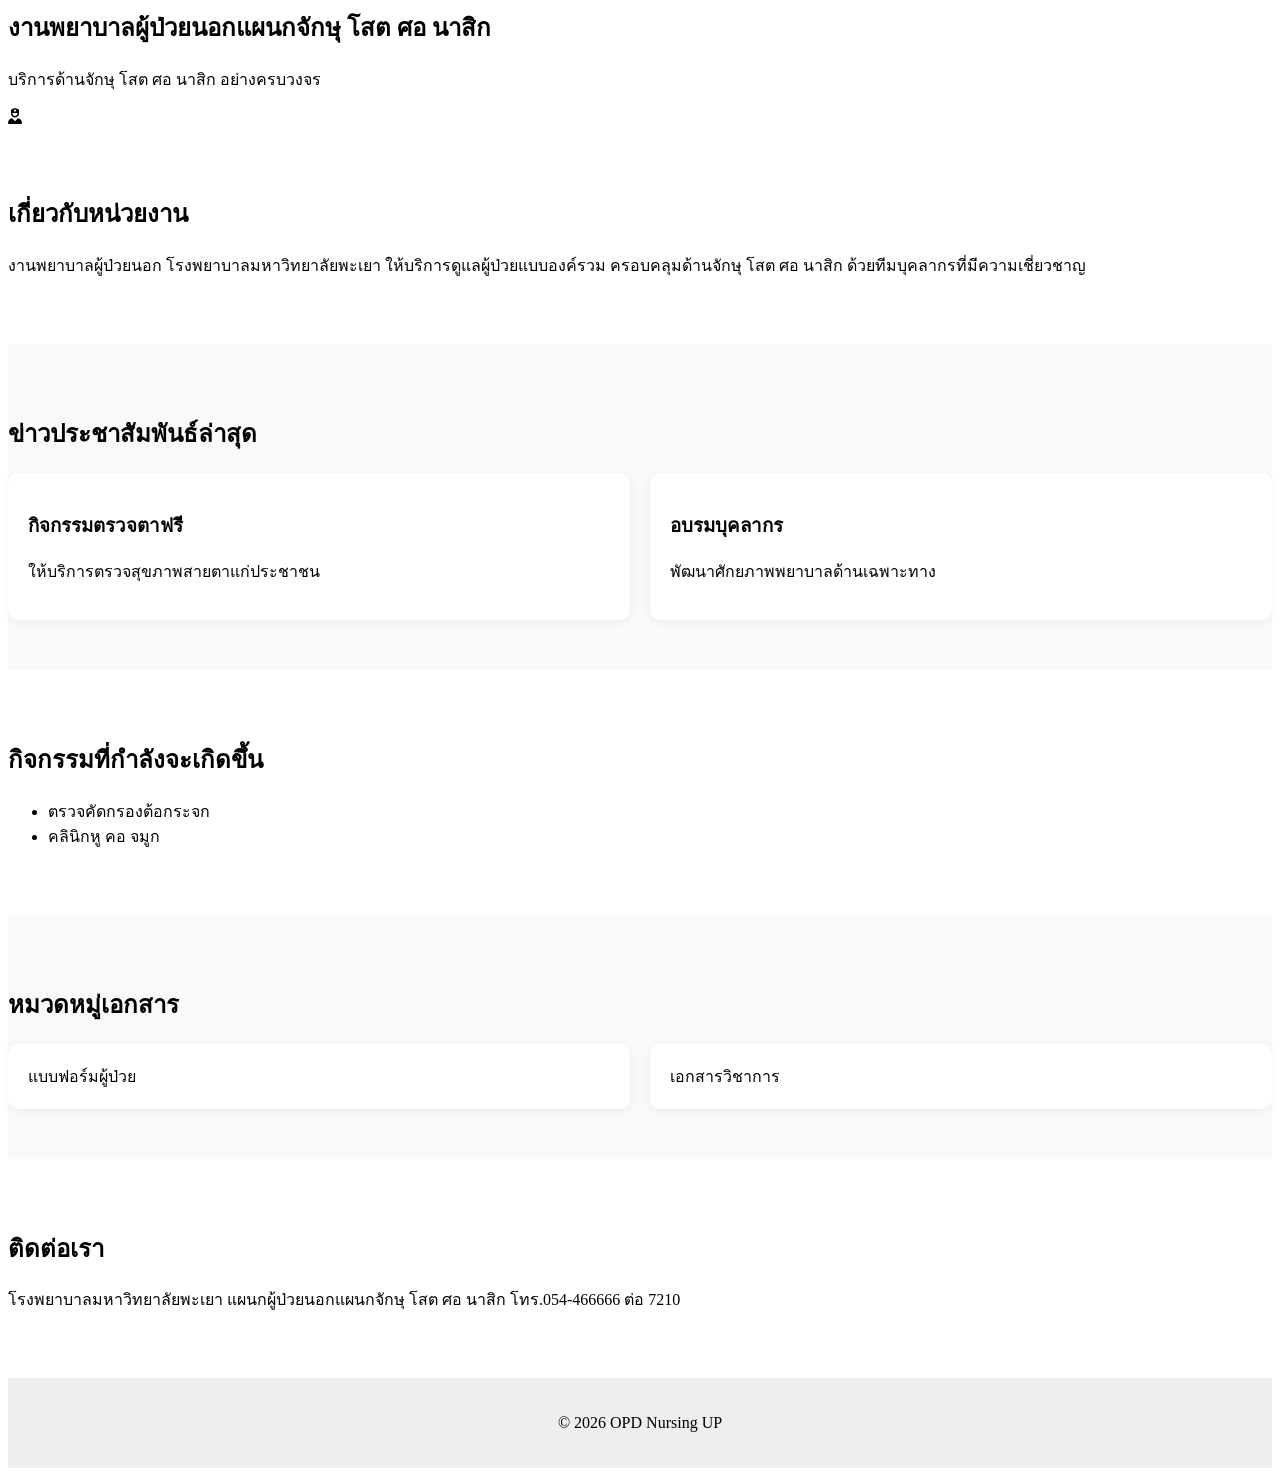
==== index.html @ 9e97722b "test" ====
<html lang="th">
<head>
  <meta charset="UTF-8" />
  <meta name="viewport" content="width=device-width, initial-scale=1.0" />
  <title>งานพยาบาลผู้ป่วยนอก | มหาวิทยาลัยพะเยา</title>

  <!-- SEO -->
  <meta name="description" content="เว็บไซต์งานพยาบาลผู้ป่วยนอก โรงพยาบาลมหาวิทยาลัยพะเยา" />

  <!-- Google Font Prompt -->
  <link href="https://fonts.googleapis.com/css2?family=Prompt:wght@300;400;600&display=swap" rel="stylesheet">

  <!-- Font Awesome -->
  <link rel="stylesheet" href="https://cdnjs.cloudflare.com/ajax/libs/font-awesome/6.5.0/css/all.min.css">

  <!-- CSS -->
  <link rel="stylesheet" href="assets/css/style.css" />
</head>
<body>
  <div class="container hero-grid">
    <div class="hero-text">
      <h2>งานพยาบาลผู้ป่วยนอกแผนกจักษุ โสต ศอ นาสิก</h2>
      <p>บริการด้านจักษุ โสต ศอ นาสิก อย่างครบวงจร</p>
    </div>
    <div class="hero-icon">
      <i class="fa fa-user-nurse"></i>
    </div>
  </div>
</section>

<!-- =========================
ABOUT ME
========================= -->
<section id="about" class="section">
  <div class="container">
    <h2>เกี่ยวกับหน่วยงาน</h2>
    <p>
      งานพยาบาลผู้ป่วยนอก โรงพยาบาลมหาวิทยาลัยพะเยา ให้บริการดูแลผู้ป่วยแบบองค์รวม
      ครอบคลุมด้านจักษุ โสต ศอ นาสิก ด้วยทีมบุคลากรที่มีความเชี่ยวชาญ
    </p>
  </div>
</section>

<!-- =========================
NEWS (BOX CONTENT)
========================= -->
<section id="news" class="section bg-light">
  <div class="container">
    <h2>ข่าวประชาสัมพันธ์ล่าสุด</h2>

    <div class="grid">
      <div class="card">
        <h3>กิจกรรมตรวจตาฟรี</h3>
        <p>ให้บริการตรวจสุขภาพสายตาแก่ประชาชน</p>
      </div>
      <div class="card">
        <h3>อบรมบุคลากร</h3>
        <p>พัฒนาศักยภาพพยาบาลด้านเฉพาะทาง</p>
      </div>
    </div>
  </div>
</section>

<!-- =========================
UPCOMING EVENTS
========================= -->
<section class="section">
  <div class="container">
    <h2>กิจกรรมที่กำลังจะเกิดขึ้น</h2>
    <ul>
      <li>ตรวจคัดกรองต้อกระจก</li>
      <li>คลินิกหู คอ จมูก</li>
    </ul>
  </div>
</section>

<!-- =========================
DOCUMENT CATEGORY
========================= -->
<section id="documents" class="section bg-light">
  <div class="container">
    <h2>หมวดหมู่เอกสาร</h2>
    <div class="grid">
      <div class="card">แบบฟอร์มผู้ป่วย</div>
      <div class="card">เอกสารวิชาการ</div>
    </div>
  </div>
</section>

<!-- =========================
CONTACT
========================= -->
<section id="contact" class="section">
  <div class="container">
    <h2>ติดต่อเรา</h2>
    <p>โรงพยาบาลมหาวิทยาลัยพะเยา แผนกผู้ป่วยนอกแผนกจักษุ โสต ศอ นาสิก โทร.054-466666 ต่อ 7210</p>
  </div>
</section>

<!-- =========================
FOOTER
========================= -->
<footer class="footer">
  <p>© 2026 OPD Nursing UP</p>
</footer>

<script src="assets/js/main.js"></script>
</body>
</html>
---- assets/css/style.css ----
.header {
  background: #fff;
  border-bottom: 1px solid #eee;
  position: sticky;
  top: 0;
}

.nav {
  display: flex;
  justify-content: space-between;
  align-items: center;
}

.menu {
  display: flex;
  gap: 20px;
  list-style: none;
}

.menu a {
  text-decoration: none;
  color: #c06;
}

.hero {
  background: linear-gradient(45deg, #ffc0cb, #e0b3ff);
  padding: 60px 0;
}

.section {
  padding: 50px 0;
}

.bg-light {
  background: #f9f9f9;
}

.grid {
  display: grid;
  grid-template-columns: repeat(auto-fit, minmax(200px, 1fr));
  gap: 20px;
}

.card {
  padding: 20px;
  border-radius: 10px;
  background: white;
  box-shadow: 0 2px 10px rgba(0,0,0,0.05);
}

.footer {
  text-align: center;
  padding: 20px;
  background: #eee;
}

@media (max-width: 768px) {
  .menu {
    display: none;
  }
}
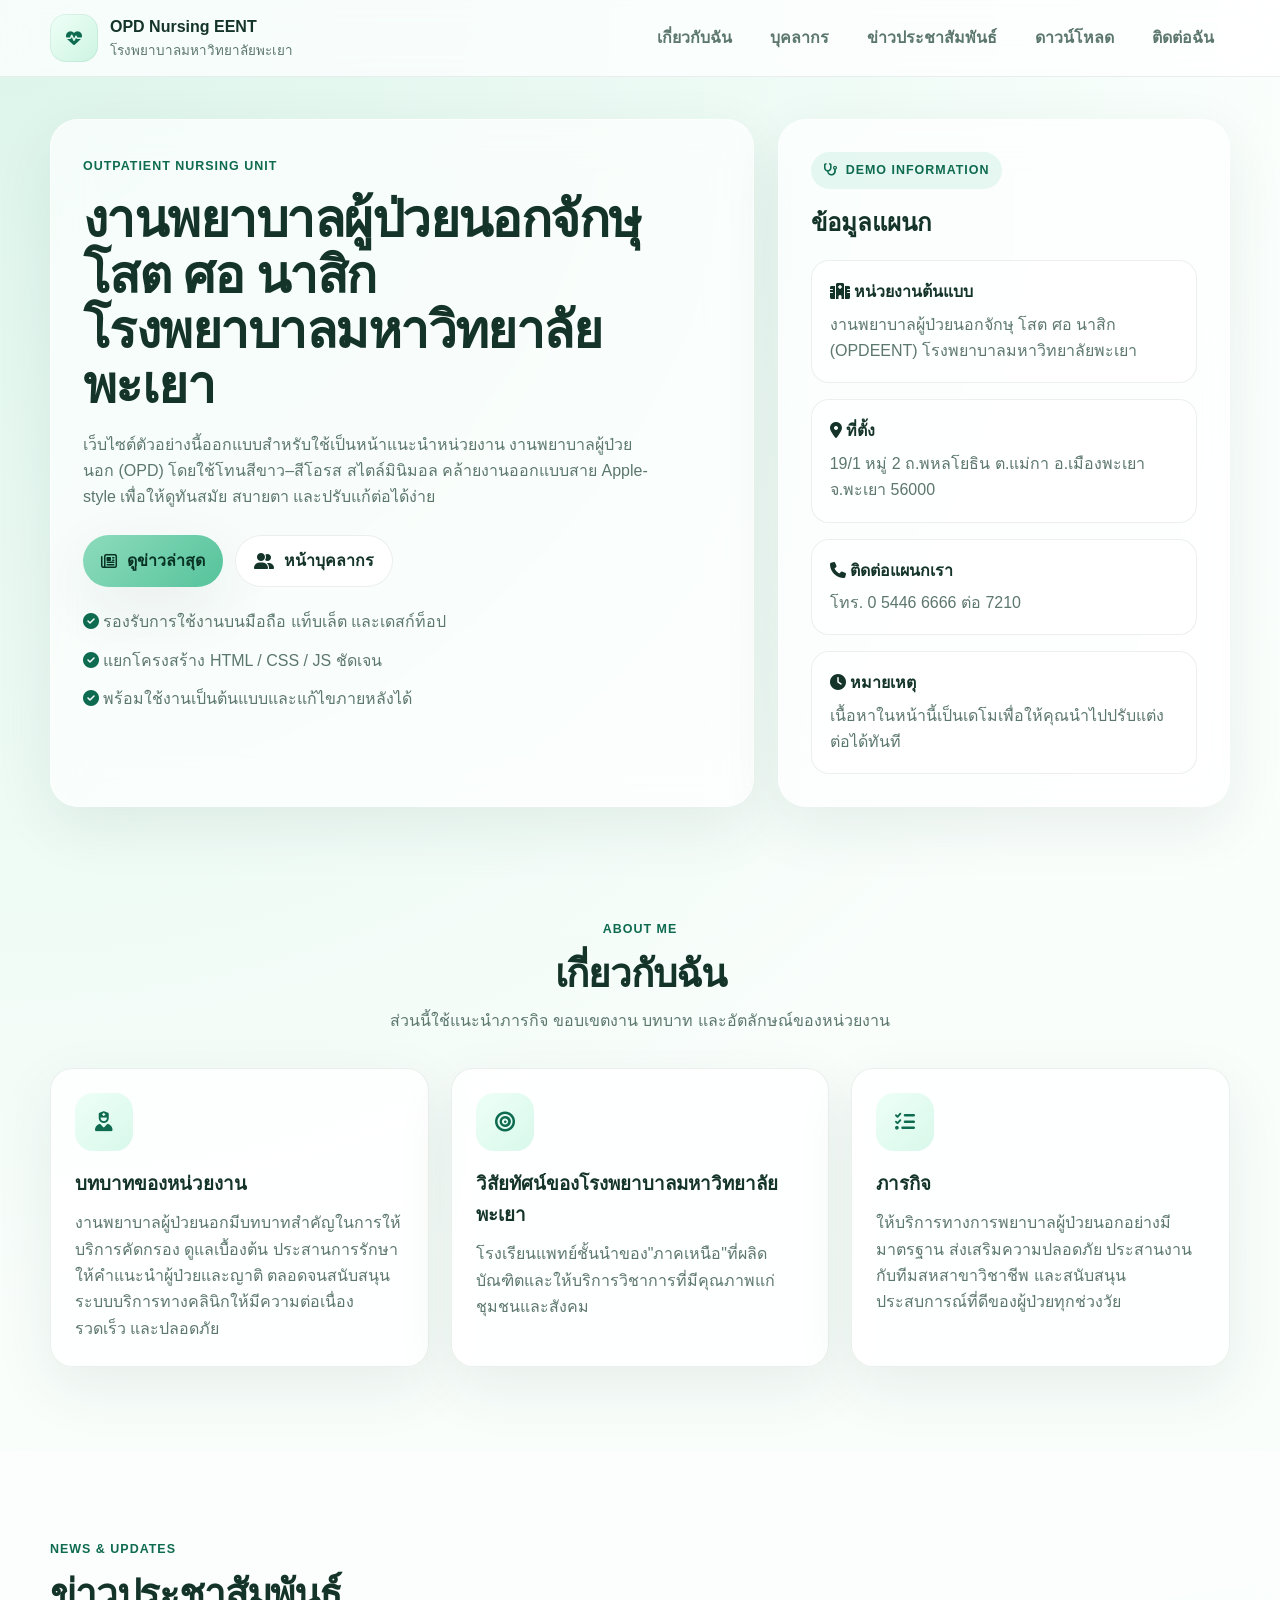
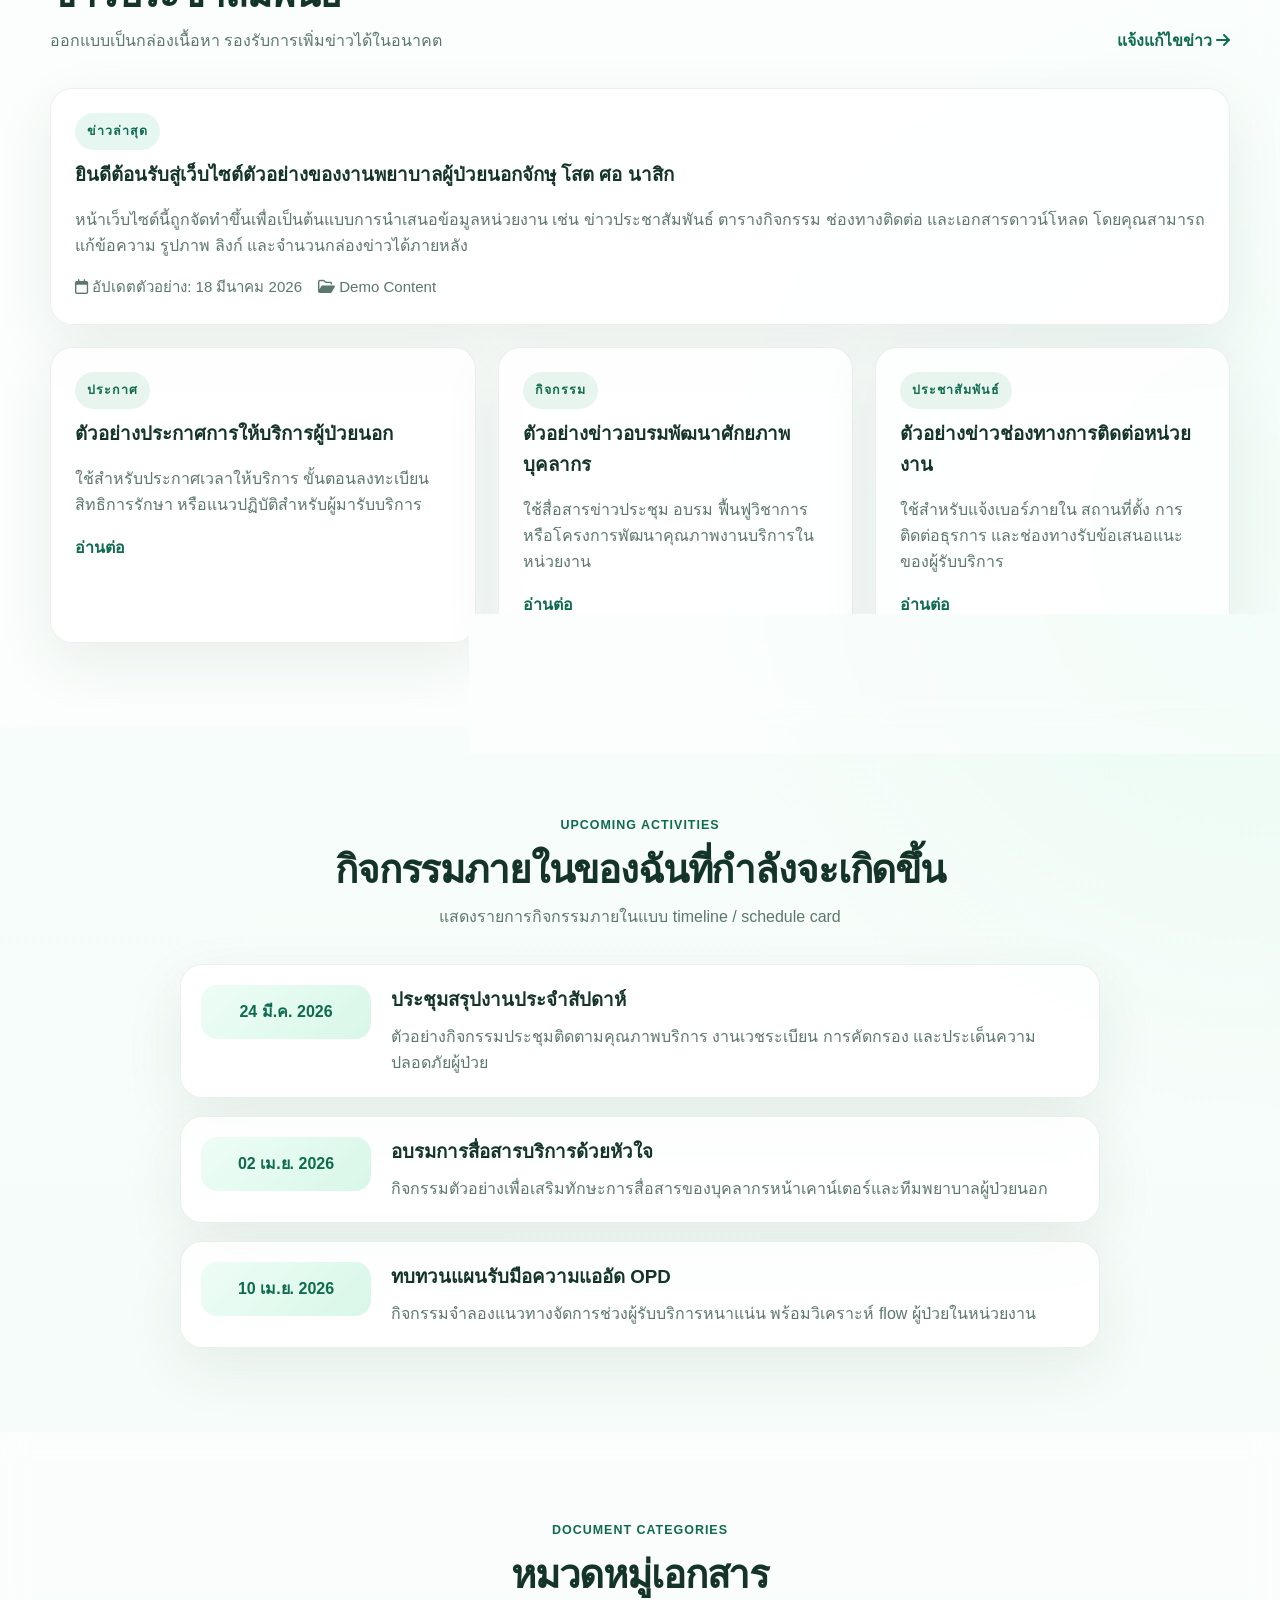
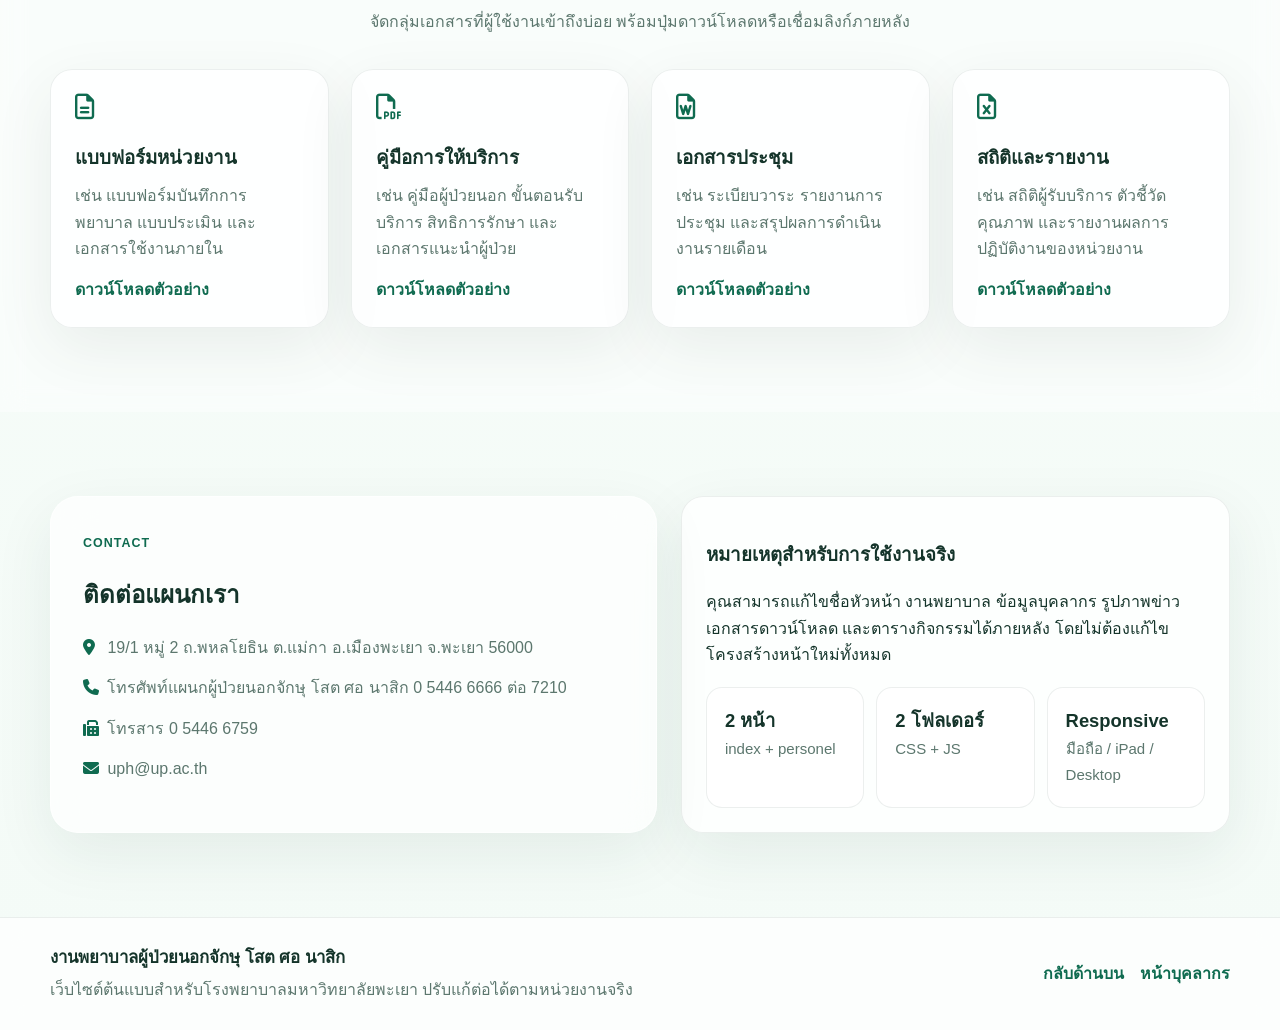
==== commit 65575d13: "iii" ====
--- a/index.html
+++ b/index.html
@@ -1,109 +1,339 @@
+<!DOCTYPE html>
 <html lang="th">
 <head>
   <meta charset="UTF-8" />
   <meta name="viewport" content="width=device-width, initial-scale=1.0" />
-  <title>งานพยาบาลผู้ป่วยนอก | มหาวิทยาลัยพะเยา</title>
-
-  <!-- SEO -->
-  <meta name="description" content="เว็บไซต์งานพยาบาลผู้ป่วยนอก โรงพยาบาลมหาวิทยาลัยพะเยา" />
-
-  <!-- Google Font Prompt -->
-  <link href="https://fonts.googleapis.com/css2?family=Prompt:wght@300;400;600&display=swap" rel="stylesheet">
-
-  <!-- Font Awesome -->
-  <link rel="stylesheet" href="https://cdnjs.cloudflare.com/ajax/libs/font-awesome/6.5.0/css/all.min.css">
-
-  <!-- CSS -->
+  <title>งานพยาบาลผู้ป่วยนอกแผนกผู้ป่วยนอกจักษุ โสต ศอ นาสิก | โรงพยาบาลมหาวิทยาลัยพะเยา</title>
+  <meta name="description" content="งานพยาบาลผู้ป่วยนอกจักษุ โสต ศอ นาสิก โรงพยาบาลมหาวิทยาลัยพะเยา ออกแบบสมัยใหม่ เรียบหรู รองรับมือถือและปรับแต่งต่อได้" />
+  <meta name="keywords" content="งานพยาบาลผู้ป่วยนอกจักษุ โสต ศอ นาสิก, OPD, โรงพยาบาลมหาวิทยาลัยพะเยา, University of Phayao Hospital" />
+  <meta name="theme-color" content="#e8fff6" />
+  <meta property="og:title" content="งานพยาบาลผู้ป่วยนอก | โรงพยาบาลมหาวิทยาลัยพะเยา" />
+  <meta property="og:description" content="หน้าเว็บไซต์ตัวอย่างสำหรับหน่วยงานพยาบาลผู้ป่วยนอก พร้อมข่าว กิจกรรม เอกสาร และหน้าบุคลากร" />
+  <meta property="og:type" content="website" />
+  <link rel="preconnect" href="https://cdnjs.cloudflare.com" />
+  <link rel="stylesheet" href="https://cdnjs.cloudflare.com/ajax/libs/font-awesome/6.5.2/css/all.min.css" integrity="sha512-SnH5WK+bZxgPHs44uWIX+LLJAJ9/2PkPKZ5QiAj6Ta86w+fsb2TkR4j8+q46cDfLr9P7k9RwhKkMHpvLbHG9SrA==" crossorigin="anonymous" referrerpolicy="no-referrer" />
   <link rel="stylesheet" href="assets/css/style.css" />
 </head>
 <body>
-  <div class="container hero-grid">
-    <div class="hero-text">
-      <h2>งานพยาบาลผู้ป่วยนอกแผนกจักษุ โสต ศอ นาสิก</h2>
-      <p>บริการด้านจักษุ โสต ศอ นาสิก อย่างครบวงจร</p>
+  <a class="skip-link" href="#main-content">ข้ามไปยังเนื้อหาหลัก</a>
+
+  <!-- =========================
+    MENU HEADER SECTION
+    เมนูหลักของเว็บไซต์
+  ========================== -->
+  <header class="site-header" id="top">
+    <div class="container header-inner">
+      <a href="index.html" class="brand" aria-label="หน้าแรก งานพยาบาลผู้ป่วยนอกจักษุ โสต ศอ นาสิก">
+        <span class="brand-mark"><i class="fa-solid fa-heart-pulse"></i></span>
+        <span class="brand-text">
+          <strong>OPD Nursing EENT</strong>
+          <small>โรงพยาบาลมหาวิทยาลัยพะเยา</small>
+        </span>
+      </a>
+
+      <button class="nav-toggle" id="navToggle" aria-label="เปิดหรือปิดเมนู" aria-expanded="false" aria-controls="siteNav">
+        <i class="fa-solid fa-bars"></i>
+      </button>
+
+      <nav class="site-nav" id="siteNav" aria-label="เมนูหลัก">
+        <ul>
+          <li><a href="#aboutme">เกี่ยวกับฉัน</a></li>
+          <li><a href="pahr/personel.html">บุคลากร</a></li>
+          <li><a href="#news">ข่าวประชาสัมพันธ์</a></li>
+          <li><a href="#downloads">ดาวน์โหลด</a></li>
+          <li><a href="#contact">ติดต่อฉัน</a></li>
+        </ul>
+      </nav>
     </div>
-    <div class="hero-icon">
-      <i class="fa fa-user-nurse"></i>
+  </header>
+
+  <main id="main-content">
+    <!-- =========================
+      HERO SIDEBAR SECTION
+      ส่วนแนะนำหน่วยงาน พร้อม CTA และข้อมูลเด่น
+    ========================== -->
+    <section class="hero-section">
+      <div class="container hero-grid">
+        <div class="hero-copy glass-card">
+          <span class="eyebrow">OUTPATIENT NURSING UNIT</span>
+          <h1>งานพยาบาลผู้ป่วยนอกจักษุ โสต ศอ นาสิก<br />โรงพยาบาลมหาวิทยาลัยพะเยา</h1>
+          <p>
+            เว็บไซต์ตัวอย่างนี้ออกแบบสำหรับใช้เป็นหน้าแนะนำหน่วยงาน งานพยาบาลผู้ป่วยนอก (OPD)
+            โดยใช้โทนสีขาว–สีโอรส สไตล์มินิมอล คล้ายงานออกแบบสาย Apple-style
+            เพื่อให้ดูทันสมัย สบายตา และปรับแก้ต่อได้ง่าย
+          </p>
+          <div class="hero-actions">
+            <a class="btn btn-primary" href="#news"><i class="fa-regular fa-newspaper"></i> ดูข่าวล่าสุด</a>
+            <a class="btn btn-secondary" href="pahr/personel.html"><i class="fa-solid fa-user-group"></i> หน้าบุคลากร</a>
+          </div>
+
+          <ul class="hero-highlights" aria-label="จุดเด่นของหน่วยงาน">
+            <li><i class="fa-solid fa-circle-check"></i> รองรับการใช้งานบนมือถือ แท็บเล็ต และเดสก์ท็อป</li>
+            <li><i class="fa-solid fa-circle-check"></i> แยกโครงสร้าง HTML / CSS / JS ชัดเจน</li>
+            <li><i class="fa-solid fa-circle-check"></i> พร้อมใช้งานเป็นต้นแบบและแก้ไขภายหลังได้</li>
+          </ul>
+        </div>
+
+        <aside class="hero-sidebar glass-card" aria-label="ข้อมูลเด่นของหน่วยงาน">
+          <div class="sidebar-top">
+            <span class="mini-badge"><i class="fa-solid fa-stethoscope"></i> Demo Information</span>
+            <h2>ข้อมูลแผนก</h2>
+          </div>
+          <div class="sidebar-list">
+            <article>
+              <h3><i class="fa-solid fa-hospital"></i> หน่วยงานต้นแบบ</h3>
+              <p>งานพยาบาลผู้ป่วยนอกจักษุ โสต ศอ นาสิก (OPDEENT) โรงพยาบาลมหาวิทยาลัยพะเยา</p>
+            </article>
+            <article>
+              <h3><i class="fa-solid fa-location-dot"></i> ที่ตั้ง</h3>
+              <p>19/1 หมู่ 2 ถ.พหลโยธิน ต.แม่กา อ.เมืองพะเยา จ.พะเยา 56000</p>
+            </article>
+            <article>
+              <h3><i class="fa-solid fa-phone"></i> ติดต่อแผนกเรา</h3>
+              <p>โทร. 0 5446 6666 ต่อ 7210 </p>
+            </article>
+            <article>
+              <h3><i class="fa-solid fa-clock"></i> หมายเหตุ</h3>
+              <p>เนื้อหาในหน้านี้เป็นเดโมเพื่อให้คุณนำไปปรับแต่งต่อได้ทันที</p>
+            </article>
+          </div>
+        </aside>
+      </div>
+    </section>
+
+    <!-- =========================
+      ABOUT ME SECTION
+      แนะนำหน่วยงาน / วิสัยทัศน์ / ภารกิจ
+    ========================== -->
+    <section class="section" id="aboutme">
+      <div class="container">
+        <div class="section-heading">
+          <span class="section-kicker">ABOUT ME</span>
+          <h2>เกี่ยวกับฉัน</h2>
+          <p>ส่วนนี้ใช้แนะนำภารกิจ ขอบเขตงาน บทบาท และอัตลักษณ์ของหน่วยงาน</p>
+        </div>
+
+        <div class="about-grid">
+          <article class="info-card">
+            <div class="card-icon"><i class="fa-solid fa-user-nurse"></i></div>
+            <h3>บทบาทของหน่วยงาน</h3>
+            <p>
+              งานพยาบาลผู้ป่วยนอกมีบทบาทสำคัญในการให้บริการคัดกรอง ดูแลเบื้องต้น ประสานการรักษา
+              ให้คำแนะนำผู้ป่วยและญาติ ตลอดจนสนับสนุนระบบบริการทางคลินิกให้มีความต่อเนื่อง รวดเร็ว และปลอดภัย
+            </p>
+          </article>
+
+          <article class="info-card">
+            <div class="card-icon"><i class="fa-solid fa-bullseye"></i></div>
+            <h3>วิสัยทัศน์ของโรงพยาบาลมหาวิทยาลัยพะเยา</h3>
+            <p>
+              โรงเรียนแพทย์ชั้นนำของ"ภาคเหนือ"ที่ผลิดบัณฑิตและให้บริการวิชาการที่มีคุณภาพแก่ชุมชนและสังคม
+            </p>
+          </article>
+
+          <article class="info-card">
+            <div class="card-icon"><i class="fa-solid fa-list-check"></i></div>
+            <h3>ภารกิจ</h3>
+            <p>
+              ให้บริการทางการพยาบาลผู้ป่วยนอกอย่างมีมาตรฐาน ส่งเสริมความปลอดภัย ประสานงานกับทีมสหสาขาวิชาชีพ
+              และสนับสนุนประสบการณ์ที่ดีของผู้ป่วยทุกช่วงวัย
+            </p>
+          </article>
+        </div>
+      </div>
+    </section>
+
+    <!-- =========================
+      NEWS SECTION
+      ข่าวประชาสัมพันธ์แบบกล่อง + ข่าวล่าสุด
+    ========================== -->
+    <section class="section section-alt" id="news">
+      <div class="container">
+        <div class="section-heading two-col-head">
+          <div>
+            <span class="section-kicker">NEWS & UPDATES</span>
+            <h2>ข่าวประชาสัมพันธ์</h2>
+            <p>ออกแบบเป็นกล่องเนื้อหา รองรับการเพิ่มข่าวได้ในอนาคต</p>
+          </div>
+          <a href="#contact" class="text-link">แจ้งแก้ไขข่าว <i class="fa-solid fa-arrow-right"></i></a>
+        </div>
+
+        <div class="news-grid">
+          <article class="news-card featured-news">
+            <div class="news-tag">ข่าวล่าสุด</div>
+            <h3>ยินดีต้อนรับสู่เว็บไซต์ตัวอย่างของงานพยาบาลผู้ป่วยนอกจักษุ โสต ศอ นาสิก</h3>
+            <p>
+              หน้าเว็บไซต์นี้ถูกจัดทำขึ้นเพื่อเป็นต้นแบบการนำเสนอข้อมูลหน่วยงาน เช่น ข่าวประชาสัมพันธ์
+              ตารางกิจกรรม ช่องทางติดต่อ และเอกสารดาวน์โหลด โดยคุณสามารถแก้ข้อความ รูปภาพ ลิงก์ และจำนวนกล่องข่าวได้ภายหลัง
+            </p>
+            <div class="news-meta">
+              <span><i class="fa-regular fa-calendar"></i> อัปเดตตัวอย่าง: 18 มีนาคม 2026</span>
+              <span><i class="fa-regular fa-folder-open"></i> Demo Content</span>
+            </div>
+          </article>
+
+          <article class="news-card">
+            <div class="news-tag soft">ประกาศ</div>
+            <h3>ตัวอย่างประกาศการให้บริการผู้ป่วยนอก</h3>
+            <p>ใช้สำหรับประกาศเวลาให้บริการ ขั้นตอนลงทะเบียน สิทธิการรักษา หรือแนวปฏิบัติสำหรับผู้มารับบริการ</p>
+            <a href="#" aria-label="อ่านต่อข่าวตัวอย่างประกาศการให้บริการผู้ป่วยนอก">อ่านต่อ</a>
+          </article>
+
+          <article class="news-card">
+            <div class="news-tag soft">กิจกรรม</div>
+            <h3>ตัวอย่างข่าวอบรมพัฒนาศักยภาพบุคลากร</h3>
+            <p>ใช้สื่อสารข่าวประชุม อบรม ฟื้นฟูวิชาการ หรือโครงการพัฒนาคุณภาพงานบริการในหน่วยงาน</p>
+            <a href="#" aria-label="อ่านต่อข่าวตัวอย่างอบรมพัฒนาศักยภาพบุคลากร">อ่านต่อ</a>
+          </article>
+
+          <article class="news-card">
+            <div class="news-tag soft">ประชาสัมพันธ์</div>
+            <h3>ตัวอย่างข่าวช่องทางการติดต่อหน่วยงาน</h3>
+            <p>ใช้สำหรับแจ้งเบอร์ภายใน สถานที่ตั้ง การติดต่อธุรการ และช่องทางรับข้อเสนอแนะของผู้รับบริการ</p>
+            <a href="#" aria-label="อ่านต่อข่าวตัวอย่างช่องทางการติดต่อ">อ่านต่อ</a>
+          </article>
+        </div>
+      </div>
+    </section>
+
+    <!-- =========================
+      UPCOMING ACTIVITIES SECTION
+      กิจกรรมภายในที่กำลังจะเกิดขึ้น
+    ========================== -->
+    <section class="section" id="activities">
+      <div class="container">
+        <div class="section-heading">
+          <span class="section-kicker">UPCOMING ACTIVITIES</span>
+          <h2>กิจกรรมภายในของฉันที่กำลังจะเกิดขึ้น</h2>
+          <p>แสดงรายการกิจกรรมภายในแบบ timeline / schedule card</p>
+        </div>
+
+        <div class="timeline">
+          <article class="timeline-item">
+            <div class="timeline-date">24 มี.ค. 2026</div>
+            <div class="timeline-body">
+              <h3>ประชุมสรุปงานประจำสัปดาห์</h3>
+              <p>ตัวอย่างกิจกรรมประชุมติดตามคุณภาพบริการ งานเวชระเบียน การคัดกรอง และประเด็นความปลอดภัยผู้ป่วย</p>
+            </div>
+          </article>
+          <article class="timeline-item">
+            <div class="timeline-date">02 เม.ย. 2026</div>
+            <div class="timeline-body">
+              <h3>อบรมการสื่อสารบริการด้วยหัวใจ</h3>
+              <p>กิจกรรมตัวอย่างเพื่อเสริมทักษะการสื่อสารของบุคลากรหน้าเคาน์เตอร์และทีมพยาบาลผู้ป่วยนอก</p>
+            </div>
+          </article>
+          <article class="timeline-item">
+            <div class="timeline-date">10 เม.ย. 2026</div>
+            <div class="timeline-body">
+              <h3>ทบทวนแผนรับมือความแออัด OPD</h3>
+              <p>กิจกรรมจำลองแนวทางจัดการช่วงผู้รับบริการหนาแน่น พร้อมวิเคราะห์ flow ผู้ป่วยในหน่วยงาน</p>
+            </div>
+          </article>
+        </div>
+      </div>
+    </section>
+
+    <!-- =========================
+      DOCUMENT CATEGORY SECTION
+      หมวดหมู่เอกสาร / ดาวน์โหลด
+    ========================== -->
+    <section class="section section-alt" id="downloads">
+      <div class="container">
+        <div class="section-heading">
+          <span class="section-kicker">DOCUMENT CATEGORIES</span>
+          <h2>หมวดหมู่เอกสาร</h2>
+          <p>จัดกลุ่มเอกสารที่ผู้ใช้งานเข้าถึงบ่อย พร้อมปุ่มดาวน์โหลดหรือเชื่อมลิงก์ภายหลัง</p>
+        </div>
+
+        <div class="doc-grid">
+          <article class="doc-card">
+            <i class="fa-regular fa-file-lines"></i>
+            <h3>แบบฟอร์มหน่วยงาน</h3>
+            <p>เช่น แบบฟอร์มบันทึกการพยาบาล แบบประเมิน และเอกสารใช้งานภายใน</p>
+            <a href="#">ดาวน์โหลดตัวอย่าง</a>
+          </article>
+          <article class="doc-card">
+            <i class="fa-regular fa-file-pdf"></i>
+            <h3>คู่มือการให้บริการ</h3>
+            <p>เช่น คู่มือผู้ป่วยนอก ขั้นตอนรับบริการ สิทธิการรักษา และเอกสารแนะนำผู้ป่วย</p>
+            <a href="#">ดาวน์โหลดตัวอย่าง</a>
+          </article>
+          <article class="doc-card">
+            <i class="fa-regular fa-file-word"></i>
+            <h3>เอกสารประชุม</h3>
+            <p>เช่น ระเบียบวาระ รายงานการประชุม และสรุปผลการดำเนินงานรายเดือน</p>
+            <a href="#">ดาวน์โหลดตัวอย่าง</a>
+          </article>
+          <article class="doc-card">
+            <i class="fa-regular fa-file-excel"></i>
+            <h3>สถิติและรายงาน</h3>
+            <p>เช่น สถิติผู้รับบริการ ตัวชี้วัดคุณภาพ และรายงานผลการปฏิบัติงานของหน่วยงาน</p>
+            <a href="#">ดาวน์โหลดตัวอย่าง</a>
+          </article>
+        </div>
+      </div>
+    </section>
+
+    <!-- =========================
+      CONTACT SECTION
+      ช่องทางติดต่อ / แผนที่ / ข้อมูลเพิ่มเติม
+    ========================== -->
+    <section class="section" id="contact">
+      <div class="container contact-grid">
+        <div class="contact-card glass-card">
+          <span class="section-kicker">CONTACT</span>
+          <h2>ติดต่อแผนกเรา</h2>
+          <ul class="contact-list">
+            <li><i class="fa-solid fa-location-dot"></i> 19/1 หมู่ 2 ถ.พหลโยธิน ต.แม่กา อ.เมืองพะเยา จ.พะเยา 56000</li>
+            <li><i class="fa-solid fa-phone"></i> โทรศัพท์แผนกผู้ป่วยนอกจักษุ โสต ศอ นาสิก 0 5446 6666 ต่อ 7210</li>
+            <li><i class="fa-solid fa-fax"></i> โทรสาร 0 5446 6759</li>
+            <li><i class="fa-solid fa-envelope"></i> uph@up.ac.th</li>
+          </ul>
+        </div>
+
+        <div class="contact-card soft-panel">
+          <h3>หมายเหตุสำหรับการใช้งานจริง</h3>
+          <p>
+            คุณสามารถแก้ไขชื่อหัวหน้า งานพยาบาล ข้อมูลบุคลากร รูปภาพข่าว เอกสารดาวน์โหลด
+            และตารางกิจกรรมได้ภายหลัง โดยไม่ต้องแก้ไขโครงสร้างหน้าใหม่ทั้งหมด
+          </p>
+          <div class="mini-stats">
+            <div>
+              <strong>2 หน้า</strong>
+              <span>index + personel</span>
+            </div>
+            <div>
+              <strong>2 โฟลเดอร์</strong>
+              <span>CSS + JS</span>
+            </div>
+            <div>
+              <strong>Responsive</strong>
+              <span>มือถือ / iPad / Desktop</span>
+            </div>
+          </div>
+        </div>
+      </div>
+    </section>
+  </main>
+
+  <!-- =========================
+    FOOTER SECTION
+    ส่วนท้ายเว็บไซต์
+  ========================== -->
+  <footer class="site-footer">
+    <div class="container footer-inner">
+      <div>
+        <h2>งานพยาบาลผู้ป่วยนอกจักษุ โสต ศอ นาสิก</h2>
+        <p>เว็บไซต์ต้นแบบสำหรับโรงพยาบาลมหาวิทยาลัยพะเยา ปรับแก้ต่อได้ตามหน่วยงานจริง</p>
+      </div>
+      <div class="footer-links">
+        <a href="#top">กลับด้านบน</a>
+        <a href="pahr/personel.html">หน้าบุคลากร</a>
+      </div>
     </div>
-  </div>
-</section>
-
-<!-- =========================
-ABOUT ME
-========================= -->
-<section id="about" class="section">
-  <div class="container">
-    <h2>เกี่ยวกับหน่วยงาน</h2>
-    <p>
-      งานพยาบาลผู้ป่วยนอก โรงพยาบาลมหาวิทยาลัยพะเยา ให้บริการดูแลผู้ป่วยแบบองค์รวม
-      ครอบคลุมด้านจักษุ โสต ศอ นาสิก ด้วยทีมบุคลากรที่มีความเชี่ยวชาญ
-    </p>
-  </div>
-</section>
-
-<!-- =========================
-NEWS (BOX CONTENT)
-========================= -->
-<section id="news" class="section bg-light">
-  <div class="container">
-    <h2>ข่าวประชาสัมพันธ์ล่าสุด</h2>
-
-    <div class="grid">
-      <div class="card">
-        <h3>กิจกรรมตรวจตาฟรี</h3>
-        <p>ให้บริการตรวจสุขภาพสายตาแก่ประชาชน</p>
-      </div>
-      <div class="card">
-        <h3>อบรมบุคลากร</h3>
-        <p>พัฒนาศักยภาพพยาบาลด้านเฉพาะทาง</p>
-      </div>
-    </div>
-  </div>
-</section>
-
-<!-- =========================
-UPCOMING EVENTS
-========================= -->
-<section class="section">
-  <div class="container">
-    <h2>กิจกรรมที่กำลังจะเกิดขึ้น</h2>
-    <ul>
-      <li>ตรวจคัดกรองต้อกระจก</li>
-      <li>คลินิกหู คอ จมูก</li>
-    </ul>
-  </div>
-</section>
-
-<!-- =========================
-DOCUMENT CATEGORY
-========================= -->
-<section id="documents" class="section bg-light">
-  <div class="container">
-    <h2>หมวดหมู่เอกสาร</h2>
-    <div class="grid">
-      <div class="card">แบบฟอร์มผู้ป่วย</div>
-      <div class="card">เอกสารวิชาการ</div>
-    </div>
-  </div>
-</section>
-
-<!-- =========================
-CONTACT
-========================= -->
-<section id="contact" class="section">
-  <div class="container">
-    <h2>ติดต่อเรา</h2>
-    <p>โรงพยาบาลมหาวิทยาลัยพะเยา แผนกผู้ป่วยนอกแผนกจักษุ โสต ศอ นาสิก โทร.054-466666 ต่อ 7210</p>
-  </div>
-</section>
-
-<!-- =========================
-FOOTER
-========================= -->
-<footer class="footer">
-  <p>© 2026 OPD Nursing UP</p>
-</footer>
-
-<script src="assets/js/main.js"></script>
+  </footer>
+
+  <script src="assets/js/main.js" defer></script>
 </body>
 </html>
--- a/assets/css/style.css
+++ b/assets/css/style.css
@@ -1,62 +1,287 @@
-
-.header {
-  background: #fff;
-  border-bottom: 1px solid #eee;
-  position: sticky;
-  top: 0;
-}
-
-.nav {
-  display: flex;
-  justify-content: space-between;
-  align-items: center;
-}
-
-.menu {
-  display: flex;
-  gap: 20px;
-  list-style: none;
-}
-
-.menu a {
-  text-decoration: none;
-  color: #c06;
-}
-
-.hero {
-  background: linear-gradient(45deg, #ffc0cb, #e0b3ff);
-  padding: 60px 0;
-}
-
-.section {
-  padding: 50px 0;
-}
-
-.bg-light {
-  background: #f9f9f9;
-}
-
-.grid {
-  display: grid;
-  grid-template-columns: repeat(auto-fit, minmax(200px, 1fr));
-  gap: 20px;
-}
-
-.card {
-  padding: 20px;
-  border-radius: 10px;
-  background: white;
-  box-shadow: 0 2px 10px rgba(0,0,0,0.05);
-}
-
-.footer {
-  text-align: center;
-  padding: 20px;
-  background: #eee;
-}
-
-@media (max-width: 768px) {
-  .menu {
-    display: none;
+/* ==================================================
+   GLOBAL STYLES
+   โทนสีขาว + เขียวมิ้นท์อ่อน + ดีไซน์เรียบหรู
+================================================== */
+:root {
+  --bg: #f7fbf9;
+  --surface: rgba(255, 255, 255, 0.8);
+  --surface-strong: #ffffff;
+  --surface-soft: #f1fbf6;
+  --text: #14342a;
+  --muted: #5c776e;
+  --line: rgba(20, 52, 42, 0.08);
+  --primary: #8ddbbd;
+  --primary-strong: #55c39b;
+  --primary-deep: #0f6b50;
+  --shadow: 0 20px 60px rgba(24, 60, 47, 0.08);
+  --radius-xl: 28px;
+  --radius-lg: 22px;
+  --radius-md: 16px;
+  --container: min(1180px, calc(100% - 32px));
+}
+
+* { box-sizing: border-box; }
+html { scroll-behavior: smooth; }
+body {
+  margin: 0;
+  font-family: -apple-system, BlinkMacSystemFont, "SF Pro Display", "SF Pro Text", "Sarabun", "Segoe UI", sans-serif;
+  color: var(--text);
+  background:
+    radial-gradient(circle at top left, rgba(141, 219, 189, 0.28), transparent 30%),
+    radial-gradient(circle at right center, rgba(197, 247, 226, 0.32), transparent 24%),
+    linear-gradient(180deg, #fbfffd 0%, #f4fbf7 100%);
+  line-height: 1.65;
+}
+
+img { max-width: 100%; display: block; }
+a { color: inherit; text-decoration: none; }
+.container { width: var(--container); margin-inline: auto; }
+.section { padding: 84px 0; }
+.section-alt { background: rgba(255, 255, 255, 0.45); backdrop-filter: blur(12px); }
+.skip-link {
+  position: absolute; left: 12px; top: -50px; background: #000; color: #fff;
+  padding: 10px 14px; border-radius: 10px; z-index: 9999;
+}
+.skip-link:focus { top: 12px; }
+
+/* ==================================================
+   HEADER
+================================================== */
+.site-header {
+  position: sticky; top: 0; z-index: 50;
+  backdrop-filter: blur(16px);
+  background: rgba(255, 255, 255, 0.72);
+  border-bottom: 1px solid var(--line);
+}
+.header-inner {
+  min-height: 76px; display: flex; align-items: center; justify-content: space-between; gap: 20px;
+}
+.brand { display: inline-flex; align-items: center; gap: 12px; }
+.brand-mark {
+  width: 48px; height: 48px; border-radius: 16px; display: grid; place-items: center;
+  color: var(--primary-deep); background: linear-gradient(135deg, #effff7, #cdf4e2);
+  box-shadow: inset 0 0 0 1px rgba(15, 107, 80, 0.08);
+}
+.brand-text strong { display: block; font-size: 1rem; }
+.brand-text small { display: block; color: var(--muted); font-size: 0.84rem; }
+.site-nav ul { display: flex; list-style: none; margin: 0; padding: 0; gap: 6px; }
+.site-nav a {
+  display: inline-flex; align-items: center; min-height: 44px; padding: 10px 16px;
+  border-radius: 999px; color: var(--muted); font-weight: 600;
+}
+.site-nav a:hover,
+.site-nav a:focus-visible { background: rgba(141, 219, 189, 0.18); color: var(--text); }
+.nav-toggle {
+  display: none; border: 0; background: var(--surface-strong); color: var(--text);
+  width: 46px; height: 46px; border-radius: 14px; box-shadow: var(--shadow); cursor: pointer;
+}
+
+/* ==================================================
+   HERO
+================================================== */
+.hero-section { padding: 42px 0 24px; }
+.hero-grid {
+  display: grid; grid-template-columns: 1.4fr 0.9fr; gap: 24px; align-items: stretch;
+}
+.glass-card {
+  background: rgba(255, 255, 255, 0.68); border: 1px solid rgba(255, 255, 255, 0.65);
+  backdrop-filter: blur(20px); box-shadow: var(--shadow); border-radius: var(--radius-xl);
+}
+.hero-copy, .hero-sidebar, .contact-card { padding: 32px; }
+.eyebrow, .section-kicker, .mini-badge, .news-tag {
+  display: inline-flex; align-items: center; gap: 8px; letter-spacing: 0.08em; text-transform: uppercase;
+  font-size: 0.78rem; font-weight: 800;
+}
+.eyebrow, .section-kicker { color: var(--primary-deep); }
+.hero-copy h1 {
+  font-size: clamp(2rem, 4vw, 4rem); line-height: 1.08; margin: 14px 0 18px;
+  letter-spacing: -0.03em;
+}
+.hero-copy p { max-width: 64ch; color: var(--muted); }
+.hero-actions { display: flex; flex-wrap: wrap; gap: 12px; margin: 24px 0 22px; }
+.btn {
+  min-height: 48px; padding: 12px 18px; border-radius: 999px; display: inline-flex; align-items: center; gap: 10px;
+  font-weight: 700; transition: transform .2s ease, box-shadow .2s ease;
+}
+.btn:hover { transform: translateY(-1px); }
+.btn-primary { background: linear-gradient(135deg, var(--primary), var(--primary-strong)); color: #083324; box-shadow: var(--shadow); }
+.btn-secondary { background: var(--surface-strong); border: 1px solid var(--line); }
+.hero-highlights {
+  list-style: none; padding: 0; margin: 0; display: grid; gap: 12px; color: var(--muted);
+}
+.hero-highlights i { color: var(--primary-deep); }
+.sidebar-top { margin-bottom: 18px; }
+.mini-badge {
+  color: var(--primary-deep); background: rgba(141, 219, 189, 0.2); padding: 8px 12px; border-radius: 999px;
+}
+.hero-sidebar h2 { margin: 14px 0 0; }
+.sidebar-list { display: grid; gap: 16px; }
+.sidebar-list article {
+  background: rgba(255,255,255,0.74); border: 1px solid var(--line); border-radius: 18px; padding: 18px;
+}
+.sidebar-list h3 { margin: 0 0 6px; font-size: 1rem; }
+.sidebar-list p { margin: 0; color: var(--muted); }
+
+/* ==================================================
+   HEADINGS / CARDS
+================================================== */
+.section-heading { text-align: center; max-width: 760px; margin: 0 auto 34px; }
+.section-heading h2, .section-heading h1 { margin: 10px 0 12px; font-size: clamp(1.8rem, 3vw, 2.8rem); line-height: 1.15; letter-spacing: -0.03em; }
+.section-heading p { margin: 0; color: var(--muted); }
+.align-left { text-align: left; max-width: 900px; }
+.two-col-head {
+  max-width: none; display: flex; align-items: end; justify-content: space-between; gap: 20px; text-align: left;
+}
+.text-link { color: var(--primary-deep); font-weight: 700; }
+.about-grid, .doc-grid, .news-grid, .team-grid {
+  display: grid; gap: 22px;
+}
+.about-grid { grid-template-columns: repeat(3, 1fr); }
+.info-card, .doc-card, .news-card, .team-card, .soft-panel {
+  background: rgba(255,255,255,0.82); border: 1px solid var(--line); box-shadow: var(--shadow); border-radius: var(--radius-lg);
+}
+.info-card, .doc-card, .news-card, .team-card, .soft-panel { padding: 24px; }
+.card-icon {
+  width: 58px; height: 58px; border-radius: 18px; display: grid; place-items: center;
+  background: linear-gradient(135deg, #eefff7, #d8f8ea); color: var(--primary-deep); font-size: 1.25rem;
+}
+.info-card h3, .doc-card h3, .team-card h3 { margin: 18px 0 10px; }
+.info-card p, .doc-card p, .team-card p { color: var(--muted); margin: 0; }
+
+/* ==================================================
+   NEWS
+================================================== */
+.news-grid { grid-template-columns: 1.2fr 1fr 1fr; }
+.featured-news { grid-column: span 3; }
+.news-card h3 { margin: 10px 0; }
+.news-card p { color: var(--muted); }
+.news-card a { color: var(--primary-deep); font-weight: 700; }
+.news-tag {
+  color: var(--primary-deep); background: rgba(141, 219, 189, 0.22); padding: 8px 12px; border-radius: 999px;
+}
+.news-tag.soft { background: rgba(230, 245, 238, 0.95); }
+.news-meta { display: flex; gap: 16px; flex-wrap: wrap; color: var(--muted); font-size: 0.94rem; }
+
+/* ==================================================
+   TIMELINE
+================================================== */
+.timeline {
+  display: grid; gap: 18px; max-width: 920px; margin: 0 auto;
+}
+.timeline-item {
+  display: grid; grid-template-columns: 170px 1fr; gap: 20px; align-items: start;
+  background: rgba(255,255,255,0.82); border: 1px solid var(--line); box-shadow: var(--shadow); border-radius: var(--radius-lg); padding: 20px;
+}
+.timeline-date {
+  background: linear-gradient(135deg, #eefdf6, #d8f7e8); color: var(--primary-deep);
+  border-radius: 16px; padding: 14px 16px; font-weight: 800; text-align: center;
+}
+.timeline-body h3 { margin: 0 0 8px; }
+.timeline-body p { margin: 0; color: var(--muted); }
+
+/* ==================================================
+   DOCUMENTS / CONTACT / FOOTER
+================================================== */
+.doc-grid { grid-template-columns: repeat(4, 1fr); }
+.doc-card i { font-size: 1.6rem; color: var(--primary-deep); }
+.doc-card a { display: inline-block; margin-top: 14px; color: var(--primary-deep); font-weight: 700; }
+.contact-grid { display: grid; grid-template-columns: 1.05fr 0.95fr; gap: 24px; }
+.contact-list { list-style: none; padding: 0; margin: 18px 0 0; display: grid; gap: 14px; color: var(--muted); }
+.contact-list i { color: var(--primary-deep); width: 20px; }
+.mini-stats { display: grid; grid-template-columns: repeat(3, 1fr); gap: 12px; margin-top: 18px; }
+.mini-stats div {
+  padding: 18px; background: rgba(255,255,255,0.74); border: 1px solid var(--line); border-radius: 16px;
+}
+.mini-stats strong { display: block; font-size: 1.15rem; }
+.mini-stats span { color: var(--muted); font-size: 0.94rem; }
+.site-footer {
+  padding: 26px 0; border-top: 1px solid var(--line); background: rgba(255,255,255,0.72); backdrop-filter: blur(14px);
+}
+.footer-inner {
+  display: flex; align-items: center; justify-content: space-between; gap: 18px; flex-wrap: wrap;
+}
+.footer-inner h2 { margin: 0 0 6px; font-size: 1.05rem; }
+.footer-inner p { margin: 0; color: var(--muted); }
+.footer-links { display: flex; gap: 16px; flex-wrap: wrap; }
+.footer-links a { color: var(--primary-deep); font-weight: 700; }
+
+/* ==================================================
+   PERSONNEL PAGE
+================================================== */
+.hero-mini { padding-bottom: 24px; }
+.inner-page-header { position: relative; }
+.open-static { display: block; }
+.team-grid { grid-template-columns: repeat(3, 1fr); }
+.team-card { text-align: center; }
+.team-photo {
+  width: 132px; height: 132px; object-fit: cover; border-radius: 50%; margin: 0 auto 18px;
+  border: 4px solid rgba(141, 219, 189, 0.35);
+}
+.placeholder-photo {
+  display: grid; place-items: center; background: linear-gradient(135deg, #effff7, #d4f5e5);
+  color: var(--primary-deep); font-size: 2.2rem;
+}
+.team-role { font-weight: 700; color: var(--primary-deep) !important; margin-bottom: 10px !important; }
+.team-desc { color: var(--muted); }
+.guide-card pre {
+  margin: 0; white-space: pre-wrap; overflow: auto; font-family: ui-monospace, SFMono-Regular, Menlo, monospace;
+}
+
+/* ==================================================
+   RESPONSIVE
+================================================== */
+@media (max-width: 1100px) {
+  .hero-grid,
+  .contact-grid,
+  .about-grid,
+  .doc-grid,
+  .team-grid,
+  .news-grid { grid-template-columns: repeat(2, 1fr); }
+  .featured-news { grid-column: span 2; }
+}
+
+@media (max-width: 860px) {
+  .nav-toggle { display: inline-grid; place-items: center; }
+  .site-nav {
+    position: absolute; top: 76px; left: 16px; right: 16px; display: none;
+    background: rgba(255,255,255,0.95); border: 1px solid var(--line); border-radius: 20px; box-shadow: var(--shadow);
+    padding: 12px;
   }
-}
+  .site-nav.open, .open-static { display: block; }
+  .site-nav ul { flex-direction: column; gap: 2px; }
+  .two-col-head { display: block; text-align: center; }
+  .timeline-item { grid-template-columns: 1fr; }
+  .mini-stats { grid-template-columns: 1fr; }
+}
+
+@media (max-width: 640px) {
+  .section { padding: 68px 0; }
+  .hero-copy, .hero-sidebar, .contact-card, .info-card, .doc-card, .news-card, .team-card, .soft-panel { padding: 20px; }
+  .hero-grid,
+  .contact-grid,
+  .about-grid,
+  .doc-grid,
+  .team-grid,
+  .news-grid { grid-template-columns: 1fr; }
+  .featured-news { grid-column: span 1; }
+  .header-inner { min-height: 70px; }
+  .brand-text small { font-size: 0.78rem; }
+  .hero-copy h1 { font-size: 2.2rem; }
+}
+
+/* ==================================================
+   ACCESSIBILITY ENHANCEMENTS
+================================================== */
+:focus-visible {
+  outline: 3px solid rgba(85, 195, 155, 0.55);
+  outline-offset: 3px;
+}
+
+@media (prefers-reduced-motion: reduce) {
+  *, *::before, *::after {
+    animation-duration: 0.01ms !important;
+    animation-iteration-count: 1 !important;
+    transition-duration: 0.01ms !important;
+    scroll-behavior: auto !important;
+  }
+}
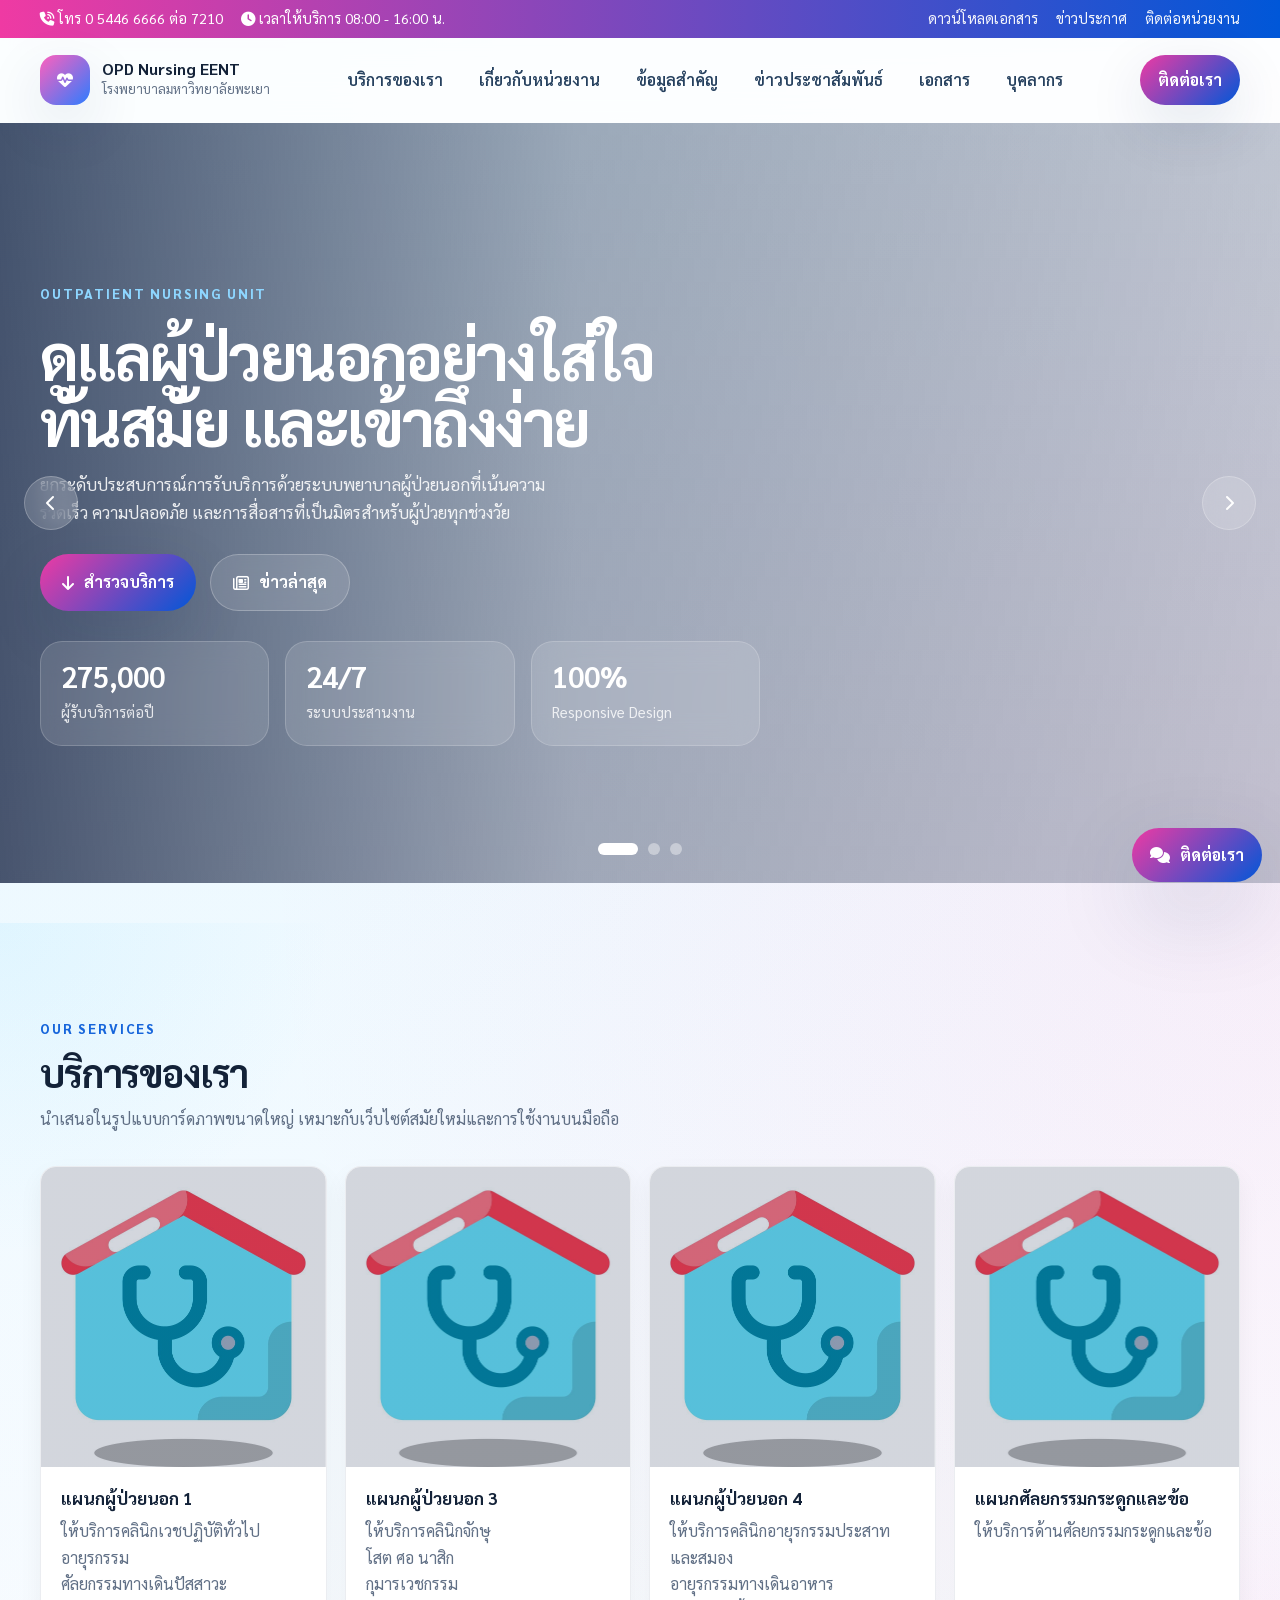
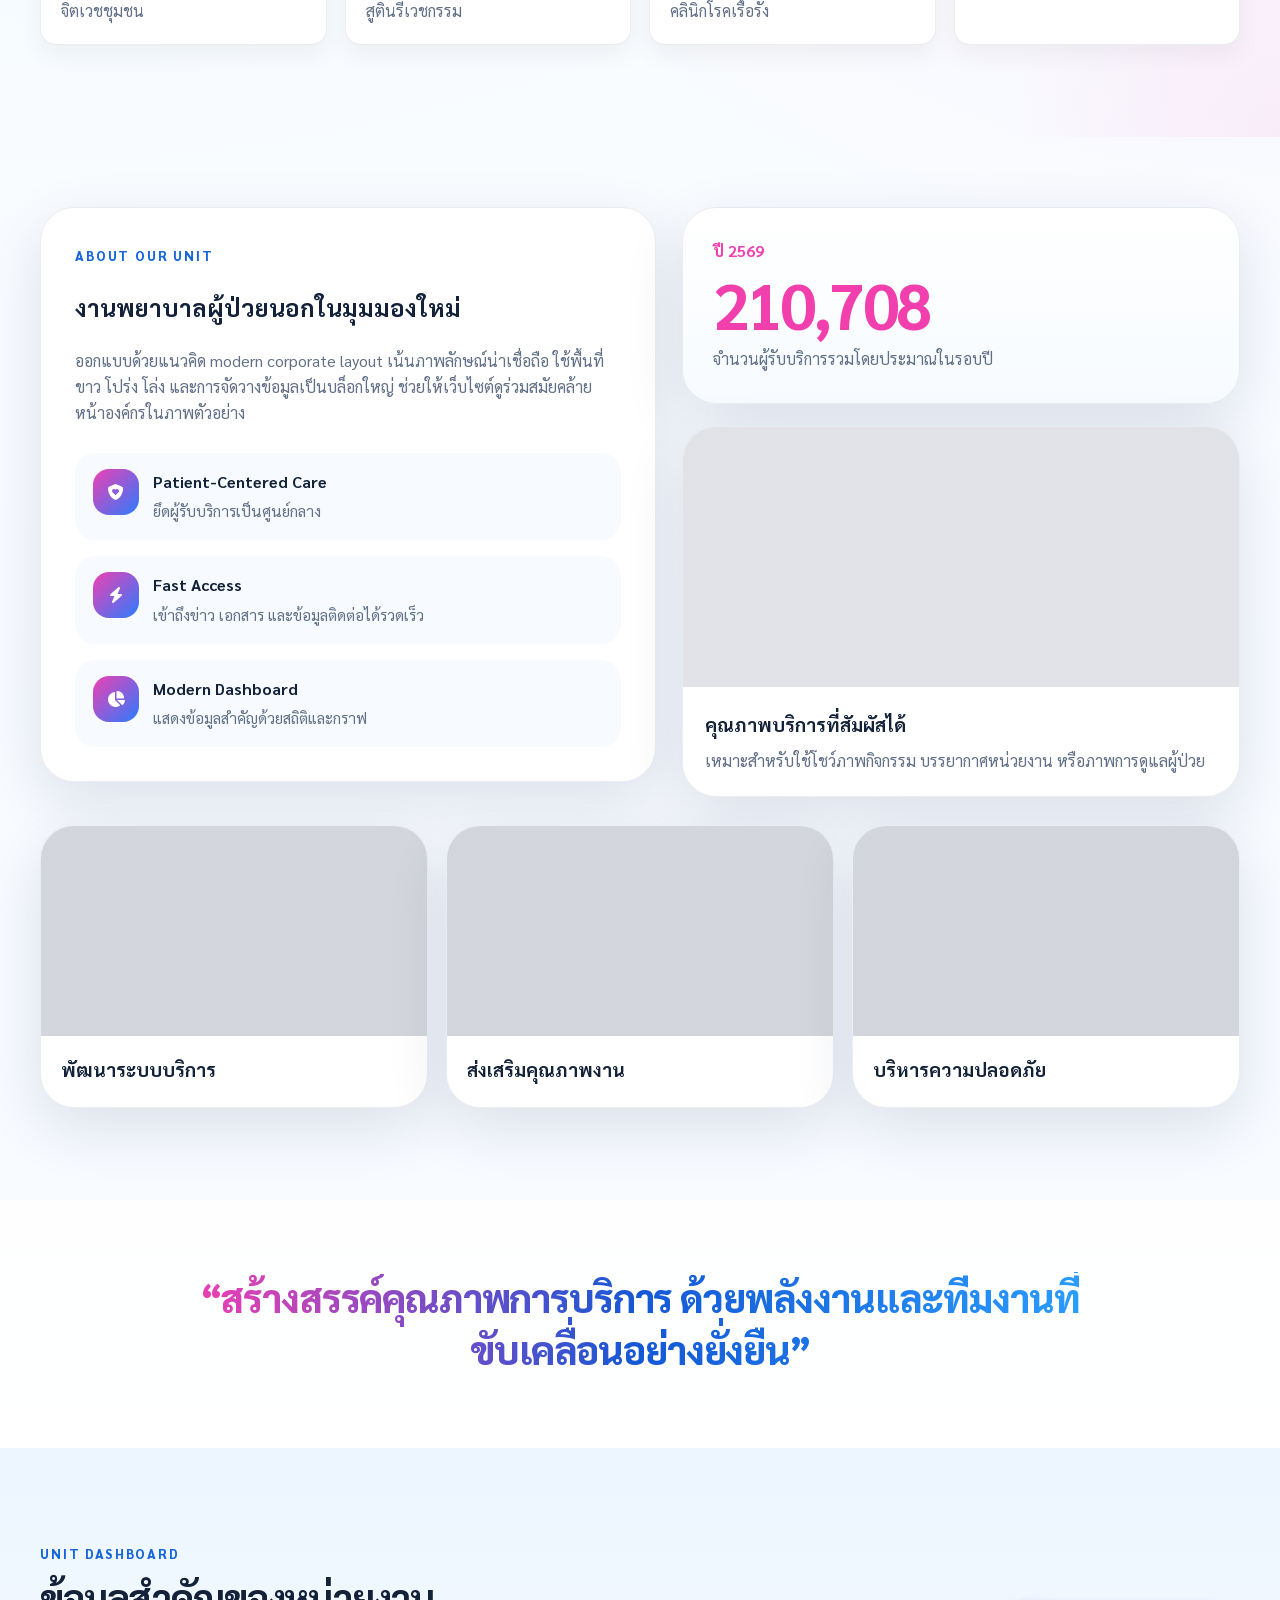
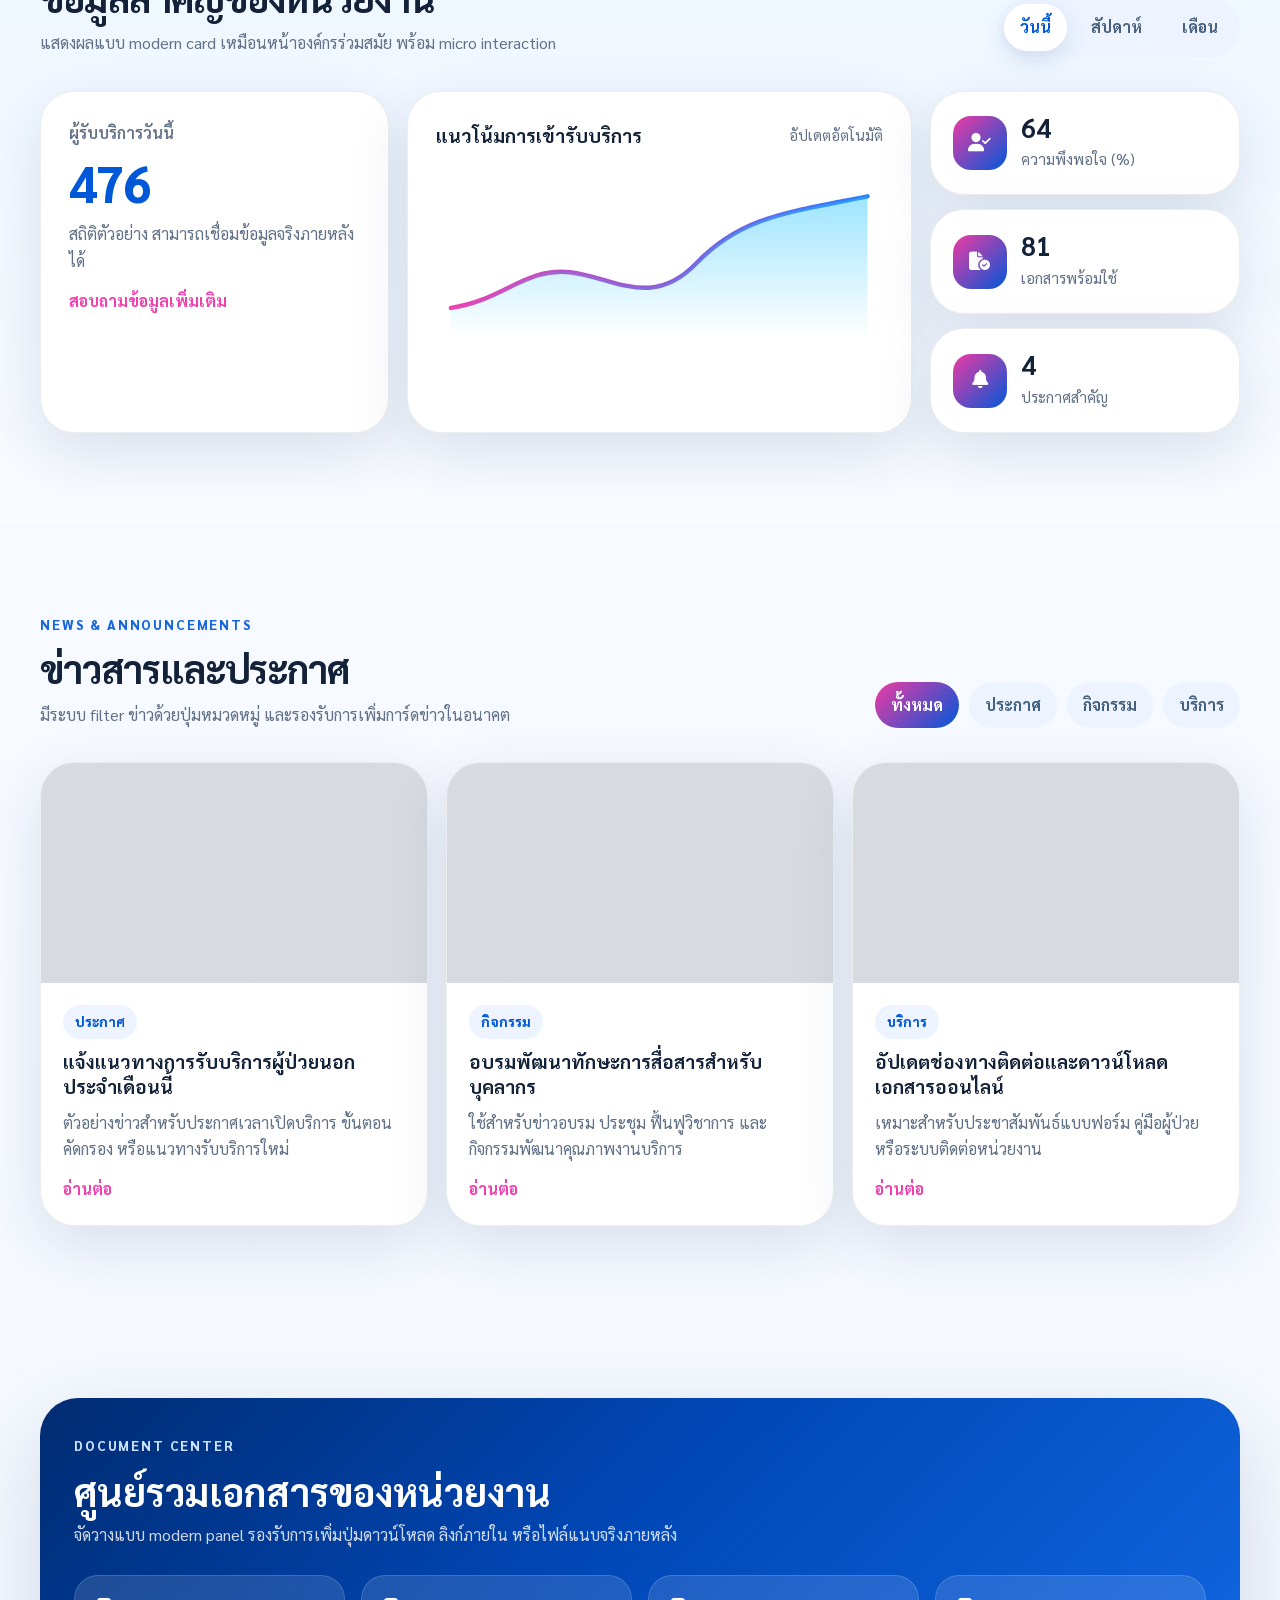
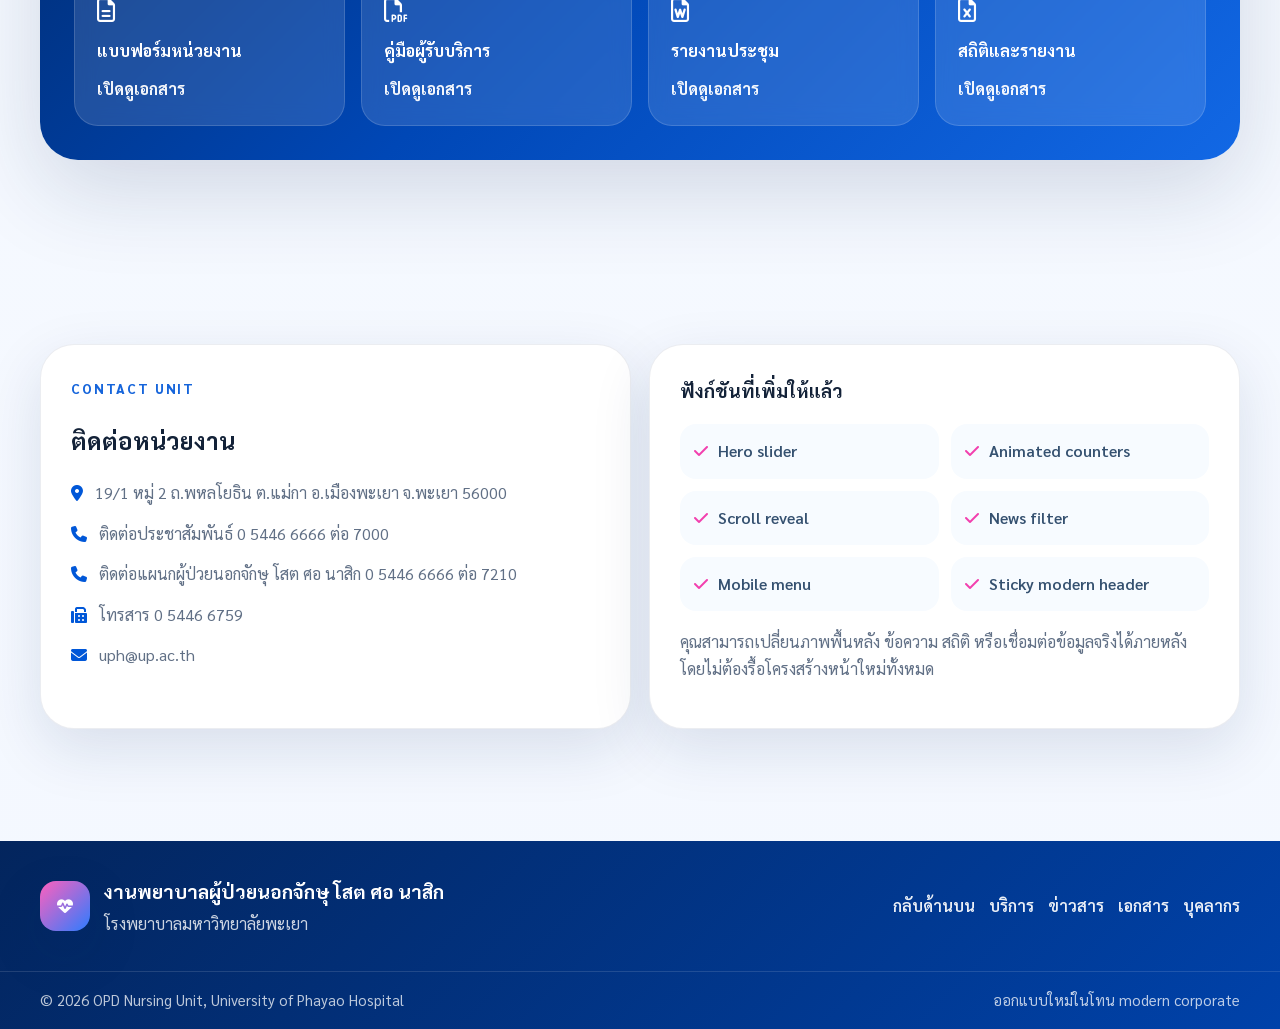
==== commit 42490cb5: "iii" ====
--- a/index.html
+++ b/index.html
@@ -3,27 +3,41 @@
 <head>
   <meta charset="UTF-8" />
   <meta name="viewport" content="width=device-width, initial-scale=1.0" />
-  <title>งานพยาบาลผู้ป่วยนอกแผนกผู้ป่วยนอกจักษุ โสต ศอ นาสิก | โรงพยาบาลมหาวิทยาลัยพะเยา</title>
-  <meta name="description" content="งานพยาบาลผู้ป่วยนอกจักษุ โสต ศอ นาสิก โรงพยาบาลมหาวิทยาลัยพะเยา ออกแบบสมัยใหม่ เรียบหรู รองรับมือถือและปรับแต่งต่อได้" />
-  <meta name="keywords" content="งานพยาบาลผู้ป่วยนอกจักษุ โสต ศอ นาสิก, OPD, โรงพยาบาลมหาวิทยาลัยพะเยา, University of Phayao Hospital" />
-  <meta name="theme-color" content="#e8fff6" />
+  <title>งานพยาบาลผู้ป่วยนอก| โรงพยาบาลมหาวิทยาลัยพะเยา</title>
+  <meta name="description" content="เว็บไซต์งานพยาบาลผู้ป่วยนอก โรงพยาบาลมหาวิทยาลัยพะเยา ดีไซน์ทันสมัย รองรับมือถือ พร้อมส่วนข่าวสาร บริการ เอกสาร และข้อมูลติดต่อ" />
+  <meta name="keywords" content="งานพยาบาลผู้ป่วยนอก, OPD, โรงพยาบาลมหาวิทยาลัยพะเยา, nursing opd" />
+  <meta name="theme-color" content="#0e5bd8" />
   <meta property="og:title" content="งานพยาบาลผู้ป่วยนอก | โรงพยาบาลมหาวิทยาลัยพะเยา" />
-  <meta property="og:description" content="หน้าเว็บไซต์ตัวอย่างสำหรับหน่วยงานพยาบาลผู้ป่วยนอก พร้อมข่าว กิจกรรม เอกสาร และหน้าบุคลากร" />
+  <meta property="og:description" content="หน้าเว็บไซต์สมัยใหม่สำหรับหน่วยงานพยาบาลผู้ป่วยนอก พร้อมข่าวประชาสัมพันธ์ บริการ เอกสาร และช่องทางติดต่อ" />
   <meta property="og:type" content="website" />
+
+  <link rel="preconnect" href="https://fonts.googleapis.com" />
+  <link rel="preconnect" href="https://fonts.gstatic.com" crossorigin />
+  <link href="https://fonts.googleapis.com/css2?family=Sarabun:wght@300;400;500;600;700;800&display=swap" rel="stylesheet" />
   <link rel="preconnect" href="https://cdnjs.cloudflare.com" />
-  <link rel="stylesheet" href="https://cdnjs.cloudflare.com/ajax/libs/font-awesome/6.5.2/css/all.min.css" integrity="sha512-SnH5WK+bZxgPHs44uWIX+LLJAJ9/2PkPKZ5QiAj6Ta86w+fsb2TkR4j8+q46cDfLr9P7k9RwhKkMHpvLbHG9SrA==" crossorigin="anonymous" referrerpolicy="no-referrer" />
+  <link rel="stylesheet" href="https://cdnjs.cloudflare.com/ajax/libs/font-awesome/6.5.2/css/all.min.css" crossorigin="anonymous" referrerpolicy="no-referrer" />
   <link rel="stylesheet" href="assets/css/style.css" />
 </head>
 <body>
   <a class="skip-link" href="#main-content">ข้ามไปยังเนื้อหาหลัก</a>
 
-  <!-- =========================
-    MENU HEADER SECTION
-    เมนูหลักของเว็บไซต์
-  ========================== -->
+  <div class="topbar">
+    <div class="container topbar-inner">
+      <div class="topbar-left">
+        <span><i class="fa-solid fa-phone-volume"></i> โทร 0 5446 6666 ต่อ 7210</span>
+        <span><i class="fa-solid fa-clock"></i> เวลาให้บริการ 08:00 - 16:00 น.</span>
+      </div>
+      <div class="topbar-right">
+        <a href="#downloads">ดาวน์โหลดเอกสาร</a>
+        <a href="#news">ข่าวประกาศ</a>
+        <a href="#contact">ติดต่อหน่วยงาน</a>
+      </div>
+    </div>
+  </div>
+
   <header class="site-header" id="top">
     <div class="container header-inner">
-      <a href="index.html" class="brand" aria-label="หน้าแรก งานพยาบาลผู้ป่วยนอกจักษุ โสต ศอ นาสิก">
+      <a href="index.html" class="brand" aria-label="หน้าแรก งานพยาบาลผู้ป่วยนอก">
         <span class="brand-mark"><i class="fa-solid fa-heart-pulse"></i></span>
         <span class="brand-text">
           <strong>OPD Nursing EENT</strong>
@@ -37,303 +51,478 @@
 
       <nav class="site-nav" id="siteNav" aria-label="เมนูหลัก">
         <ul>
-          <li><a href="#aboutme">เกี่ยวกับฉัน</a></li>
+          <li><a href="#services">บริการของเรา</a></li>
+          <li><a href="#about">เกี่ยวกับหน่วยงาน</a></li>
+          <li><a href="#dashboard">ข้อมูลสำคัญ</a></li>
+          <li><a href="#news">ข่าวประชาสัมพันธ์</a></li>
+          <li><a href="#downloads">เอกสาร</a></li>
           <li><a href="pahr/personel.html">บุคลากร</a></li>
-          <li><a href="#news">ข่าวประชาสัมพันธ์</a></li>
-          <li><a href="#downloads">ดาวน์โหลด</a></li>
-          <li><a href="#contact">ติดต่อฉัน</a></li>
         </ul>
       </nav>
+
+      <a href="#contact" class="header-cta">ติดต่อเรา</a>
     </div>
   </header>
 
   <main id="main-content">
-    <!-- =========================
-      HERO SIDEBAR SECTION
-      ส่วนแนะนำหน่วยงาน พร้อม CTA และข้อมูลเด่น
-    ========================== -->
+    <!-- HERO -->
     <section class="hero-section">
-      <div class="container hero-grid">
-        <div class="hero-copy glass-card">
-          <span class="eyebrow">OUTPATIENT NURSING UNIT</span>
-          <h1>งานพยาบาลผู้ป่วยนอกจักษุ โสต ศอ นาสิก<br />โรงพยาบาลมหาวิทยาลัยพะเยา</h1>
-          <p>
-            เว็บไซต์ตัวอย่างนี้ออกแบบสำหรับใช้เป็นหน้าแนะนำหน่วยงาน งานพยาบาลผู้ป่วยนอก (OPD)
-            โดยใช้โทนสีขาว–สีโอรส สไตล์มินิมอล คล้ายงานออกแบบสาย Apple-style
-            เพื่อให้ดูทันสมัย สบายตา และปรับแก้ต่อได้ง่าย
-          </p>
-          <div class="hero-actions">
-            <a class="btn btn-primary" href="#news"><i class="fa-regular fa-newspaper"></i> ดูข่าวล่าสุด</a>
-            <a class="btn btn-secondary" href="pahr/personel.html"><i class="fa-solid fa-user-group"></i> หน้าบุคลากร</a>
-          </div>
-
-          <ul class="hero-highlights" aria-label="จุดเด่นของหน่วยงาน">
-            <li><i class="fa-solid fa-circle-check"></i> รองรับการใช้งานบนมือถือ แท็บเล็ต และเดสก์ท็อป</li>
-            <li><i class="fa-solid fa-circle-check"></i> แยกโครงสร้าง HTML / CSS / JS ชัดเจน</li>
-            <li><i class="fa-solid fa-circle-check"></i> พร้อมใช้งานเป็นต้นแบบและแก้ไขภายหลังได้</li>
-          </ul>
-        </div>
-
-        <aside class="hero-sidebar glass-card" aria-label="ข้อมูลเด่นของหน่วยงาน">
-          <div class="sidebar-top">
-            <span class="mini-badge"><i class="fa-solid fa-stethoscope"></i> Demo Information</span>
-            <h2>ข้อมูลแผนก</h2>
-          </div>
-          <div class="sidebar-list">
-            <article>
-              <h3><i class="fa-solid fa-hospital"></i> หน่วยงานต้นแบบ</h3>
-              <p>งานพยาบาลผู้ป่วยนอกจักษุ โสต ศอ นาสิก (OPDEENT) โรงพยาบาลมหาวิทยาลัยพะเยา</p>
-            </article>
-            <article>
-              <h3><i class="fa-solid fa-location-dot"></i> ที่ตั้ง</h3>
-              <p>19/1 หมู่ 2 ถ.พหลโยธิน ต.แม่กา อ.เมืองพะเยา จ.พะเยา 56000</p>
-            </article>
-            <article>
-              <h3><i class="fa-solid fa-phone"></i> ติดต่อแผนกเรา</h3>
-              <p>โทร. 0 5446 6666 ต่อ 7210 </p>
-            </article>
-            <article>
-              <h3><i class="fa-solid fa-clock"></i> หมายเหตุ</h3>
-              <p>เนื้อหาในหน้านี้เป็นเดโมเพื่อให้คุณนำไปปรับแต่งต่อได้ทันที</p>
-            </article>
-          </div>
-        </aside>
-      </div>
-    </section>
-
-    <!-- =========================
-      ABOUT ME SECTION
-      แนะนำหน่วยงาน / วิสัยทัศน์ / ภารกิจ
-    ========================== -->
-    <section class="section" id="aboutme">
+      <div class="hero-slider" id="heroSlider">
+        <article class="hero-slide is-active">
+          <div class="hero-bg hero-bg-1"></div>
+          <div class="container hero-content">
+            <div class="hero-copy reveal">
+              <span class="eyebrow">OUTPATIENT NURSING UNIT</span>
+              <h1>ดูแลผู้ป่วยนอกอย่างใส่ใจ<br />ทันสมัย และเข้าถึงง่าย</h1>
+              <p>
+                ยกระดับประสบการณ์การรับบริการด้วยระบบพยาบาลผู้ป่วยนอกที่เน้นความรวดเร็ว
+                ความปลอดภัย และการสื่อสารที่เป็นมิตรสำหรับผู้ป่วยทุกช่วงวัย
+              </p>
+              <div class="hero-actions">
+                <a class="btn btn-primary" href="#services"><i class="fa-solid fa-arrow-down"></i> สำรวจบริการ</a>
+                <a class="btn btn-secondary" href="#news"><i class="fa-regular fa-newspaper"></i> ข่าวล่าสุด</a>
+              </div>
+
+              <div class="hero-stats">
+                <div>
+                  <strong data-counter="275000">0</strong>
+                  <span>ผู้รับบริการต่อปี</span>
+                </div>
+                <div>
+                  <strong>24/7</strong>
+                  <span>ระบบประสานงาน</span>
+                </div>
+                <div>
+                  <strong>100%</strong>
+                  <span>Responsive Design</span>
+                </div>
+              </div>
+            </div>
+          </div>
+        </article>
+
+        <article class="hero-slide">
+          <div class="hero-bg hero-bg-2"></div>
+          <div class="container hero-content">
+            <div class="hero-copy reveal">
+              <span class="eyebrow">PATIENT EXPERIENCE</span>
+              <h1>บริการที่ชัดเจน<br />ลดขั้นตอน และสบายตา</h1>
+              <p>
+                โครงสร้างหน้าเว็บไซต์ถูกออกแบบให้จัดวางข้อมูลสำคัญชัดเจน
+                ช่วยให้ผู้รับบริการเข้าถึงข่าวสาร เอกสาร และข้อมูลติดต่อได้รวดเร็ว
+              </p>
+              <div class="hero-actions">
+                <a class="btn btn-primary" href="#dashboard"><i class="fa-solid fa-chart-line"></i> ดูข้อมูลสำคัญ</a>
+                <a class="btn btn-secondary" href="#downloads"><i class="fa-regular fa-file-lines"></i> เอกสารดาวน์โหลด</a>
+              </div>
+            </div>
+          </div>
+        </article>
+
+        <article class="hero-slide">
+          <div class="hero-bg hero-bg-3"></div>
+          <div class="container hero-content">
+            <div class="hero-copy reveal">
+              <span class="eyebrow">QUALITY CARE</span>
+              <h1>หน่วยงานต้นแบบ<br />เพื่อการบริการที่มีคุณภาพ</h1>
+              <p>
+                รองรับการประชาสัมพันธ์ข่าวสาร ตารางกิจกรรม เอกสารใช้งานภายใน
+                และการเชื่อมต่อข้อมูลสำคัญของหน่วยงานในรูปแบบทันสมัย
+              </p>
+              <div class="hero-actions">
+                <a class="btn btn-primary" href="pahr/personel.html"><i class="fa-solid fa-user-group"></i> ทีมบุคลากร</a>
+                <a class="btn btn-secondary" href="#contact"><i class="fa-solid fa-envelope"></i> ติดต่อหน่วยงาน</a>
+              </div>
+            </div>
+          </div>
+        </article>
+
+        <button class="hero-control prev" id="prevSlide" aria-label="สไลด์ก่อนหน้า">
+          <i class="fa-solid fa-chevron-left"></i>
+        </button>
+        <button class="hero-control next" id="nextSlide" aria-label="สไลด์ถัดไป">
+          <i class="fa-solid fa-chevron-right"></i>
+        </button>
+
+        <div class="hero-dots" id="heroDots" aria-label="ตัวเลือกสไลด์">
+          <button class="dot is-active" aria-label="สไลด์ 1"></button>
+          <button class="dot" aria-label="สไลด์ 2"></button>
+          <button class="dot" aria-label="สไลด์ 3"></button>
+        </div>
+      </div>
+    </section>
+
+    <!-- SERVICES -->
+    <section class="section services-section" id="services">
       <div class="container">
-        <div class="section-heading">
-          <span class="section-kicker">ABOUT ME</span>
-          <h2>เกี่ยวกับฉัน</h2>
-          <p>ส่วนนี้ใช้แนะนำภารกิจ ขอบเขตงาน บทบาท และอัตลักษณ์ของหน่วยงาน</p>
-        </div>
-
-        <div class="about-grid">
-          <article class="info-card">
-            <div class="card-icon"><i class="fa-solid fa-user-nurse"></i></div>
-            <h3>บทบาทของหน่วยงาน</h3>
+        <div class="section-heading align-left reveal">
+          <span class="section-kicker">OUR SERVICES</span>
+          <h2>บริการของเรา</h2>
+          <p>นำเสนอในรูปแบบการ์ดภาพขนาดใหญ่ เหมาะกับเว็บไซต์สมัยใหม่และการใช้งานบนมือถือ</p>
+        </div>
+
+        <div class="service-grid">
+        <a href="pahr/opd1.html" class="service-link">
+  <article class="service-card reveal">
+    <div class="service-thumb service-1"></div>
+    <div class="service-info">
+      <h3>แผนกผู้ป่วยนอก 1</h3>
+      <p>ให้บริการคลินิกเวชปฏิบัติทั่วไป</p>
+      <p>อายุรกรรม </p>
+      <p>ศัลยกรรมทางเดินปัสสาวะ</p>
+      <p>จิตเวชชุมชน</p>
+    </div>
+  </article>
+</a>
+ <article class="service-card reveal">
+            <div class="service-thumb service-3"></div>
+            <div class="service-info">
+              <h3>แผนกผู้ป่วยนอก 3</h3>
+              <p>ให้บริการคลินิกจักษุ</p>
+              <p>โสต ศอ นาสิก</p>
+              <p>กุมารเวชกรรม</p>
+              <p>สูตินรีเวชกรรม</p>
+            </div>
+          </article>
+
+          <article class="service-card reveal">
+            <div class="service-thumb service-2"></div>
+            <div class="service-info">
+              <h3>แผนกผู้ป่วยนอก 4</h3>
+              <p>ให้บริการคลินิกอายุรกรรมประสาทและสมอง </p>
+              <p>อายุรกรรมทางเดินอาหาร </p>
+              <p> คลินิกโรคเรื้อรัง</p>
+            </div>
+          </article>
+
+         
+
+          <article class="service-card reveal">
+            <div class="service-thumb service-4"></div>
+            <div class="service-info">
+              <h3>แผนกศัลยกรรมกระดูกและข้อ</h3>
+              <p>ให้บริการด้านศัลยกรรมกระดูกและข้อ</p>
+            </div>
+          </article>
+        </div>
+      </div>
+    </section>
+
+    <!-- ABOUT / HIGHLIGHT -->
+    <section class="section highlight-section" id="about">
+      <div class="container">
+        <div class="highlight-wrap">
+          <div class="highlight-left reveal">
+            <span class="section-kicker">ABOUT OUR UNIT</span>
+            <h2>งานพยาบาลผู้ป่วยนอกในมุมมองใหม่</h2>
             <p>
-              งานพยาบาลผู้ป่วยนอกมีบทบาทสำคัญในการให้บริการคัดกรอง ดูแลเบื้องต้น ประสานการรักษา
-              ให้คำแนะนำผู้ป่วยและญาติ ตลอดจนสนับสนุนระบบบริการทางคลินิกให้มีความต่อเนื่อง รวดเร็ว และปลอดภัย
+              ออกแบบด้วยแนวคิด modern corporate layout เน้นภาพลักษณ์น่าเชื่อถือ
+              ใช้พื้นที่ขาว โปร่ง โล่ง และการจัดวางข้อมูลเป็นบล็อกใหญ่
+              ช่วยให้เว็บไซต์ดูร่วมสมัยคล้ายหน้าองค์กรในภาพตัวอย่าง
             </p>
-          </article>
-
-          <article class="info-card">
-            <div class="card-icon"><i class="fa-solid fa-bullseye"></i></div>
-            <h3>วิสัยทัศน์ของโรงพยาบาลมหาวิทยาลัยพะเยา</h3>
-            <p>
-              โรงเรียนแพทย์ชั้นนำของ"ภาคเหนือ"ที่ผลิดบัณฑิตและให้บริการวิชาการที่มีคุณภาพแก่ชุมชนและสังคม
-            </p>
-          </article>
-
-          <article class="info-card">
-            <div class="card-icon"><i class="fa-solid fa-list-check"></i></div>
-            <h3>ภารกิจ</h3>
-            <p>
-              ให้บริการทางการพยาบาลผู้ป่วยนอกอย่างมีมาตรฐาน ส่งเสริมความปลอดภัย ประสานงานกับทีมสหสาขาวิชาชีพ
-              และสนับสนุนประสบการณ์ที่ดีของผู้ป่วยทุกช่วงวัย
-            </p>
-          </article>
-        </div>
-      </div>
-    </section>
-
-    <!-- =========================
-      NEWS SECTION
-      ข่าวประชาสัมพันธ์แบบกล่อง + ข่าวล่าสุด
-    ========================== -->
-    <section class="section section-alt" id="news">
+
+            <div class="highlight-feature-list">
+              <article>
+                <i class="fa-solid fa-shield-heart"></i>
+                <div>
+                  <h3>Patient-Centered Care</h3>
+                  <p>ยึดผู้รับบริการเป็นศูนย์กลาง</p>
+                </div>
+              </article>
+              <article>
+                <i class="fa-solid fa-bolt"></i>
+                <div>
+                  <h3>Fast Access</h3>
+                  <p>เข้าถึงข่าว เอกสาร และข้อมูลติดต่อได้รวดเร็ว</p>
+                </div>
+              </article>
+              <article>
+                <i class="fa-solid fa-chart-pie"></i>
+                <div>
+                  <h3>Modern Dashboard</h3>
+                  <p>แสดงข้อมูลสำคัญด้วยสถิติและกราฟ</p>
+                </div>
+              </article>
+            </div>
+          </div>
+
+          <div class="highlight-right">
+            <div class="stat-card reveal">
+              <div class="stat-year">ปี 2569</div>
+              <strong class="big-number" data-counter="275000">0</strong>
+              <p>จำนวนผู้รับบริการรวมโดยประมาณในรอบปี</p>
+            </div>
+
+            <div class="photo-card reveal">
+              <div class="photo-photo"></div>
+              <div class="photo-content">
+                <h3>คุณภาพบริการที่สัมผัสได้</h3>
+                <p>เหมาะสำหรับใช้โชว์ภาพกิจกรรม บรรยากาศหน่วยงาน หรือภาพการดูแลผู้ป่วย</p>
+              </div>
+            </div>
+          </div>
+        </div>
+
+        <div class="pillars-grid">
+          <article class="pillar-card reveal">
+            <div class="pillar-thumb pillar-1"></div>
+            <h3>พัฒนาระบบบริการ</h3>
+          </article>
+          <article class="pillar-card reveal">
+            <div class="pillar-thumb pillar-2"></div>
+            <h3>ส่งเสริมคุณภาพงาน</h3>
+          </article>
+          <article class="pillar-card reveal">
+            <div class="pillar-thumb pillar-3"></div>
+            <h3>บริหารความปลอดภัย</h3>
+          </article>
+        </div>
+      </div>
+    </section>
+
+    <!-- QUOTE -->
+    <section class="quote-band">
+      <div class="container reveal">
+        <p>
+          “สร้างสรรค์คุณภาพการบริการ ด้วยพลังงานและทีมงานที่ขับเคลื่อนอย่างยั่งยืน”
+        </p>
+      </div>
+    </section>
+
+    <!-- DASHBOARD -->
+    <section class="section dashboard-section" id="dashboard">
       <div class="container">
-        <div class="section-heading two-col-head">
+        <div class="section-heading two-col-head reveal">
           <div>
-            <span class="section-kicker">NEWS & UPDATES</span>
-            <h2>ข่าวประชาสัมพันธ์</h2>
-            <p>ออกแบบเป็นกล่องเนื้อหา รองรับการเพิ่มข่าวได้ในอนาคต</p>
-          </div>
-          <a href="#contact" class="text-link">แจ้งแก้ไขข่าว <i class="fa-solid fa-arrow-right"></i></a>
-        </div>
-
-        <div class="news-grid">
-          <article class="news-card featured-news">
-            <div class="news-tag">ข่าวล่าสุด</div>
-            <h3>ยินดีต้อนรับสู่เว็บไซต์ตัวอย่างของงานพยาบาลผู้ป่วยนอกจักษุ โสต ศอ นาสิก</h3>
-            <p>
-              หน้าเว็บไซต์นี้ถูกจัดทำขึ้นเพื่อเป็นต้นแบบการนำเสนอข้อมูลหน่วยงาน เช่น ข่าวประชาสัมพันธ์
-              ตารางกิจกรรม ช่องทางติดต่อ และเอกสารดาวน์โหลด โดยคุณสามารถแก้ข้อความ รูปภาพ ลิงก์ และจำนวนกล่องข่าวได้ภายหลัง
-            </p>
-            <div class="news-meta">
-              <span><i class="fa-regular fa-calendar"></i> อัปเดตตัวอย่าง: 18 มีนาคม 2026</span>
-              <span><i class="fa-regular fa-folder-open"></i> Demo Content</span>
-            </div>
-          </article>
-
-          <article class="news-card">
-            <div class="news-tag soft">ประกาศ</div>
-            <h3>ตัวอย่างประกาศการให้บริการผู้ป่วยนอก</h3>
-            <p>ใช้สำหรับประกาศเวลาให้บริการ ขั้นตอนลงทะเบียน สิทธิการรักษา หรือแนวปฏิบัติสำหรับผู้มารับบริการ</p>
-            <a href="#" aria-label="อ่านต่อข่าวตัวอย่างประกาศการให้บริการผู้ป่วยนอก">อ่านต่อ</a>
-          </article>
-
-          <article class="news-card">
-            <div class="news-tag soft">กิจกรรม</div>
-            <h3>ตัวอย่างข่าวอบรมพัฒนาศักยภาพบุคลากร</h3>
-            <p>ใช้สื่อสารข่าวประชุม อบรม ฟื้นฟูวิชาการ หรือโครงการพัฒนาคุณภาพงานบริการในหน่วยงาน</p>
-            <a href="#" aria-label="อ่านต่อข่าวตัวอย่างอบรมพัฒนาศักยภาพบุคลากร">อ่านต่อ</a>
-          </article>
-
-          <article class="news-card">
-            <div class="news-tag soft">ประชาสัมพันธ์</div>
-            <h3>ตัวอย่างข่าวช่องทางการติดต่อหน่วยงาน</h3>
-            <p>ใช้สำหรับแจ้งเบอร์ภายใน สถานที่ตั้ง การติดต่อธุรการ และช่องทางรับข้อเสนอแนะของผู้รับบริการ</p>
-            <a href="#" aria-label="อ่านต่อข่าวตัวอย่างช่องทางการติดต่อ">อ่านต่อ</a>
-          </article>
-        </div>
-      </div>
-    </section>
-
-    <!-- =========================
-      UPCOMING ACTIVITIES SECTION
-      กิจกรรมภายในที่กำลังจะเกิดขึ้น
-    ========================== -->
-    <section class="section" id="activities">
+            <span class="section-kicker">UNIT DASHBOARD</span>
+            <h2>ข้อมูลสำคัญของหน่วยงาน</h2>
+            <p>แสดงผลแบบ modern card เหมือนหน้าองค์กรร่วมสมัย พร้อม micro interaction</p>
+          </div>
+          <div class="segment-control" id="metricTabs">
+            <button class="segment-btn is-active" data-target="today">วันนี้</button>
+            <button class="segment-btn" data-target="week">สัปดาห์</button>
+            <button class="segment-btn" data-target="month">เดือน</button>
+          </div>
+        </div>
+
+        <div class="dashboard-grid">
+          <article class="kpi-card reveal">
+            <span class="kpi-label">ผู้รับบริการวันนี้</span>
+            <strong class="kpi-value metric-panel is-active" data-panel="today">476</strong>
+            <strong class="kpi-value metric-panel" data-panel="week">2,984</strong>
+            <strong class="kpi-value metric-panel" data-panel="month">12,540</strong>
+            <p>สถิติตัวอย่าง สามารถเชื่อมข้อมูลจริงภายหลังได้</p>
+            <a href="#contact" class="mini-link">สอบถามข้อมูลเพิ่มเติม</a>
+          </article>
+
+          <article class="chart-card reveal">
+            <div class="chart-head">
+              <h3>แนวโน้มการเข้ารับบริการ</h3>
+              <span>อัปเดตอัตโนมัติ</span>
+            </div>
+
+            <div class="chart-svg">
+              <svg viewBox="0 0 600 220" fill="none" aria-hidden="true">
+                <defs>
+                  <linearGradient id="lineFill" x1="0" y1="0" x2="0" y2="1">
+                    <stop offset="0%" stop-color="#27c4ff" stop-opacity=".45"/>
+                    <stop offset="100%" stop-color="#27c4ff" stop-opacity="0"/>
+                  </linearGradient>
+                  <linearGradient id="lineStroke" x1="0" y1="0" x2="1" y2="0">
+                    <stop offset="0%" stop-color="#f03fb2"/>
+                    <stop offset="100%" stop-color="#2b7cff"/>
+                  </linearGradient>
+                </defs>
+
+                <path d="M20 180 C90 170, 120 125, 180 132 S290 182, 350 120 S470 52, 580 30"
+                      stroke="url(#lineStroke)" stroke-width="6" fill="none" stroke-linecap="round"/>
+                <path d="M20 180 C90 170, 120 125, 180 132 S290 182, 350 120 S470 52, 580 30 L580 220 L20 220 Z"
+                      fill="url(#lineFill)"/>
+              </svg>
+            </div>
+          </article>
+
+          <div class="mini-card-stack">
+            <article class="mini-info-card reveal">
+              <i class="fa-solid fa-user-check"></i>
+              <div>
+                <strong data-counter="98">0</strong>
+                <span>ความพึงพอใจ (%)</span>
+              </div>
+            </article>
+            <article class="mini-info-card reveal">
+              <i class="fa-solid fa-file-circle-check"></i>
+              <div>
+                <strong data-counter="124">0</strong>
+                <span>เอกสารพร้อมใช้</span>
+              </div>
+            </article>
+            <article class="mini-info-card reveal">
+              <i class="fa-solid fa-bell"></i>
+              <div>
+                <strong data-counter="7">0</strong>
+                <span>ประกาศสำคัญ</span>
+              </div>
+            </article>
+          </div>
+        </div>
+      </div>
+    </section>
+
+    <!-- NEWS -->
+    <section class="section news-section" id="news">
       <div class="container">
-        <div class="section-heading">
-          <span class="section-kicker">UPCOMING ACTIVITIES</span>
-          <h2>กิจกรรมภายในของฉันที่กำลังจะเกิดขึ้น</h2>
-          <p>แสดงรายการกิจกรรมภายในแบบ timeline / schedule card</p>
-        </div>
-
-        <div class="timeline">
-          <article class="timeline-item">
-            <div class="timeline-date">24 มี.ค. 2026</div>
-            <div class="timeline-body">
-              <h3>ประชุมสรุปงานประจำสัปดาห์</h3>
-              <p>ตัวอย่างกิจกรรมประชุมติดตามคุณภาพบริการ งานเวชระเบียน การคัดกรอง และประเด็นความปลอดภัยผู้ป่วย</p>
-            </div>
-          </article>
-          <article class="timeline-item">
-            <div class="timeline-date">02 เม.ย. 2026</div>
-            <div class="timeline-body">
-              <h3>อบรมการสื่อสารบริการด้วยหัวใจ</h3>
-              <p>กิจกรรมตัวอย่างเพื่อเสริมทักษะการสื่อสารของบุคลากรหน้าเคาน์เตอร์และทีมพยาบาลผู้ป่วยนอก</p>
-            </div>
-          </article>
-          <article class="timeline-item">
-            <div class="timeline-date">10 เม.ย. 2026</div>
-            <div class="timeline-body">
-              <h3>ทบทวนแผนรับมือความแออัด OPD</h3>
-              <p>กิจกรรมจำลองแนวทางจัดการช่วงผู้รับบริการหนาแน่น พร้อมวิเคราะห์ flow ผู้ป่วยในหน่วยงาน</p>
-            </div>
-          </article>
-        </div>
-      </div>
-    </section>
-
-    <!-- =========================
-      DOCUMENT CATEGORY SECTION
-      หมวดหมู่เอกสาร / ดาวน์โหลด
-    ========================== -->
-    <section class="section section-alt" id="downloads">
+        <div class="section-heading two-col-head reveal">
+          <div>
+            <span class="section-kicker">NEWS & ANNOUNCEMENTS</span>
+            <h2>ข่าวสารและประกาศ</h2>
+            <p>มีระบบ filter ข่าวด้วยปุ่มหมวดหมู่ และรองรับการเพิ่มการ์ดข่าวในอนาคต</p>
+          </div>
+          <div class="news-filters" id="newsFilters">
+            <button class="filter-btn is-active" data-filter="all">ทั้งหมด</button>
+            <button class="filter-btn" data-filter="announce">ประกาศ</button>
+            <button class="filter-btn" data-filter="activity">กิจกรรม</button>
+            <button class="filter-btn" data-filter="service">บริการ</button>
+          </div>
+        </div>
+
+        <div class="news-grid modern-news">
+          <article class="news-card reveal" data-category="announce">
+            <div class="news-thumb news-1"></div>
+            <div class="news-body">
+              <span class="news-tag">ประกาศ</span>
+              <h3>แจ้งแนวทางการรับบริการผู้ป่วยนอกประจำเดือนนี้</h3>
+              <p>ตัวอย่างข่าวสำหรับประกาศเวลาเปิดบริการ ขั้นตอนคัดกรอง หรือแนวทางรับบริการใหม่</p>
+              <a href="#">อ่านต่อ</a>
+            </div>
+          </article>
+
+          <article class="news-card reveal" data-category="activity">
+            <div class="news-thumb news-2"></div>
+            <div class="news-body">
+              <span class="news-tag">กิจกรรม</span>
+              <h3>อบรมพัฒนาทักษะการสื่อสารสำหรับบุคลากร</h3>
+              <p>ใช้สำหรับข่าวอบรม ประชุม ฟื้นฟูวิชาการ และกิจกรรมพัฒนาคุณภาพงานบริการ</p>
+              <a href="#">อ่านต่อ</a>
+            </div>
+          </article>
+
+          <article class="news-card reveal" data-category="service">
+            <div class="news-thumb news-3"></div>
+            <div class="news-body">
+              <span class="news-tag">บริการ</span>
+              <h3>อัปเดตช่องทางติดต่อและดาวน์โหลดเอกสารออนไลน์</h3>
+              <p>เหมาะสำหรับประชาสัมพันธ์แบบฟอร์ม คู่มือผู้ป่วย หรือระบบติดต่อหน่วยงาน</p>
+              <a href="#">อ่านต่อ</a>
+            </div>
+          </article>
+        </div>
+      </div>
+    </section>
+
+    <!-- DOWNLOADS -->
+    <section class="section docs-section" id="downloads">
       <div class="container">
-        <div class="section-heading">
-          <span class="section-kicker">DOCUMENT CATEGORIES</span>
-          <h2>หมวดหมู่เอกสาร</h2>
-          <p>จัดกลุ่มเอกสารที่ผู้ใช้งานเข้าถึงบ่อย พร้อมปุ่มดาวน์โหลดหรือเชื่อมลิงก์ภายหลัง</p>
-        </div>
-
-        <div class="doc-grid">
-          <article class="doc-card">
-            <i class="fa-regular fa-file-lines"></i>
-            <h3>แบบฟอร์มหน่วยงาน</h3>
-            <p>เช่น แบบฟอร์มบันทึกการพยาบาล แบบประเมิน และเอกสารใช้งานภายใน</p>
-            <a href="#">ดาวน์โหลดตัวอย่าง</a>
-          </article>
-          <article class="doc-card">
-            <i class="fa-regular fa-file-pdf"></i>
-            <h3>คู่มือการให้บริการ</h3>
-            <p>เช่น คู่มือผู้ป่วยนอก ขั้นตอนรับบริการ สิทธิการรักษา และเอกสารแนะนำผู้ป่วย</p>
-            <a href="#">ดาวน์โหลดตัวอย่าง</a>
-          </article>
-          <article class="doc-card">
-            <i class="fa-regular fa-file-word"></i>
-            <h3>เอกสารประชุม</h3>
-            <p>เช่น ระเบียบวาระ รายงานการประชุม และสรุปผลการดำเนินงานรายเดือน</p>
-            <a href="#">ดาวน์โหลดตัวอย่าง</a>
-          </article>
-          <article class="doc-card">
-            <i class="fa-regular fa-file-excel"></i>
-            <h3>สถิติและรายงาน</h3>
-            <p>เช่น สถิติผู้รับบริการ ตัวชี้วัดคุณภาพ และรายงานผลการปฏิบัติงานของหน่วยงาน</p>
-            <a href="#">ดาวน์โหลดตัวอย่าง</a>
-          </article>
-        </div>
-      </div>
-    </section>
-
-    <!-- =========================
-      CONTACT SECTION
-      ช่องทางติดต่อ / แผนที่ / ข้อมูลเพิ่มเติม
-    ========================== -->
-    <section class="section" id="contact">
+        <div class="docs-banner reveal">
+          <div class="docs-copy">
+            <span class="section-kicker white">DOCUMENT CENTER</span>
+            <h2>ศูนย์รวมเอกสารของหน่วยงาน</h2>
+            <p>จัดวางแบบ modern panel รองรับการเพิ่มปุ่มดาวน์โหลด ลิงก์ภายใน หรือไฟล์แนบจริงภายหลัง</p>
+          </div>
+
+          <div class="docs-grid">
+            <article class="doc-card">
+              <i class="fa-regular fa-file-lines"></i>
+              <h3>แบบฟอร์มหน่วยงาน</h3>
+              <a href="#">เปิดดูเอกสาร</a>
+            </article>
+            <article class="doc-card">
+              <i class="fa-regular fa-file-pdf"></i>
+              <h3>คู่มือผู้รับบริการ</h3>
+              <a href="#">เปิดดูเอกสาร</a>
+            </article>
+            <article class="doc-card">
+              <i class="fa-regular fa-file-word"></i>
+              <h3>รายงานประชุม</h3>
+              <a href="#">เปิดดูเอกสาร</a>
+            </article>
+            <article class="doc-card">
+              <i class="fa-regular fa-file-excel"></i>
+              <h3>สถิติและรายงาน</h3>
+              <a href="#">เปิดดูเอกสาร</a>
+            </article>
+          </div>
+        </div>
+      </div>
+    </section>
+
+    <!-- CONTACT -->
+    <section class="section contact-section" id="contact">
       <div class="container contact-grid">
-        <div class="contact-card glass-card">
-          <span class="section-kicker">CONTACT</span>
-          <h2>ติดต่อแผนกเรา</h2>
+        <div class="contact-card reveal">
+          <span class="section-kicker">CONTACT UNIT</span>
+          <h2>ติดต่อหน่วยงาน</h2>
           <ul class="contact-list">
             <li><i class="fa-solid fa-location-dot"></i> 19/1 หมู่ 2 ถ.พหลโยธิน ต.แม่กา อ.เมืองพะเยา จ.พะเยา 56000</li>
-            <li><i class="fa-solid fa-phone"></i> โทรศัพท์แผนกผู้ป่วยนอกจักษุ โสต ศอ นาสิก 0 5446 6666 ต่อ 7210</li>
+            <li><i class="fa-solid fa-phone"></i> ติดต่อประชาสัมพันธ์ 0 5446 6666 ต่อ 7000</li>
+            <li><i class="fa-solid fa-phone"></i> ติดต่อแผนกผู้ป่วยนอกจักษุ โสต ศอ นาสิก 0 5446 6666 ต่อ 7210</li>
             <li><i class="fa-solid fa-fax"></i> โทรสาร 0 5446 6759</li>
             <li><i class="fa-solid fa-envelope"></i> uph@up.ac.th</li>
           </ul>
         </div>
 
-        <div class="contact-card soft-panel">
-          <h3>หมายเหตุสำหรับการใช้งานจริง</h3>
+        <div class="contact-panel reveal">
+          <h3>ฟังก์ชันที่เพิ่มให้แล้ว</h3>
+          <div class="feature-checks">
+            <span><i class="fa-solid fa-check"></i> Hero slider</span>
+            <span><i class="fa-solid fa-check"></i> Animated counters</span>
+            <span><i class="fa-solid fa-check"></i> Scroll reveal</span>
+            <span><i class="fa-solid fa-check"></i> News filter</span>
+            <span><i class="fa-solid fa-check"></i> Mobile menu</span>
+            <span><i class="fa-solid fa-check"></i> Sticky modern header</span>
+          </div>
+
           <p>
-            คุณสามารถแก้ไขชื่อหัวหน้า งานพยาบาล ข้อมูลบุคลากร รูปภาพข่าว เอกสารดาวน์โหลด
-            และตารางกิจกรรมได้ภายหลัง โดยไม่ต้องแก้ไขโครงสร้างหน้าใหม่ทั้งหมด
+            คุณสามารถเปลี่ยนภาพพื้นหลัง ข้อความ สถิติ หรือเชื่อมต่อข้อมูลจริงได้ภายหลัง
+            โดยไม่ต้องรื้อโครงสร้างหน้าใหม่ทั้งหมด
           </p>
-          <div class="mini-stats">
-            <div>
-              <strong>2 หน้า</strong>
-              <span>index + personel</span>
-            </div>
-            <div>
-              <strong>2 โฟลเดอร์</strong>
-              <span>CSS + JS</span>
-            </div>
-            <div>
-              <strong>Responsive</strong>
-              <span>มือถือ / iPad / Desktop</span>
-            </div>
-          </div>
         </div>
       </div>
     </section>
   </main>
 
-  <!-- =========================
-    FOOTER SECTION
-    ส่วนท้ายเว็บไซต์
-  ========================== -->
   <footer class="site-footer">
-    <div class="container footer-inner">
-      <div>
-        <h2>งานพยาบาลผู้ป่วยนอกจักษุ โสต ศอ นาสิก</h2>
-        <p>เว็บไซต์ต้นแบบสำหรับโรงพยาบาลมหาวิทยาลัยพะเยา ปรับแก้ต่อได้ตามหน่วยงานจริง</p>
-      </div>
+    <div class="container footer-top">
+      <div class="footer-brand">
+        <span class="brand-mark"><i class="fa-solid fa-heart-pulse"></i></span>
+        <div>
+          <h2>งานพยาบาลผู้ป่วยนอกจักษุ โสต ศอ นาสิก</h2>
+          <p>โรงพยาบาลมหาวิทยาลัยพะเยา</p>
+        </div>
+      </div>
+
       <div class="footer-links">
         <a href="#top">กลับด้านบน</a>
-        <a href="pahr/personel.html">หน้าบุคลากร</a>
+        <a href="#services">บริการ</a>
+        <a href="#news">ข่าวสาร</a>
+        <a href="#downloads">เอกสาร</a>
+        <a href="pahr/personel.html">บุคลากร</a>
+      </div>
+    </div>
+
+    <div class="footer-bottom">
+      <div class="container footer-bottom-inner">
+        <p>© 2026 OPD Nursing Unit, University of Phayao Hospital</p>
+        <p>ออกแบบใหม่ในโทน modern corporate</p>
       </div>
     </div>
   </footer>
 
+  <a class="floating-contact" href="#contact" aria-label="ติดต่อหน่วยงาน">
+    <i class="fa-solid fa-comments"></i>
+    <span>ติดต่อเรา</span>
+  </a>
+
   <script src="assets/js/main.js" defer></script>
 </body>
-</html>
+</html>
--- a/assets/css/style.css
+++ b/assets/css/style.css
@@ -1,287 +1,1152 @@
-/* ==================================================
-   GLOBAL STYLES
-   โทนสีขาว + เขียวมิ้นท์อ่อน + ดีไซน์เรียบหรู
-================================================== */
-:root {
-  --bg: #f7fbf9;
-  --surface: rgba(255, 255, 255, 0.8);
-  --surface-strong: #ffffff;
-  --surface-soft: #f1fbf6;
-  --text: #14342a;
-  --muted: #5c776e;
-  --line: rgba(20, 52, 42, 0.08);
-  --primary: #8ddbbd;
-  --primary-strong: #55c39b;
-  --primary-deep: #0f6b50;
-  --shadow: 0 20px 60px rgba(24, 60, 47, 0.08);
-  --radius-xl: 28px;
-  --radius-lg: 22px;
-  --radius-md: 16px;
-  --container: min(1180px, calc(100% - 32px));
-}
-
-* { box-sizing: border-box; }
-html { scroll-behavior: smooth; }
-body {
-  margin: 0;
-  font-family: -apple-system, BlinkMacSystemFont, "SF Pro Display", "SF Pro Text", "Sarabun", "Segoe UI", sans-serif;
+:root{
+  --primary:#0057d8;
+  --primary-deep:#003b96;
+  --secondary:#f23fae;
+  --accent:#34c7ff;
+  --bg:#f4f8ff;
+  --surface:#ffffff;
+  --surface-soft:#f7fbff;
+  --text:#132238;
+  --muted:#617086;
+  --line:rgba(10,36,78,.08);
+  --shadow:0 20px 60px rgba(18,44,88,.12);
+  --shadow-lg:0 30px 90px rgba(18,44,88,.16);
+  --radius-xl:34px;
+  --radius-lg:24px;
+  --radius-md:18px;
+  --container:min(1200px, calc(100% - 32px));
+  --header-h:84px;
+}
+
+*{box-sizing:border-box}
+html{scroll-behavior:smooth}
+body{
+  margin:0;
+  font-family:"Sarabun", system-ui, sans-serif;
+  color:var(--text);
+  background:
+    radial-gradient(circle at top left, rgba(52,199,255,.12), transparent 30%),
+    radial-gradient(circle at right 15%, rgba(242,63,174,.08), transparent 20%),
+    linear-gradient(180deg, #fbfdff 0%, #f4f8ff 100%);
+  line-height:1.65;
+}
+
+img{max-width:100%;display:block}
+a{text-decoration:none;color:inherit}
+button{font:inherit}
+.container{width:var(--container);margin-inline:auto}
+.section{padding:92px 0}
+.skip-link{
+  position:absolute;left:14px;top:-60px;padding:10px 14px;
+  background:#111;color:#fff;border-radius:12px;z-index:9999
+}
+.skip-link:focus{top:14px}
+
+/* TOP BAR */
+.topbar{
+  background:linear-gradient(90deg, #ef3aa3 0%, #0057d8 100%);
+  color:#fff;
+  font-size:.9rem;
+}
+.topbar-inner{
+  min-height:38px;
+  display:flex;
+  align-items:center;
+  justify-content:space-between;
+  gap:20px;
+}
+.topbar-left,
+.topbar-right{
+  display:flex;
+  align-items:center;
+  gap:18px;
+  flex-wrap:wrap;
+}
+.topbar a{opacity:.95}
+.topbar a:hover{opacity:1}
+
+/* HEADER */
+.site-header{
+  position:sticky;
+  top:0;
+  z-index:60;
+  transition:.25s ease;
+  background:rgba(255,255,255,.84);
+  backdrop-filter:blur(18px);
+  border-bottom:1px solid transparent;
+}
+.site-header.scrolled{
+  border-bottom:1px solid var(--line);
+  box-shadow:0 10px 40px rgba(12,34,76,.06);
+}
+.header-inner{
+  min-height:var(--header-h);
+  display:flex;
+  align-items:center;
+  justify-content:space-between;
+  gap:20px;
+}
+.brand{
+  display:inline-flex;
+  align-items:center;
+  gap:12px;
+  min-width:0;
+}
+.brand-mark{
+  width:50px;height:50px;border-radius:16px;
+  display:grid;place-items:center;
+  background:linear-gradient(135deg, #ff60bd, #2d7cff);
+  color:#fff;
+  box-shadow:var(--shadow);
+  flex:0 0 auto;
+}
+.brand-text strong{
+  display:block;
+  font-size:1rem;
+  line-height:1.1;
+}
+.brand-text small{
+  display:block;
+  color:var(--muted);
+  font-size:.82rem;
+}
+.site-nav ul{
+  list-style:none;
+  display:flex;
+  align-items:center;
+  gap:8px;
+  margin:0;
+  padding:0;
+}
+.site-nav a{
+  padding:10px 14px;
+  border-radius:999px;
+  font-weight:600;
+  color:#26415f;
+  transition:.2s ease;
+}
+.site-nav a:hover,
+.site-nav a:focus-visible{
+  background:#eef5ff;
+  color:var(--primary);
+}
+.header-cta{
+  display:inline-flex;
+  align-items:center;
+  justify-content:center;
+  min-height:48px;
+  padding:12px 18px;
+  border-radius:999px;
+  background:linear-gradient(135deg, #ef3aa3, #0057d8);
+  color:#fff;
+  font-weight:700;
+  box-shadow:var(--shadow);
+}
+.nav-toggle{
+  display:none;
+  width:48px;height:48px;border:0;border-radius:16px;
+  background:#fff;color:var(--text);box-shadow:var(--shadow);
+  cursor:pointer;
+}
+
+/* HERO */
+.hero-section{padding:0 0 40px}
+.hero-slider{
+  position:relative;
+  min-height:760px;
+  overflow:hidden;
+}
+.hero-slide{
+  position:absolute;
+  inset:0;
+  opacity:0;
+  visibility:hidden;
+  transition:opacity .8s ease, visibility .8s ease;
+}
+.hero-slide.is-active{
+  opacity:1;
+  visibility:visible;
+}
+.hero-bg{
+  position:absolute;
+  inset:0;
+  background-size:cover;
+  background-position:center;
+  transform:scale(1.05);
+}
+.hero-slide.is-active .hero-bg{
+  animation:heroZoom 7s ease forwards;
+}
+.hero-bg::before{
+  content:"";
+  position:absolute; inset:0;
+  background:
+    linear-gradient(90deg, rgba(6,20,54,.72) 0%, rgba(6,20,54,.35) 45%, rgba(6,20,54,.22) 100%),
+    linear-gradient(180deg, rgba(255,255,255,.00) 0%, rgba(255,255,255,.12) 100%);
+}
+.hero-bg-1{
+  background-image:url("https://images.unsplash.com/photo-1516574187841-cb9cc2ca948b?auto=format&fit=crop&w=1600&q=80");
+}
+.hero-bg-2{
+  background-image:url("https://images.unsplash.com/photo-1584515933487-779824d29309?auto=format&fit=crop&w=1600&q=80");
+}
+.hero-bg-3{
+  background-image:url("https://images.unsplash.com/photo-1576091160550-2173dba999ef?auto=format&fit=crop&w=1600&q=80");
+}
+.hero-content{
+  position:relative;
+  z-index:2;
+  min-height:760px;
+  display:flex;
+  align-items:center;
+}
+.hero-copy{
+  width:min(720px, 100%);
+  color:#fff;
+  padding:110px 0 90px;
+}
+.eyebrow,
+.section-kicker{
+  display:inline-flex;
+  align-items:center;
+  gap:10px;
+  font-size:.82rem;
+  font-weight:800;
+  letter-spacing:.14em;
+  text-transform:uppercase;
+}
+.eyebrow{color:#8ed6ff}
+.section-kicker{color:#1665db}
+.section-kicker.white{color:#cce2ff}
+.hero-copy h1{
+  font-size:clamp(2.4rem, 5vw, 4.9rem);
+  line-height:1.02;
+  letter-spacing:-.04em;
+  margin:16px 0 18px;
+}
+.hero-copy p{
+  max-width:60ch;
+  color:rgba(255,255,255,.88);
+  font-size:1.05rem;
+}
+.hero-actions{
+  display:flex;
+  flex-wrap:wrap;
+  gap:14px;
+  margin:28px 0 30px;
+}
+.btn{
+  min-height:54px;
+  padding:14px 22px;
+  border-radius:999px;
+  display:inline-flex;
+  align-items:center;
+  gap:10px;
+  font-weight:700;
+  transition:transform .2s ease, box-shadow .2s ease, background .2s ease;
+}
+.btn:hover{transform:translateY(-2px)}
+.btn-primary{
+  background:linear-gradient(135deg, #ef3aa3, #0057d8);
+  color:#fff;
+  box-shadow:var(--shadow);
+}
+.btn-secondary{
+  background:rgba(255,255,255,.12);
+  color:#fff;
+  border:1px solid rgba(255,255,255,.24);
+  backdrop-filter:blur(10px);
+}
+.hero-stats{
+  display:grid;
+  grid-template-columns:repeat(3, minmax(0,1fr));
+  gap:16px;
+  max-width:780px;
+}
+.hero-stats div{
+  padding:20px;
+  background:rgba(255,255,255,.12);
+  border:1px solid rgba(255,255,255,.18);
+  border-radius:22px;
+  backdrop-filter:blur(14px);
+}
+.hero-stats strong{
+  display:block;
+  font-size:1.8rem;
+  line-height:1;
+  margin-bottom:8px;
+}
+.hero-stats span{
+  color:rgba(255,255,255,.82);
+  font-size:.94rem;
+}
+.hero-control{
+  position:absolute;
+  top:50%;
+  transform:translateY(-50%);
+  width:54px;height:54px;
+  border-radius:50%;
+  border:1px solid rgba(255,255,255,.24);
+  background:rgba(255,255,255,.14);
+  color:#fff;
+  backdrop-filter:blur(12px);
+  display:grid;place-items:center;
+  cursor:pointer;
+  z-index:5;
+}
+.hero-control.prev{left:24px}
+.hero-control.next{right:24px}
+.hero-dots{
+  position:absolute;
+  left:50%;
+  bottom:28px;
+  transform:translateX(-50%);
+  display:flex;
+  align-items:center;
+  gap:10px;
+  z-index:5;
+}
+.dot{
+  width:12px;height:12px;border-radius:999px;
+  border:0;background:rgba(255,255,255,.4);
+  cursor:pointer;transition:.2s ease;
+}
+.dot.is-active{
+  width:40px;
+  background:#fff;
+}
+
+/* SECTION HEAD */
+.section-heading{
+  max-width:820px;
+  margin:0 auto 34px;
+  text-align:center;
+}
+.section-heading.align-left{
+  text-align:left;
+  margin-inline:0 auto;
+}
+.section-heading h2{
+  margin:10px 0 12px;
+  font-size:clamp(1.9rem, 3vw, 3rem);
+  line-height:1.1;
+  letter-spacing:-.03em;
+}
+.section-heading p{margin:0;color:var(--muted)}
+.two-col-head{
+  max-width:none;
+  display:flex;
+  align-items:flex-end;
+  justify-content:space-between;
+  gap:22px;
+  text-align:left;
+}
+
+/* SERVICES */
+.services-section{
+  position:relative;
+  background:
+    radial-gradient(circle at left top, rgba(52,199,255,.08), transparent 22%),
+    radial-gradient(circle at right bottom, rgba(242,63,174,.07), transparent 18%);
+}
+.service-grid{
+  display:grid;
+  grid-template-columns:repeat(4, 1fr);
+  gap:18px;
+}
+.service-card{
+  overflow:hidden;
+  border-radius:28px;
+  background:#fff;
+  box-shadow:var(--shadow);
+  border:1px solid var(--line);
+  transition:transform .28s ease, box-shadow .28s ease;
+}
+.service-card:hover{
+  transform:translateY(-6px);
+  box-shadow:var(--shadow-lg);
+}
+.service-thumb{
+  height:300px;
+  background-size:cover;
+  background-position:center;
+}
+.service-info{padding:20px}
+.service-info h3{
+  margin:0 0 8px;
+  font-size:1.08rem;
+  line-height:1.35;
+}
+.service-info p{margin:0;color:var(--muted)}
+.service-1{background-image:linear-gradient(rgba(10,28,66,.18), rgba(10,28,66,.18)), url("../image/12.jpg")}
+.service-2{background-image:linear-gradient(rgba(10,28,66,.18), rgba(10,28,66,.18)), url("../image/12.jpg")}
+.service-3{background-image:linear-gradient(rgba(10,28,66,.18), rgba(10,28,66,.18)), url("../image/12.jpg")}
+.service-4{background-image:linear-gradient(rgba(10,28,66,.18), rgba(10,28,66,.18)), url("../image/12.jpg")}
+
+/* HIGHLIGHT */
+.highlight-section{padding-top:70px}
+.highlight-wrap{
+  display:grid;
+  grid-template-columns:1.05fr .95fr;
+  gap:26px;
+  align-items:start;
+}
+.highlight-left,
+.stat-card,
+.photo-card,
+.pillar-card,
+.contact-card,
+.contact-panel,
+.kpi-card,
+.chart-card,
+.mini-info-card,
+.news-card{
+  background:#fff;
+  border:1px solid var(--line);
+  box-shadow:var(--shadow);
+  border-radius:var(--radius-xl);
+}
+.highlight-left{padding:34px}
+.highlight-left p{color:var(--muted)}
+.highlight-feature-list{
+  display:grid;
+  gap:16px;
+  margin-top:26px;
+}
+.highlight-feature-list article{
+  display:flex;
+  align-items:flex-start;
+  gap:14px;
+  padding:16px 18px;
+  border-radius:20px;
+  background:#f7fbff;
+}
+.highlight-feature-list i{
+  width:46px;height:46px;border-radius:16px;
+  display:grid;place-items:center;
+  background:linear-gradient(135deg, #f03fb2, #2b7cff);
+  color:#fff;
+  flex:0 0 auto;
+}
+.highlight-feature-list h3{
+  margin:0 0 4px;
+  font-size:1rem;
+}
+.highlight-feature-list p{
+  margin:0;
+  font-size:.95rem;
+}
+
+.highlight-right{
+  display:grid;
+  gap:22px;
+}
+.stat-card{
+  padding:30px;
+  background:
+    linear-gradient(180deg, #ffffff 0%, #f7fbff 100%);
+}
+.stat-year{
+  color:var(--secondary);
+  font-weight:700;
+}
+.big-number{
+  display:block;
+  font-size:clamp(2.8rem, 5vw, 5rem);
+  line-height:1;
+  letter-spacing:-.04em;
+  color:var(--secondary);
+  margin:8px 0 10px;
+}
+.stat-card p{margin:0;color:var(--muted)}
+
+.photo-card{overflow:hidden}
+.photo-photo{
+  height:260px;
+  background:
+    linear-gradient(rgba(7,21,58,.12), rgba(7,21,58,.12)),
+    url("https://images.unsplash.com/photo-1516589091380-5d8e87df6999?auto=format&fit=crop&w=1200&q=80") center/cover;
+}
+.photo-content{padding:22px}
+.photo-content h3{margin:0 0 8px}
+.photo-content p{margin:0;color:var(--muted)}
+
+.pillars-grid{
+  display:grid;
+  grid-template-columns:repeat(3, 1fr);
+  gap:18px;
+  margin-top:28px;
+}
+.pillar-card{
+  overflow:hidden;
+  padding:0;
+}
+.pillar-thumb{
+  height:210px;
+  background-size:cover;
+  background-position:center;
+}
+.pillar-card h3{
+  margin:0;
+  padding:18px 20px 22px;
+}
+.pillar-1{background-image:linear-gradient(rgba(11,25,62,.18), rgba(11,25,62,.18)), url("https://images.unsplash.com/photo-1464226184884-fa280b87c399?auto=format&fit=crop&w=900&q=80")}
+.pillar-2{background-image:linear-gradient(rgba(11,25,62,.18), rgba(11,25,62,.18)), url("https://images.unsplash.com/photo-1519494026892-80bbd2d6fd0d?auto=format&fit=crop&w=900&q=80")}
+.pillar-3{background-image:linear-gradient(rgba(11,25,62,.18), rgba(11,25,62,.18)), url("https://images.unsplash.com/photo-1581595219315-a187dd40c322?auto=format&fit=crop&w=900&q=80")}
+
+/* QUOTE */
+.quote-band{
+  position:relative;
+  padding:72px 0;
+  text-align:center;
+  background:
+    linear-gradient(180deg, rgba(255,255,255,.86), rgba(255,255,255,.94)),
+    url("https://images.unsplash.com/photo-1505751172876-fa1923c5c528?auto=format&fit=crop&w=1600&q=80") center/cover fixed;
+}
+.quote-band p{
+  margin:0 auto;
+  max-width:900px;
+  font-size:clamp(1.6rem, 3vw, 2.5rem);
+  line-height:1.35;
+  letter-spacing:-.03em;
+  font-weight:800;
+  background:linear-gradient(90deg, #f03fb2 0%, #1458d5 50%, #2a9eff 100%);
+  -webkit-background-clip:text;
+  -webkit-text-fill-color:transparent;
+}
+
+/* DASHBOARD */
+.dashboard-section{
+  background:
+    linear-gradient(180deg, #edf6ff 0%, #f8fbff 100%);
+}
+.segment-control{
+  display:flex;
+  align-items:center;
+  gap:8px;
+  padding:6px;
+  background:#edf4ff;
+  border-radius:999px;
+}
+.segment-btn{
+  border:0;
+  background:transparent;
+  color:#47617e;
+  padding:10px 16px;
+  border-radius:999px;
+  cursor:pointer;
+  font-weight:700;
+}
+.segment-btn.is-active{
+  background:#fff;
+  color:var(--primary);
+  box-shadow:0 10px 24px rgba(15,57,133,.12);
+}
+.dashboard-grid{
+  display:grid;
+  grid-template-columns:.9fr 1.3fr .8fr;
+  gap:18px;
+}
+.kpi-card,
+.chart-card{
+  padding:28px;
+}
+.kpi-label{
+  display:block;
+  color:var(--muted);
+  font-weight:600;
+}
+.kpi-value{
+  display:none;
+  font-size:clamp(2.5rem, 4vw, 4rem);
+  line-height:1;
+  margin:10px 0 14px;
+  letter-spacing:-.04em;
+  color:var(--primary);
+}
+.kpi-value.is-active{display:block}
+.kpi-card p{color:var(--muted);margin:0 0 14px}
+.mini-link{font-weight:700;color:var(--secondary)}
+.chart-head{
+  display:flex;
+  align-items:center;
+  justify-content:space-between;
+  gap:14px;
+  margin-bottom:12px;
+}
+.chart-head h3{margin:0}
+.chart-head span{color:var(--muted);font-size:.92rem}
+.chart-svg{
+  padding-top:12px;
+}
+.chart-svg svg{width:100%;height:auto;display:block}
+.mini-card-stack{
+  display:grid;
+  gap:14px;
+}
+.mini-info-card{
+  padding:22px;
+  display:flex;
+  align-items:center;
+  gap:14px;
+}
+.mini-info-card i{
+  width:54px;height:54px;border-radius:18px;
+  display:grid;place-items:center;
+  background:linear-gradient(135deg, #ef3aa3, #0057d8);
+  color:#fff;
+  font-size:1.15rem;
+}
+.mini-info-card strong{
+  display:block;
+  font-size:1.65rem;
+  line-height:1;
+  margin-bottom:6px;
+}
+.mini-info-card span{
+  color:var(--muted);
+  font-size:.95rem;
+}
+
+/* NEWS */
+.news-section{padding-top:86px}
+.news-filters{
+  display:flex;
+  flex-wrap:wrap;
+  gap:10px;
+}
+.filter-btn{
+  border:0;
+  background:#edf4ff;
+  color:#43607f;
+  padding:10px 16px;
+  border-radius:999px;
+  cursor:pointer;
+  font-weight:700;
+}
+.filter-btn.is-active{
+  background:linear-gradient(135deg, #ef3aa3, #0057d8);
+  color:#fff;
+}
+.modern-news{
+  display:grid;
+  grid-template-columns:repeat(3, 1fr);
+  gap:18px;
+}
+.news-card{
+  overflow:hidden;
+  transition:transform .25s ease, opacity .25s ease;
+}
+.news-card.hidden{
+  opacity:0;
+  transform:scale(.98);
+  pointer-events:none;
+  display:none;
+}
+.news-thumb{
+  height:220px;
+  background-size:cover;
+  background-position:center;
+}
+.news-body{padding:22px}
+.news-body h3{
+  margin:10px 0 10px;
+  line-height:1.35;
+}
+.news-body p{margin:0 0 14px;color:var(--muted)}
+.news-tag{
+  display:inline-flex;
+  align-items:center;
+  justify-content:center;
+  min-height:32px;
+  padding:6px 12px;
+  border-radius:999px;
+  background:#edf4ff;
+  color:var(--primary);
+  font-size:.84rem;
+  font-weight:800;
+}
+.news-body a{font-weight:700;color:var(--secondary)}
+.news-1{background-image:linear-gradient(rgba(11,25,62,.16), rgba(11,25,62,.16)), url("https://images.unsplash.com/photo-1582719478250-c89cae4dc85b?auto=format&fit=crop&w=900&q=80")}
+.news-2{background-image:linear-gradient(rgba(11,25,62,.16), rgba(11,25,62,.16)), url("https://images.unsplash.com/photo-1576765608866-5b51046452be?auto=format&fit=crop&w=900&q=80")}
+.news-3{background-image:linear-gradient(rgba(11,25,62,.16), rgba(11,25,62,.16)), url("https://images.unsplash.com/photo-1576091160399-112ba8d25d1d?auto=format&fit=crop&w=900&q=80")}
+
+/* DOCS */
+.docs-section{padding-top:80px}
+.docs-banner{
+  border-radius:38px;
+  padding:34px;
+  background:
+    linear-gradient(135deg, #002c72 0%, #0047b6 45%, #1268e5 100%);
+  color:#fff;
+  box-shadow:var(--shadow-lg);
+}
+.docs-copy h2{
+  margin:12px 0 10px;
+  font-size:clamp(1.8rem, 3vw, 3rem);
+  line-height:1.1;
+}
+.docs-copy p{
+  margin:0 0 26px;
+  color:rgba(255,255,255,.82);
+  max-width:760px;
+}
+.docs-grid{
+  display:grid;
+  grid-template-columns:repeat(4, 1fr);
+  gap:16px;
+}
+.doc-card{
+  padding:22px;
+  border-radius:24px;
+  background:rgba(255,255,255,.12);
+  border:1px solid rgba(255,255,255,.15);
+  backdrop-filter:blur(10px);
+}
+.doc-card i{font-size:1.5rem}
+.doc-card h3{
+  margin:14px 0 14px;
+  font-size:1.02rem;
+  line-height:1.35;
+}
+.doc-card a{
+  color:#fff;
+  font-weight:700;
+  opacity:.95;
+}
+
+/* CONTACT */
+.contact-grid{
+  display:grid;
+  grid-template-columns:1fr 1fr;
+  gap:18px;
+}
+.contact-card,
+.contact-panel{
+  padding:30px;
+}
+.contact-list{
+  list-style:none;
+  padding:0;
+  margin:18px 0 0;
+  display:grid;
+  gap:14px;
+}
+.contact-list li{
+  display:flex;
+  gap:12px;
+  color:var(--muted);
+}
+.contact-list i{
+  color:var(--primary);
+  margin-top:5px;
+}
+.contact-panel h3{margin-top:0}
+.contact-panel p{color:var(--muted)}
+.feature-checks{
+  display:grid;
+  grid-template-columns:repeat(2, 1fr);
+  gap:12px;
+  margin:18px 0 18px;
+}
+.feature-checks span{
+  display:flex;
+  align-items:center;
+  gap:10px;
+  padding:14px;
+  border-radius:16px;
+  background:#f7fbff;
+  color:#355170;
+  font-weight:600;
+}
+.feature-checks i{color:var(--secondary)}
+
+/* FOOTER */
+.site-footer{
+  color:#fff;
+  background:linear-gradient(135deg, #03255d 0%, #0042aa 100%);
+  margin-top:20px;
+}
+.footer-top{
+  padding:34px 0;
+  display:flex;
+  align-items:center;
+  justify-content:space-between;
+  gap:24px;
+  flex-wrap:wrap;
+}
+.footer-brand{
+  display:flex;
+  align-items:center;
+  gap:14px;
+}
+.footer-brand h2{
+  margin:0;
+  font-size:1.2rem;
+}
+.footer-brand p{
+  margin:4px 0 0;
+  color:rgba(255,255,255,.8);
+}
+.footer-links{
+  display:flex;
+  flex-wrap:wrap;
+  gap:14px;
+}
+.footer-links a{
+  color:#fff;
+  opacity:.92;
+  font-weight:600;
+}
+.footer-bottom{
+  border-top:1px solid rgba(255,255,255,.12);
+}
+.footer-bottom-inner{
+  padding:16px 0;
+  display:flex;
+  align-items:center;
+  justify-content:space-between;
+  gap:14px;
+  flex-wrap:wrap;
+}
+.footer-bottom p{
+  margin:0;
+  color:rgba(255,255,255,.74);
+  font-size:.92rem;
+}
+
+/* FLOATING CONTACT */
+.floating-contact{
+  position:fixed;
+  right:18px;
+  bottom:18px;
+  z-index:70;
+  display:inline-flex;
+  align-items:center;
+  gap:10px;
+  min-height:54px;
+  padding:12px 18px;
+  border-radius:999px;
+  background:linear-gradient(135deg, #ef3aa3, #0057d8);
+  color:#fff;
+  box-shadow:var(--shadow-lg);
+  font-weight:700;
+}
+
+/* REVEAL */
+.reveal{
+  opacity:0;
+  transform:translateY(34px);
+  transition:opacity .7s ease, transform .7s ease;
+}
+.reveal.is-visible{
+  opacity:1;
+  transform:none;
+}
+
+/* ACCESSIBILITY */
+:focus-visible{
+  outline:3px solid rgba(52, 132, 255, .4);
+  outline-offset:3px;
+}
+
+/* ANIMATIONS */
+@keyframes heroZoom{
+  from{transform:scale(1.05)}
+  to{transform:scale(1)}
+}
+
+/* RESPONSIVE */
+@media (max-width: 1180px){
+  .service-grid,
+  .docs-grid,
+  .modern-news{
+    grid-template-columns:repeat(2, 1fr);
+  }
+  .highlight-wrap,
+  .dashboard-grid,
+  .contact-grid{
+    grid-template-columns:1fr;
+  }
+  .pillars-grid{
+    grid-template-columns:repeat(3, 1fr);
+  }
+}
+
+@media (max-width: 900px){
+  .topbar{display:none}
+  .nav-toggle{display:grid;place-items:center}
+  .header-cta{display:none}
+  .site-nav{
+    position:absolute;
+    top:calc(var(--header-h) - 4px);
+    left:16px;
+    right:16px;
+    display:none;
+    padding:12px;
+    border-radius:24px;
+    background:rgba(255,255,255,.96);
+    border:1px solid var(--line);
+    box-shadow:var(--shadow);
+  }
+  .site-nav.open{display:block}
+  .site-nav ul{
+    flex-direction:column;
+    align-items:stretch;
+  }
+  .two-col-head{
+    display:block;
+    text-align:left;
+  }
+  .hero-slider,
+  .hero-content{
+    min-height:640px;
+  }
+  .hero-stats{
+    grid-template-columns:1fr;
+    max-width:380px;
+  }
+  .service-grid,
+  .modern-news,
+  .docs-grid,
+  .pillars-grid{
+    grid-template-columns:1fr;
+  }
+  .feature-checks{
+    grid-template-columns:1fr;
+  }
+}
+
+@media (max-width: 640px){
+  .section{padding:72px 0}
+  .header-inner{min-height:74px}
+  .brand-text small{display:none}
+  .hero-copy{padding:90px 0 80px}
+  .hero-copy h1{font-size:2.35rem}
+  .hero-control{display:none}
+  .highlight-left,
+  .stat-card,
+  .photo-content,
+  .kpi-card,
+  .chart-card,
+  .contact-card,
+  .contact-panel{
+    padding:22px;
+  }
+  .docs-banner{
+    padding:22px;
+    border-radius:28px;
+  }
+  .news-thumb,
+  .pillar-thumb,
+  .service-thumb,
+  .photo-photo{
+    height:220px;
+  }
+  .floating-contact span{display:none}
+  .floating-contact{
+    width:56px;height:56px;padding:0;justify-content:center;
+  }
+}
+
+@media (prefers-reduced-motion: reduce){
+  *, *::before, *::after{
+    animation-duration:.01ms !important;
+    animation-iteration-count:1 !important;
+    transition-duration:.01ms !important;
+    scroll-behavior:auto !important;
+  }
+}
+/* =========================
+   PERSONNEL PAGE - NEW STYLE
+========================= */
+.personnel-hero {
+  padding-bottom: 40px;
+}
+
+.leader-wrapper {
+  display: flex;
+  justify-content: center;
+}
+
+.person-card {
+  background: rgba(255, 255, 255, 0.92);
+  border: 1px solid var(--line);
+  border-radius: 28px;
+  box-shadow: var(--shadow);
+  overflow: hidden;
+  transition: transform .25s ease, box-shadow .25s ease;
+}
+
+.person-card:hover {
+  transform: translateY(-6px);
+  box-shadow: var(--shadow-lg);
+}
+
+.leader-card {
+  width: min(760px, 100%);
+  text-align: center;
+  padding: 36px 28px;
+  background:
+    linear-gradient(180deg, #ffffff 0%, #f7fbff 100%);
+}
+
+.person-image-wrap {
+  display: flex;
+  justify-content: center;
+}
+
+.person-photo {
+  object-fit: cover;
+  display: block;
+  border-radius: 50%;
+  border: 5px solid rgba(255, 255, 255, 0.95);
+  box-shadow: 0 16px 36px rgba(15, 57, 133, 0.16);
+}
+
+.leader-photo {
+  width: 190px;
+  height: 190px;
+  margin-bottom: 22px;
+}
+
+.nurse-photo {
+  width: 120px;
+  height: 120px;
+  margin-bottom: 18px;
+}
+
+.placeholder-photo {
+  background: linear-gradient(135deg, #eef5ff, #dfeeff);
+  color: var(--primary);
+  display: grid;
+  place-items: center;
+}
+
+.placeholder-photo i {
+  font-size: 2.4rem;
+}
+
+.person-content h3 {
+  margin: 0 0 8px;
+  font-size: 1.35rem;
+  line-height: 1.3;
+}
+
+.person-role {
+  margin: 0 0 16px;
+  color: var(--secondary);
+  font-weight: 700;
+}
+
+.person-badge {
+  display: inline-flex;
+  align-items: center;
+  justify-content: center;
+  min-height: 34px;
+  padding: 6px 14px;
+  margin-bottom: 14px;
+  border-radius: 999px;
+  background: linear-gradient(135deg, #ef3aa3, #0057d8);
+  color: #fff;
+  font-size: .84rem;
+  font-weight: 800;
+}
+
+.person-contact {
+  display: grid;
+  gap: 10px;
+  justify-content: center;
+}
+
+.person-contact a {
+  display: inline-flex;
+  align-items: center;
+  justify-content: center;
+  gap: 10px;
+  min-height: 46px;
+  padding: 10px 16px;
+  border-radius: 14px;
+  background: #f7fbff;
   color: var(--text);
-  background:
-    radial-gradient(circle at top left, rgba(141, 219, 189, 0.28), transparent 30%),
-    radial-gradient(circle at right center, rgba(197, 247, 226, 0.32), transparent 24%),
-    linear-gradient(180deg, #fbfffd 0%, #f4fbf7 100%);
-  line-height: 1.65;
-}
-
-img { max-width: 100%; display: block; }
-a { color: inherit; text-decoration: none; }
-.container { width: var(--container); margin-inline: auto; }
-.section { padding: 84px 0; }
-.section-alt { background: rgba(255, 255, 255, 0.45); backdrop-filter: blur(12px); }
-.skip-link {
-  position: absolute; left: 12px; top: -50px; background: #000; color: #fff;
-  padding: 10px 14px; border-radius: 10px; z-index: 9999;
-}
-.skip-link:focus { top: 12px; }
-
-/* ==================================================
-   HEADER
-================================================== */
-.site-header {
-  position: sticky; top: 0; z-index: 50;
-  backdrop-filter: blur(16px);
-  background: rgba(255, 255, 255, 0.72);
-  border-bottom: 1px solid var(--line);
-}
-.header-inner {
-  min-height: 76px; display: flex; align-items: center; justify-content: space-between; gap: 20px;
-}
-.brand { display: inline-flex; align-items: center; gap: 12px; }
-.brand-mark {
-  width: 48px; height: 48px; border-radius: 16px; display: grid; place-items: center;
-  color: var(--primary-deep); background: linear-gradient(135deg, #effff7, #cdf4e2);
-  box-shadow: inset 0 0 0 1px rgba(15, 107, 80, 0.08);
-}
-.brand-text strong { display: block; font-size: 1rem; }
-.brand-text small { display: block; color: var(--muted); font-size: 0.84rem; }
-.site-nav ul { display: flex; list-style: none; margin: 0; padding: 0; gap: 6px; }
-.site-nav a {
-  display: inline-flex; align-items: center; min-height: 44px; padding: 10px 16px;
-  border-radius: 999px; color: var(--muted); font-weight: 600;
-}
-.site-nav a:hover,
-.site-nav a:focus-visible { background: rgba(141, 219, 189, 0.18); color: var(--text); }
-.nav-toggle {
-  display: none; border: 0; background: var(--surface-strong); color: var(--text);
-  width: 46px; height: 46px; border-radius: 14px; box-shadow: var(--shadow); cursor: pointer;
-}
-
-/* ==================================================
-   HERO
-================================================== */
-.hero-section { padding: 42px 0 24px; }
-.hero-grid {
-  display: grid; grid-template-columns: 1.4fr 0.9fr; gap: 24px; align-items: stretch;
-}
-.glass-card {
-  background: rgba(255, 255, 255, 0.68); border: 1px solid rgba(255, 255, 255, 0.65);
-  backdrop-filter: blur(20px); box-shadow: var(--shadow); border-radius: var(--radius-xl);
-}
-.hero-copy, .hero-sidebar, .contact-card { padding: 32px; }
-.eyebrow, .section-kicker, .mini-badge, .news-tag {
-  display: inline-flex; align-items: center; gap: 8px; letter-spacing: 0.08em; text-transform: uppercase;
-  font-size: 0.78rem; font-weight: 800;
-}
-.eyebrow, .section-kicker { color: var(--primary-deep); }
-.hero-copy h1 {
-  font-size: clamp(2rem, 4vw, 4rem); line-height: 1.08; margin: 14px 0 18px;
-  letter-spacing: -0.03em;
-}
-.hero-copy p { max-width: 64ch; color: var(--muted); }
-.hero-actions { display: flex; flex-wrap: wrap; gap: 12px; margin: 24px 0 22px; }
-.btn {
-  min-height: 48px; padding: 12px 18px; border-radius: 999px; display: inline-flex; align-items: center; gap: 10px;
-  font-weight: 700; transition: transform .2s ease, box-shadow .2s ease;
-}
-.btn:hover { transform: translateY(-1px); }
-.btn-primary { background: linear-gradient(135deg, var(--primary), var(--primary-strong)); color: #083324; box-shadow: var(--shadow); }
-.btn-secondary { background: var(--surface-strong); border: 1px solid var(--line); }
-.hero-highlights {
-  list-style: none; padding: 0; margin: 0; display: grid; gap: 12px; color: var(--muted);
-}
-.hero-highlights i { color: var(--primary-deep); }
-.sidebar-top { margin-bottom: 18px; }
-.mini-badge {
-  color: var(--primary-deep); background: rgba(141, 219, 189, 0.2); padding: 8px 12px; border-radius: 999px;
-}
-.hero-sidebar h2 { margin: 14px 0 0; }
-.sidebar-list { display: grid; gap: 16px; }
-.sidebar-list article {
-  background: rgba(255,255,255,0.74); border: 1px solid var(--line); border-radius: 18px; padding: 18px;
-}
-.sidebar-list h3 { margin: 0 0 6px; font-size: 1rem; }
-.sidebar-list p { margin: 0; color: var(--muted); }
-
-/* ==================================================
-   HEADINGS / CARDS
-================================================== */
-.section-heading { text-align: center; max-width: 760px; margin: 0 auto 34px; }
-.section-heading h2, .section-heading h1 { margin: 10px 0 12px; font-size: clamp(1.8rem, 3vw, 2.8rem); line-height: 1.15; letter-spacing: -0.03em; }
-.section-heading p { margin: 0; color: var(--muted); }
-.align-left { text-align: left; max-width: 900px; }
-.two-col-head {
-  max-width: none; display: flex; align-items: end; justify-content: space-between; gap: 20px; text-align: left;
-}
-.text-link { color: var(--primary-deep); font-weight: 700; }
-.about-grid, .doc-grid, .news-grid, .team-grid {
-  display: grid; gap: 22px;
-}
-.about-grid { grid-template-columns: repeat(3, 1fr); }
-.info-card, .doc-card, .news-card, .team-card, .soft-panel {
-  background: rgba(255,255,255,0.82); border: 1px solid var(--line); box-shadow: var(--shadow); border-radius: var(--radius-lg);
-}
-.info-card, .doc-card, .news-card, .team-card, .soft-panel { padding: 24px; }
-.card-icon {
-  width: 58px; height: 58px; border-radius: 18px; display: grid; place-items: center;
-  background: linear-gradient(135deg, #eefff7, #d8f8ea); color: var(--primary-deep); font-size: 1.25rem;
-}
-.info-card h3, .doc-card h3, .team-card h3 { margin: 18px 0 10px; }
-.info-card p, .doc-card p, .team-card p { color: var(--muted); margin: 0; }
-
-/* ==================================================
-   NEWS
-================================================== */
-.news-grid { grid-template-columns: 1.2fr 1fr 1fr; }
-.featured-news { grid-column: span 3; }
-.news-card h3 { margin: 10px 0; }
-.news-card p { color: var(--muted); }
-.news-card a { color: var(--primary-deep); font-weight: 700; }
-.news-tag {
-  color: var(--primary-deep); background: rgba(141, 219, 189, 0.22); padding: 8px 12px; border-radius: 999px;
-}
-.news-tag.soft { background: rgba(230, 245, 238, 0.95); }
-.news-meta { display: flex; gap: 16px; flex-wrap: wrap; color: var(--muted); font-size: 0.94rem; }
-
-/* ==================================================
-   TIMELINE
-================================================== */
-.timeline {
-  display: grid; gap: 18px; max-width: 920px; margin: 0 auto;
-}
-.timeline-item {
-  display: grid; grid-template-columns: 170px 1fr; gap: 20px; align-items: start;
-  background: rgba(255,255,255,0.82); border: 1px solid var(--line); box-shadow: var(--shadow); border-radius: var(--radius-lg); padding: 20px;
-}
-.timeline-date {
-  background: linear-gradient(135deg, #eefdf6, #d8f7e8); color: var(--primary-deep);
-  border-radius: 16px; padding: 14px 16px; font-weight: 800; text-align: center;
-}
-.timeline-body h3 { margin: 0 0 8px; }
-.timeline-body p { margin: 0; color: var(--muted); }
-
-/* ==================================================
-   DOCUMENTS / CONTACT / FOOTER
-================================================== */
-.doc-grid { grid-template-columns: repeat(4, 1fr); }
-.doc-card i { font-size: 1.6rem; color: var(--primary-deep); }
-.doc-card a { display: inline-block; margin-top: 14px; color: var(--primary-deep); font-weight: 700; }
-.contact-grid { display: grid; grid-template-columns: 1.05fr 0.95fr; gap: 24px; }
-.contact-list { list-style: none; padding: 0; margin: 18px 0 0; display: grid; gap: 14px; color: var(--muted); }
-.contact-list i { color: var(--primary-deep); width: 20px; }
-.mini-stats { display: grid; grid-template-columns: repeat(3, 1fr); gap: 12px; margin-top: 18px; }
-.mini-stats div {
-  padding: 18px; background: rgba(255,255,255,0.74); border: 1px solid var(--line); border-radius: 16px;
-}
-.mini-stats strong { display: block; font-size: 1.15rem; }
-.mini-stats span { color: var(--muted); font-size: 0.94rem; }
-.site-footer {
-  padding: 26px 0; border-top: 1px solid var(--line); background: rgba(255,255,255,0.72); backdrop-filter: blur(14px);
-}
-.footer-inner {
-  display: flex; align-items: center; justify-content: space-between; gap: 18px; flex-wrap: wrap;
-}
-.footer-inner h2 { margin: 0 0 6px; font-size: 1.05rem; }
-.footer-inner p { margin: 0; color: var(--muted); }
-.footer-links { display: flex; gap: 16px; flex-wrap: wrap; }
-.footer-links a { color: var(--primary-deep); font-weight: 700; }
-
-/* ==================================================
-   PERSONNEL PAGE
-================================================== */
-.hero-mini { padding-bottom: 24px; }
-.inner-page-header { position: relative; }
-.open-static { display: block; }
-.team-grid { grid-template-columns: repeat(3, 1fr); }
-.team-card { text-align: center; }
-.team-photo {
-  width: 132px; height: 132px; object-fit: cover; border-radius: 50%; margin: 0 auto 18px;
-  border: 4px solid rgba(141, 219, 189, 0.35);
-}
-.placeholder-photo {
-  display: grid; place-items: center; background: linear-gradient(135deg, #effff7, #d4f5e5);
-  color: var(--primary-deep); font-size: 2.2rem;
-}
-.team-role { font-weight: 700; color: var(--primary-deep) !important; margin-bottom: 10px !important; }
-.team-desc { color: var(--muted); }
-.guide-card pre {
-  margin: 0; white-space: pre-wrap; overflow: auto; font-family: ui-monospace, SFMono-Regular, Menlo, monospace;
-}
-
-/* ==================================================
-   RESPONSIVE
-================================================== */
-@media (max-width: 1100px) {
-  .hero-grid,
-  .contact-grid,
-  .about-grid,
-  .doc-grid,
-  .team-grid,
-  .news-grid { grid-template-columns: repeat(2, 1fr); }
-  .featured-news { grid-column: span 2; }
-}
-
-@media (max-width: 860px) {
-  .nav-toggle { display: inline-grid; place-items: center; }
-  .site-nav {
-    position: absolute; top: 76px; left: 16px; right: 16px; display: none;
-    background: rgba(255,255,255,0.95); border: 1px solid var(--line); border-radius: 20px; box-shadow: var(--shadow);
-    padding: 12px;
-  }
-  .site-nav.open, .open-static { display: block; }
-  .site-nav ul { flex-direction: column; gap: 2px; }
-  .two-col-head { display: block; text-align: center; }
-  .timeline-item { grid-template-columns: 1fr; }
-  .mini-stats { grid-template-columns: 1fr; }
+  font-weight: 600;
+  transition: .2s ease;
+}
+
+.person-contact a:hover {
+  background: #edf4ff;
+  color: var(--primary);
+}
+
+.nurse-grid {
+  display: grid;
+  grid-template-columns: repeat(3, 1fr);
+  gap: 22px;
+}
+
+.nurse-card {
+  text-align: center;
+  padding: 28px 22px;
+}
+
+.nurse-card .person-content h3 {
+  font-size: 1.08rem;
+}
+
+.nurse-card .person-contact a {
+  font-size: .95rem;
+  padding: 10px 14px;
+}
+
+/* Responsive */
+@media (max-width: 992px) {
+  .nurse-grid {
+    grid-template-columns: repeat(2, 1fr);
+  }
 }
 
 @media (max-width: 640px) {
-  .section { padding: 68px 0; }
-  .hero-copy, .hero-sidebar, .contact-card, .info-card, .doc-card, .news-card, .team-card, .soft-panel { padding: 20px; }
-  .hero-grid,
-  .contact-grid,
-  .about-grid,
-  .doc-grid,
-  .team-grid,
-  .news-grid { grid-template-columns: 1fr; }
-  .featured-news { grid-column: span 1; }
-  .header-inner { min-height: 70px; }
-  .brand-text small { font-size: 0.78rem; }
-  .hero-copy h1 { font-size: 2.2rem; }
-}
-
-/* ==================================================
-   ACCESSIBILITY ENHANCEMENTS
-================================================== */
-:focus-visible {
-  outline: 3px solid rgba(85, 195, 155, 0.55);
-  outline-offset: 3px;
-}
-
-@media (prefers-reduced-motion: reduce) {
-  *, *::before, *::after {
-    animation-duration: 0.01ms !important;
-    animation-iteration-count: 1 !important;
-    transition-duration: 0.01ms !important;
-    scroll-behavior: auto !important;
-  }
-}
+  .leader-card {
+    padding: 24px 18px;
+  }
+
+  .leader-photo {
+    width: 150px;
+    height: 150px;
+  }
+
+  .nurse-grid {
+    grid-template-columns: 1fr;
+  }
+
+  .nurse-photo {
+    width: 110px;
+    height: 110px;
+  }
+
+  .person-contact {
+    justify-content: stretch;
+  }
+
+  .person-contact a {
+    width: 100%;
+  }
+}
+.service-link {
+  text-decoration: none;
+  color: inherit;
+  display: block;
+}
+
+.service-card {
+  border-radius: 16px;
+  overflow: hidden;
+  background: #fff;
+  box-shadow: 0 10px 25px rgba(0,0,0,0.05);
+  transition: 0.3s;
+}
+
+.service-card:hover {
+  transform: translateY(-6px);
+  box-shadow: 0 20px 40px rgba(0,0,0,0.08);
+}
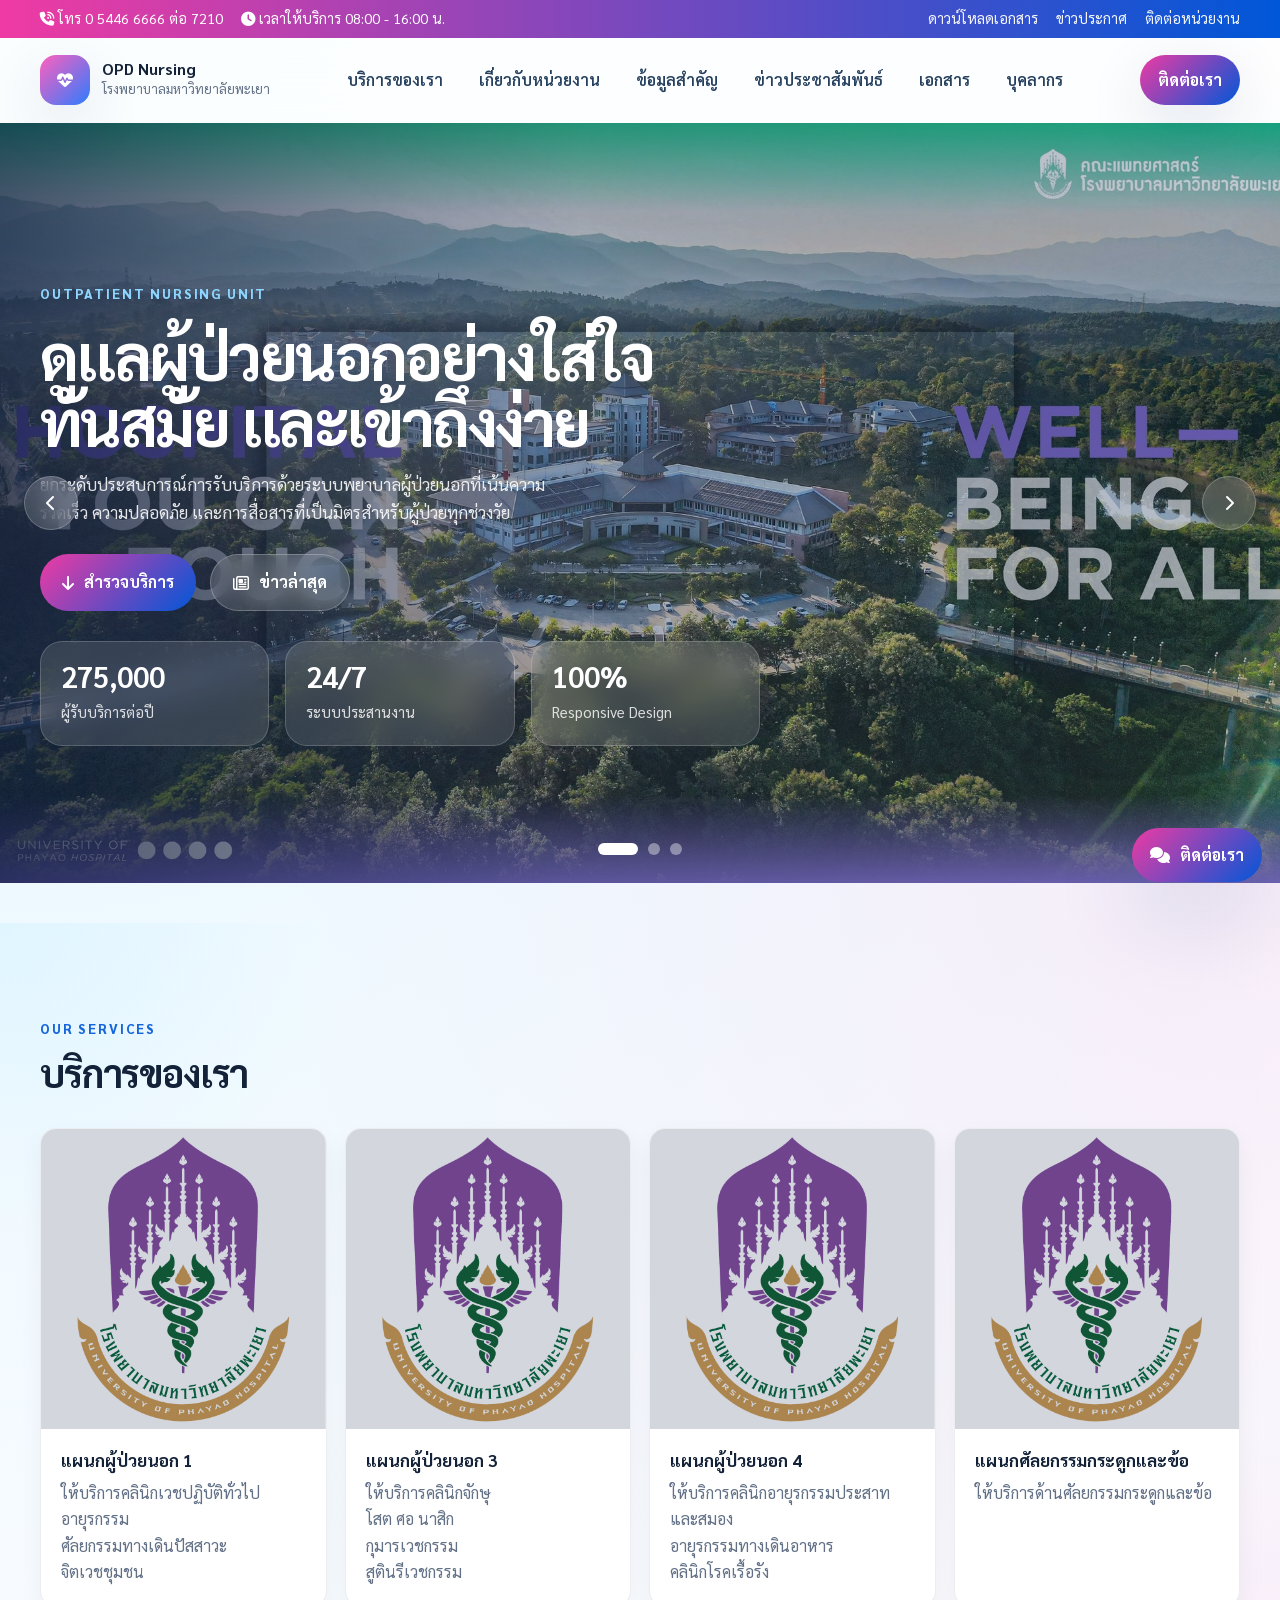
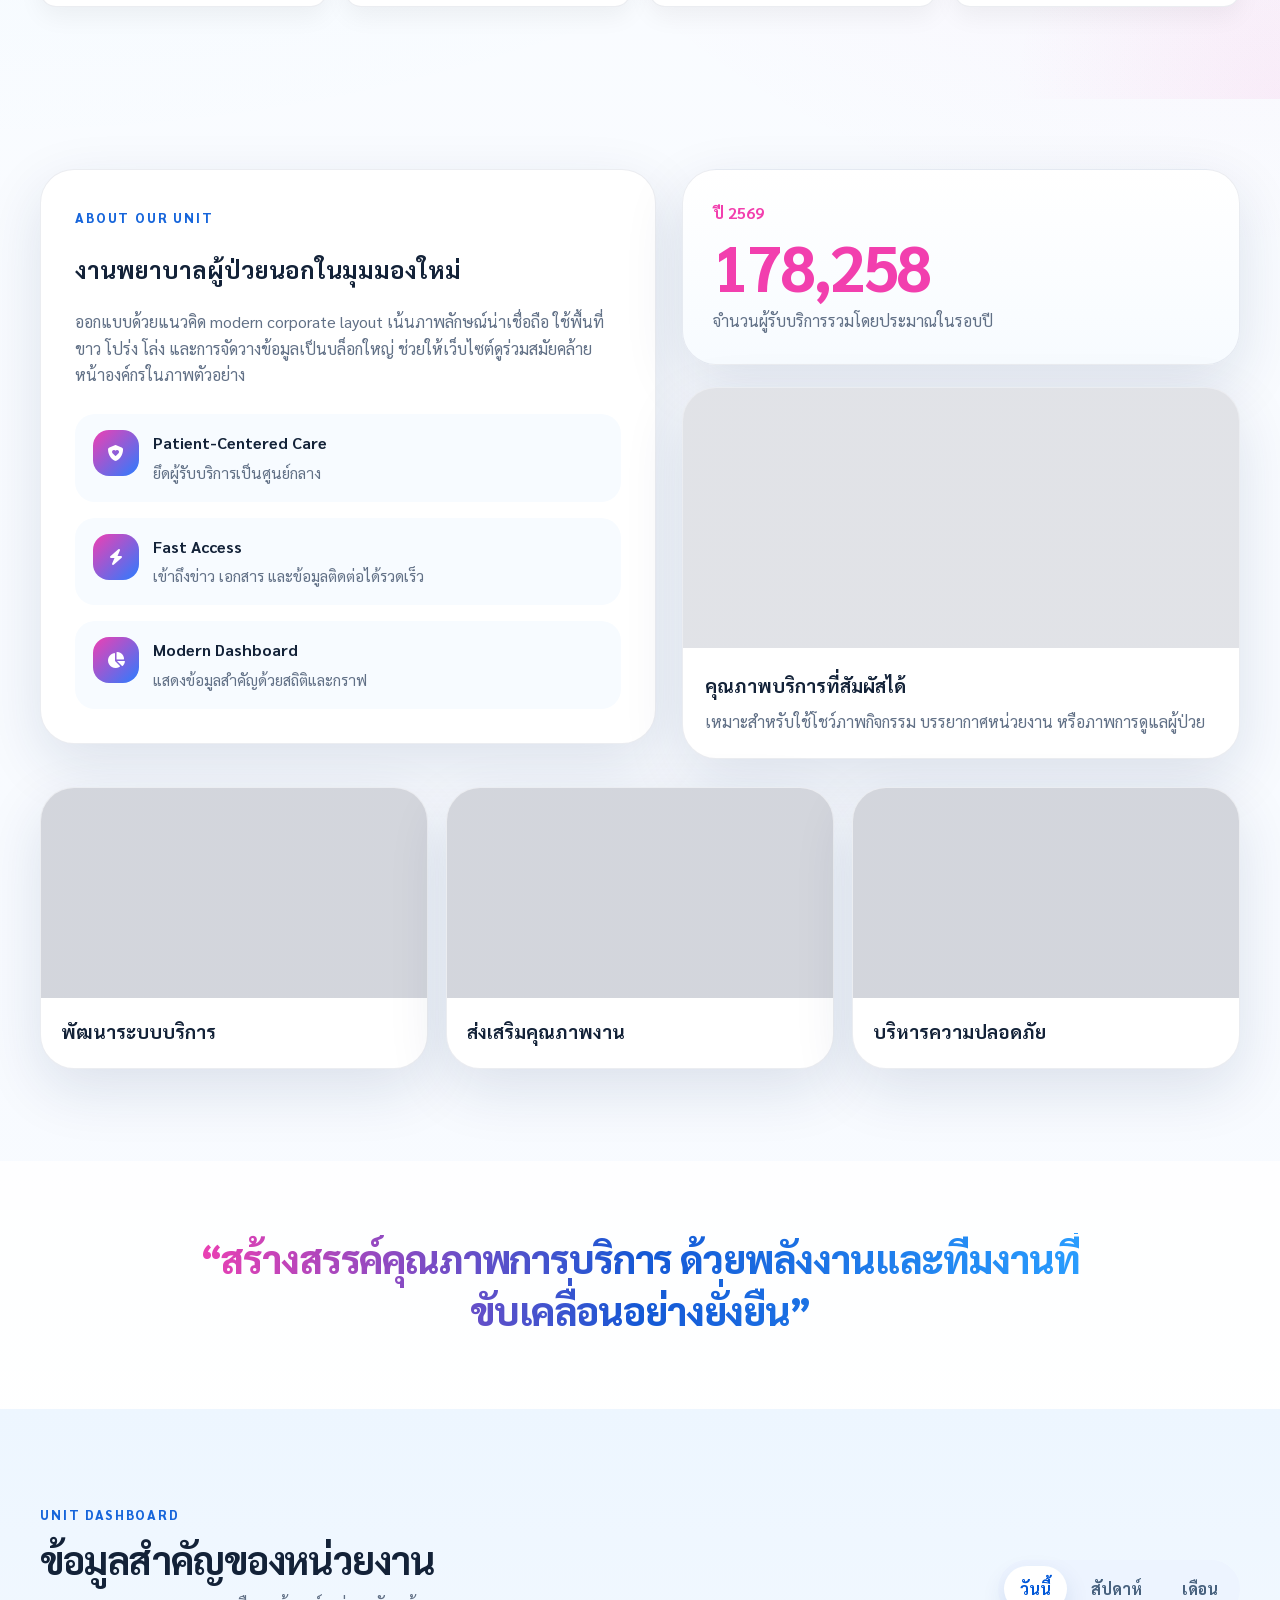
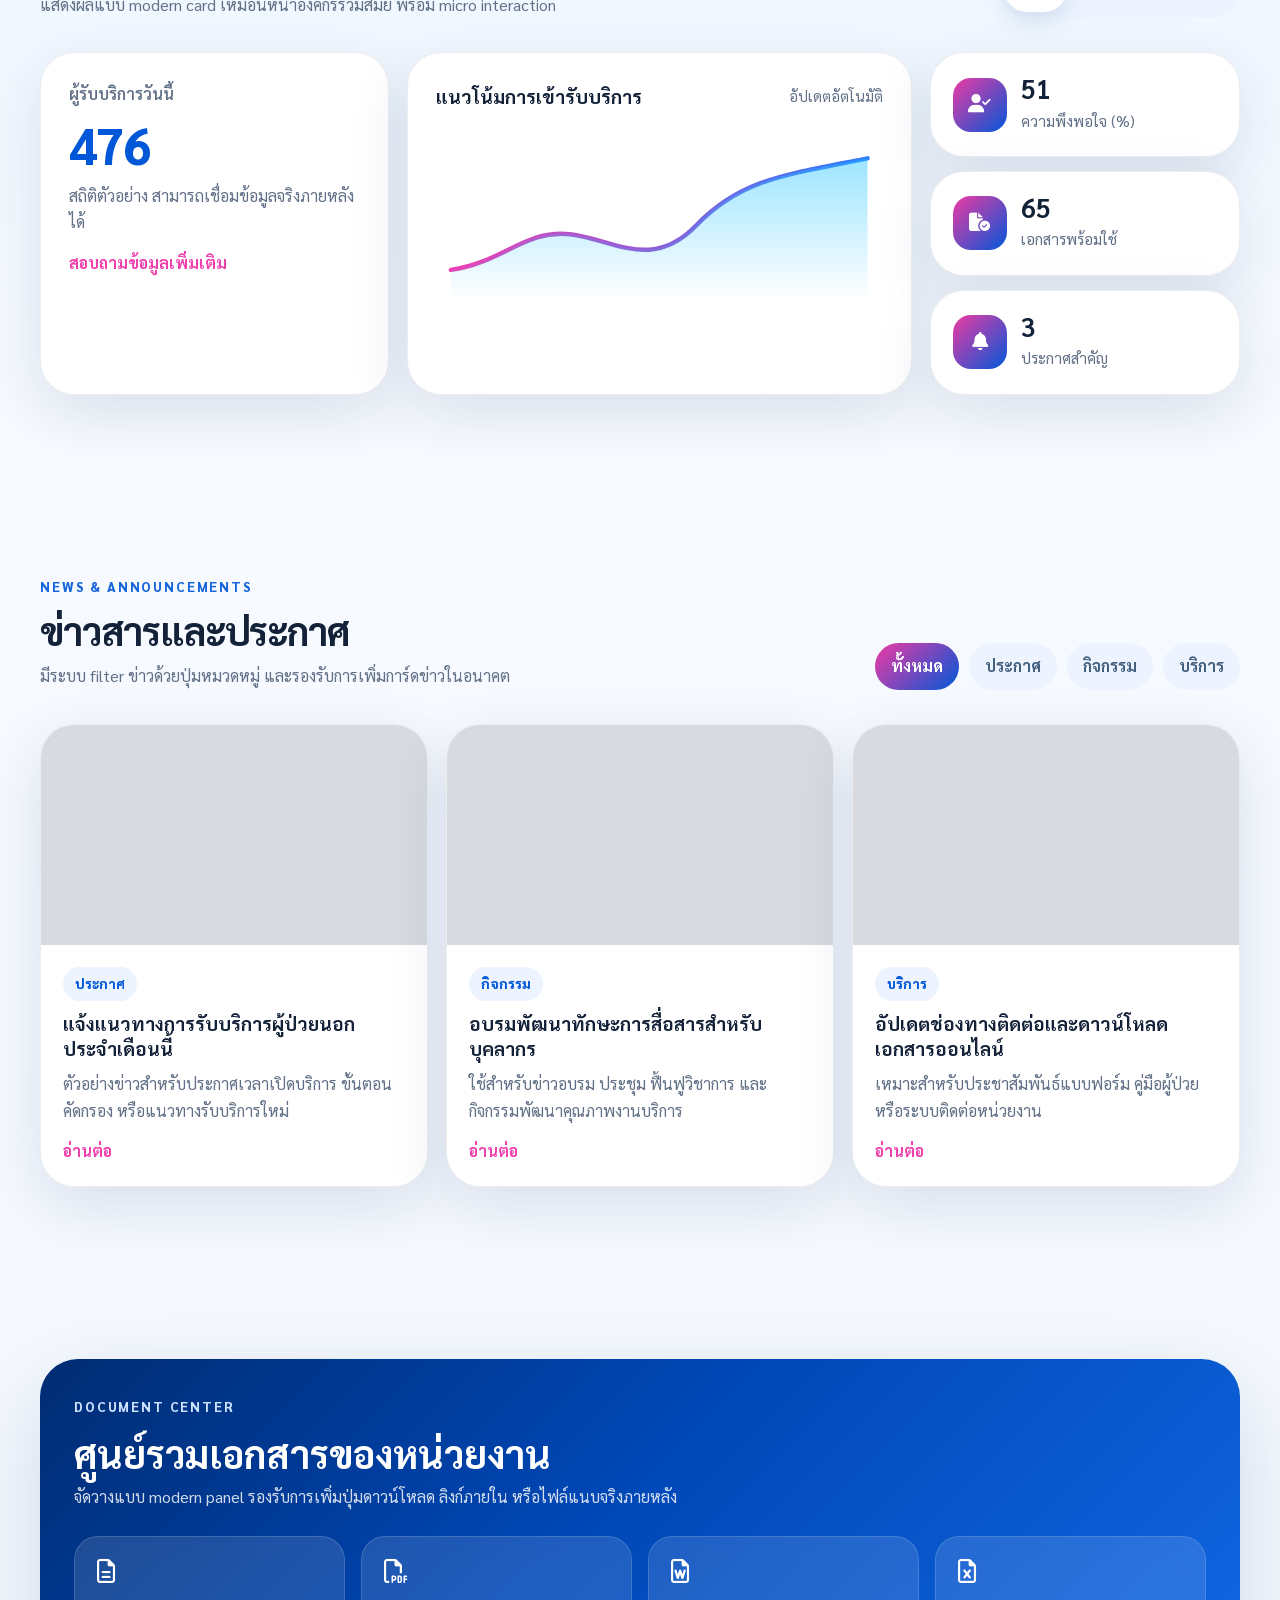
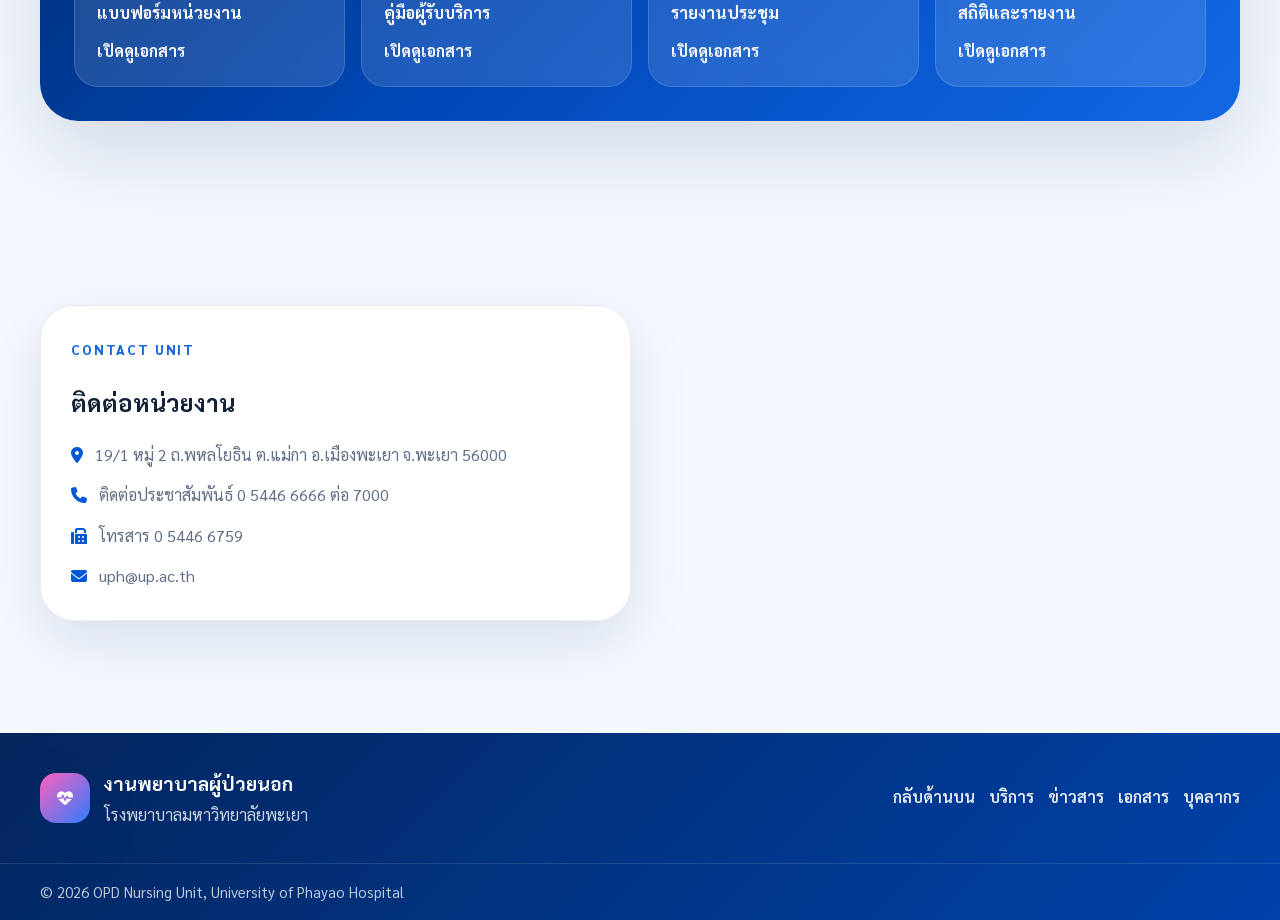
==== commit 6e007a54: "รรร" ====
--- a/index.html
+++ b/index.html
@@ -40,7 +40,7 @@
       <a href="index.html" class="brand" aria-label="หน้าแรก งานพยาบาลผู้ป่วยนอก">
         <span class="brand-mark"><i class="fa-solid fa-heart-pulse"></i></span>
         <span class="brand-text">
-          <strong>OPD Nursing EENT</strong>
+          <strong>OPD Nursing </strong>
           <small>โรงพยาบาลมหาวิทยาลัยพะเยา</small>
         </span>
       </a>
@@ -158,7 +158,7 @@
         <div class="section-heading align-left reveal">
           <span class="section-kicker">OUR SERVICES</span>
           <h2>บริการของเรา</h2>
-          <p>นำเสนอในรูปแบบการ์ดภาพขนาดใหญ่ เหมาะกับเว็บไซต์สมัยใหม่และการใช้งานบนมือถือ</p>
+          <p></p>
         </div>
 
         <div class="service-grid">
@@ -465,26 +465,15 @@
           <ul class="contact-list">
             <li><i class="fa-solid fa-location-dot"></i> 19/1 หมู่ 2 ถ.พหลโยธิน ต.แม่กา อ.เมืองพะเยา จ.พะเยา 56000</li>
             <li><i class="fa-solid fa-phone"></i> ติดต่อประชาสัมพันธ์ 0 5446 6666 ต่อ 7000</li>
-            <li><i class="fa-solid fa-phone"></i> ติดต่อแผนกผู้ป่วยนอกจักษุ โสต ศอ นาสิก 0 5446 6666 ต่อ 7210</li>
+            
             <li><i class="fa-solid fa-fax"></i> โทรสาร 0 5446 6759</li>
             <li><i class="fa-solid fa-envelope"></i> uph@up.ac.th</li>
           </ul>
         </div>
 
-        <div class="contact-panel reveal">
-          <h3>ฟังก์ชันที่เพิ่มให้แล้ว</h3>
-          <div class="feature-checks">
-            <span><i class="fa-solid fa-check"></i> Hero slider</span>
-            <span><i class="fa-solid fa-check"></i> Animated counters</span>
-            <span><i class="fa-solid fa-check"></i> Scroll reveal</span>
-            <span><i class="fa-solid fa-check"></i> News filter</span>
-            <span><i class="fa-solid fa-check"></i> Mobile menu</span>
-            <span><i class="fa-solid fa-check"></i> Sticky modern header</span>
-          </div>
-
-          <p>
-            คุณสามารถเปลี่ยนภาพพื้นหลัง ข้อความ สถิติ หรือเชื่อมต่อข้อมูลจริงได้ภายหลัง
-            โดยไม่ต้องรื้อโครงสร้างหน้าใหม่ทั้งหมด
+        
+          
+            
           </p>
         </div>
       </div>
@@ -496,7 +485,7 @@
       <div class="footer-brand">
         <span class="brand-mark"><i class="fa-solid fa-heart-pulse"></i></span>
         <div>
-          <h2>งานพยาบาลผู้ป่วยนอกจักษุ โสต ศอ นาสิก</h2>
+          <h2>งานพยาบาลผู้ป่วยนอก </h2>
           <p>โรงพยาบาลมหาวิทยาลัยพะเยา</p>
         </div>
       </div>
@@ -513,7 +502,7 @@
     <div class="footer-bottom">
       <div class="container footer-bottom-inner">
         <p>© 2026 OPD Nursing Unit, University of Phayao Hospital</p>
-        <p>ออกแบบใหม่ในโทน modern corporate</p>
+        <p></p>
       </div>
     </div>
   </footer>
--- a/assets/css/style.css
+++ b/assets/css/style.css
@@ -184,11 +184,12 @@
     linear-gradient(90deg, rgba(6,20,54,.72) 0%, rgba(6,20,54,.35) 45%, rgba(6,20,54,.22) 100%),
     linear-gradient(180deg, rgba(255,255,255,.00) 0%, rgba(255,255,255,.12) 100%);
 }
-.hero-bg-1{
-  background-image:url("https://images.unsplash.com/photo-1516574187841-cb9cc2ca948b?auto=format&fit=crop&w=1600&q=80");
-}
-.hero-bg-2{
-  background-image:url("https://images.unsplash.com/photo-1584515933487-779824d29309?auto=format&fit=crop&w=1600&q=80");
+.hero-bg-1 {
+  background-image: url("../image/uphos.jpg");
+}
+
+.hero-bg-2 {
+  background-image: url("../image/uphosp.jpg");
 }
 .hero-bg-3{
   background-image:url("https://images.unsplash.com/photo-1576091160550-2173dba999ef?auto=format&fit=crop&w=1600&q=80");
@@ -378,10 +379,10 @@
   line-height:1.35;
 }
 .service-info p{margin:0;color:var(--muted)}
-.service-1{background-image:linear-gradient(rgba(10,28,66,.18), rgba(10,28,66,.18)), url("../image/12.jpg")}
-.service-2{background-image:linear-gradient(rgba(10,28,66,.18), rgba(10,28,66,.18)), url("../image/12.jpg")}
-.service-3{background-image:linear-gradient(rgba(10,28,66,.18), rgba(10,28,66,.18)), url("../image/12.jpg")}
-.service-4{background-image:linear-gradient(rgba(10,28,66,.18), rgba(10,28,66,.18)), url("../image/12.jpg")}
+.service-1{background-image:linear-gradient(rgba(10,28,66,.18), rgba(10,28,66,.18)), url("../image/uphospp.png")}
+.service-2{background-image:linear-gradient(rgba(10,28,66,.18), rgba(10,28,66,.18)), url("../image/uphospp.png")}
+.service-3{background-image:linear-gradient(rgba(10,28,66,.18), rgba(10,28,66,.18)), url("../image/uphospp.png")}
+.service-4{background-image:linear-gradient(rgba(10,28,66,.18), rgba(10,28,66,.18)), url("../image/uphospp.png")}
 
 /* HIGHLIGHT */
 .highlight-section{padding-top:70px}
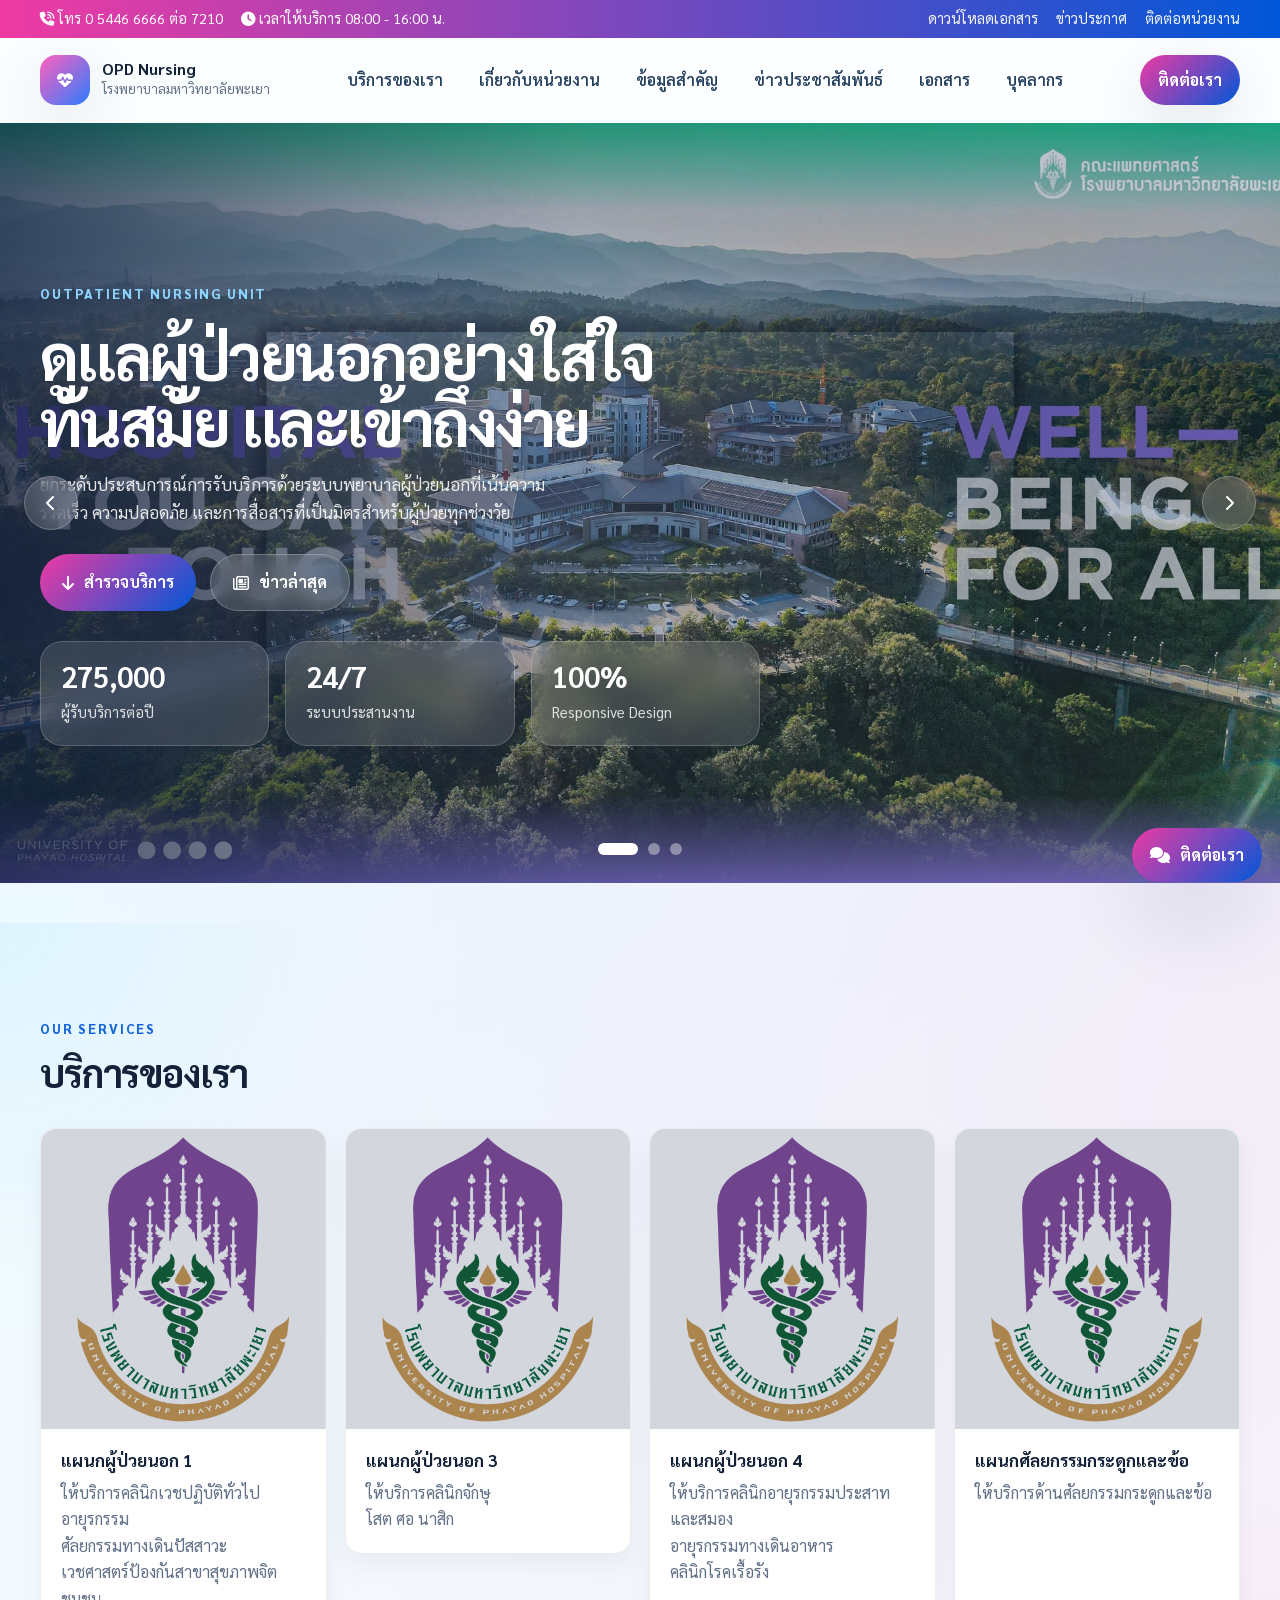
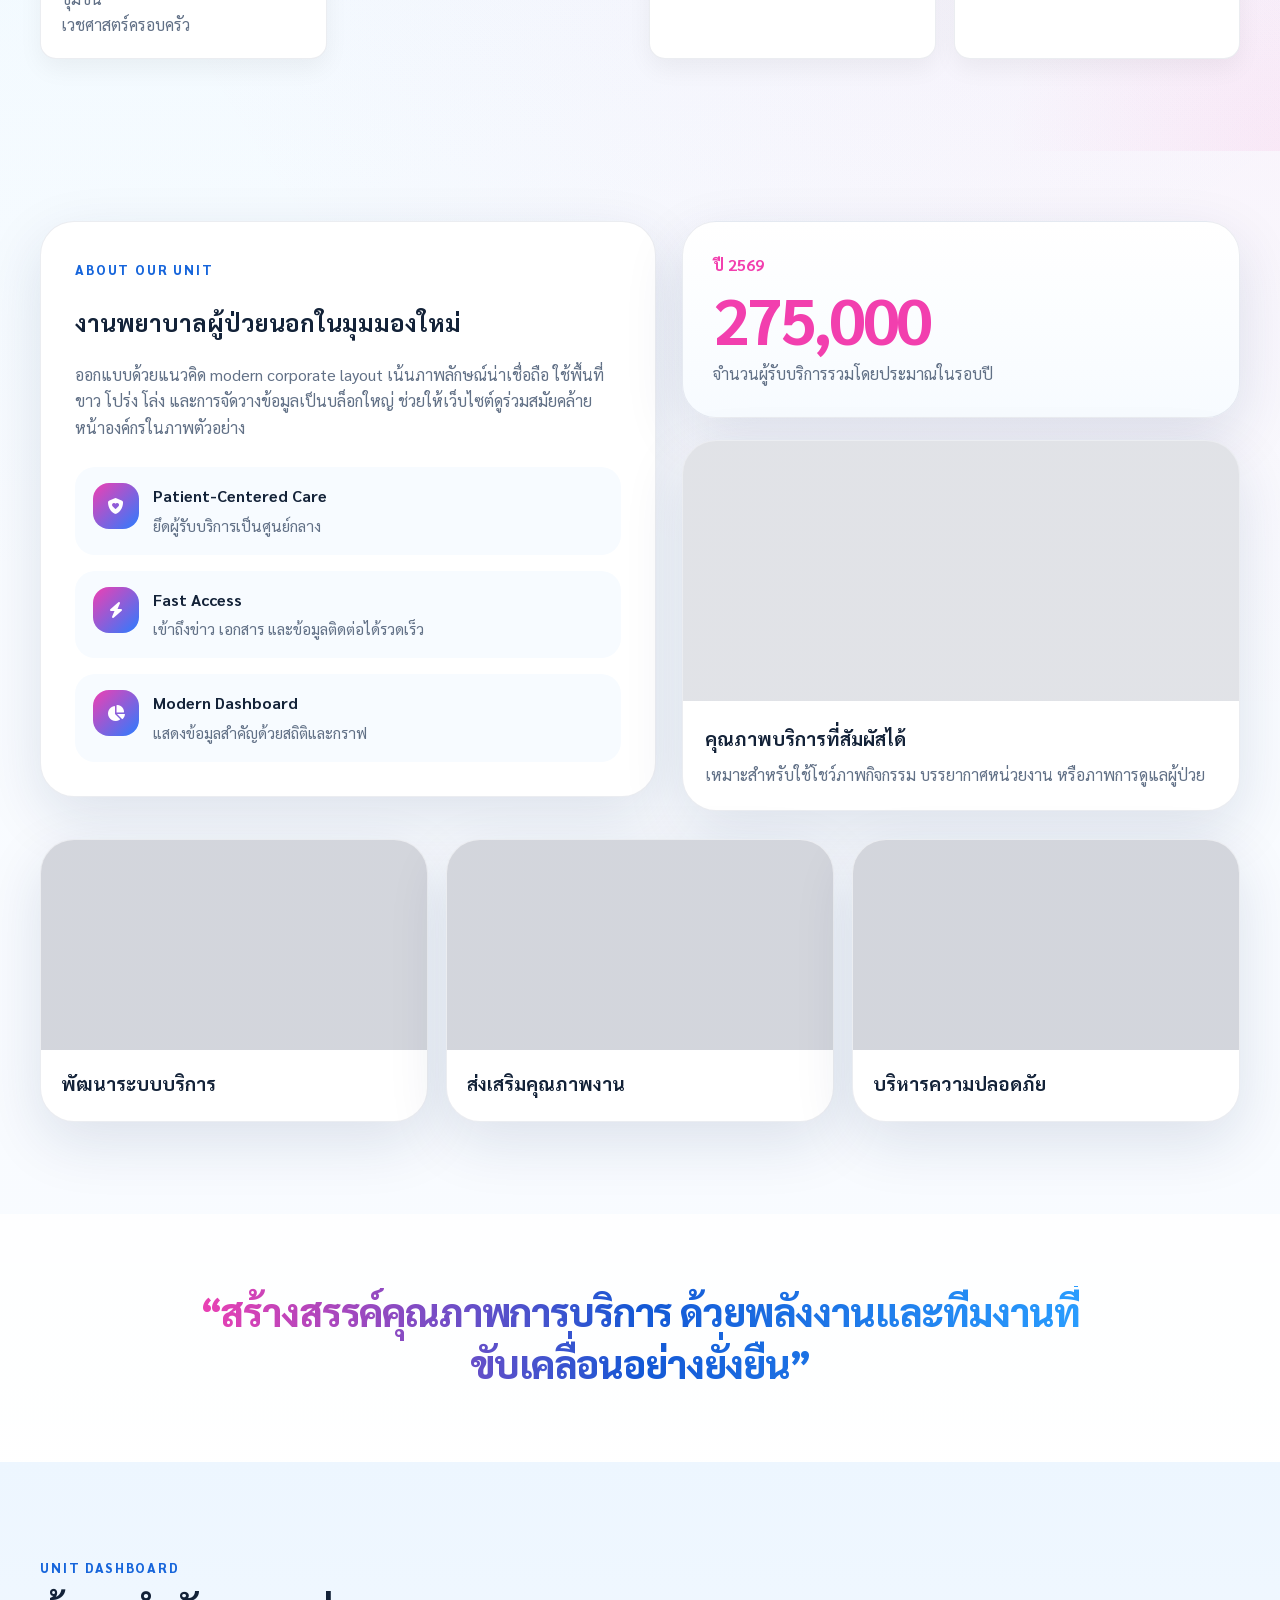
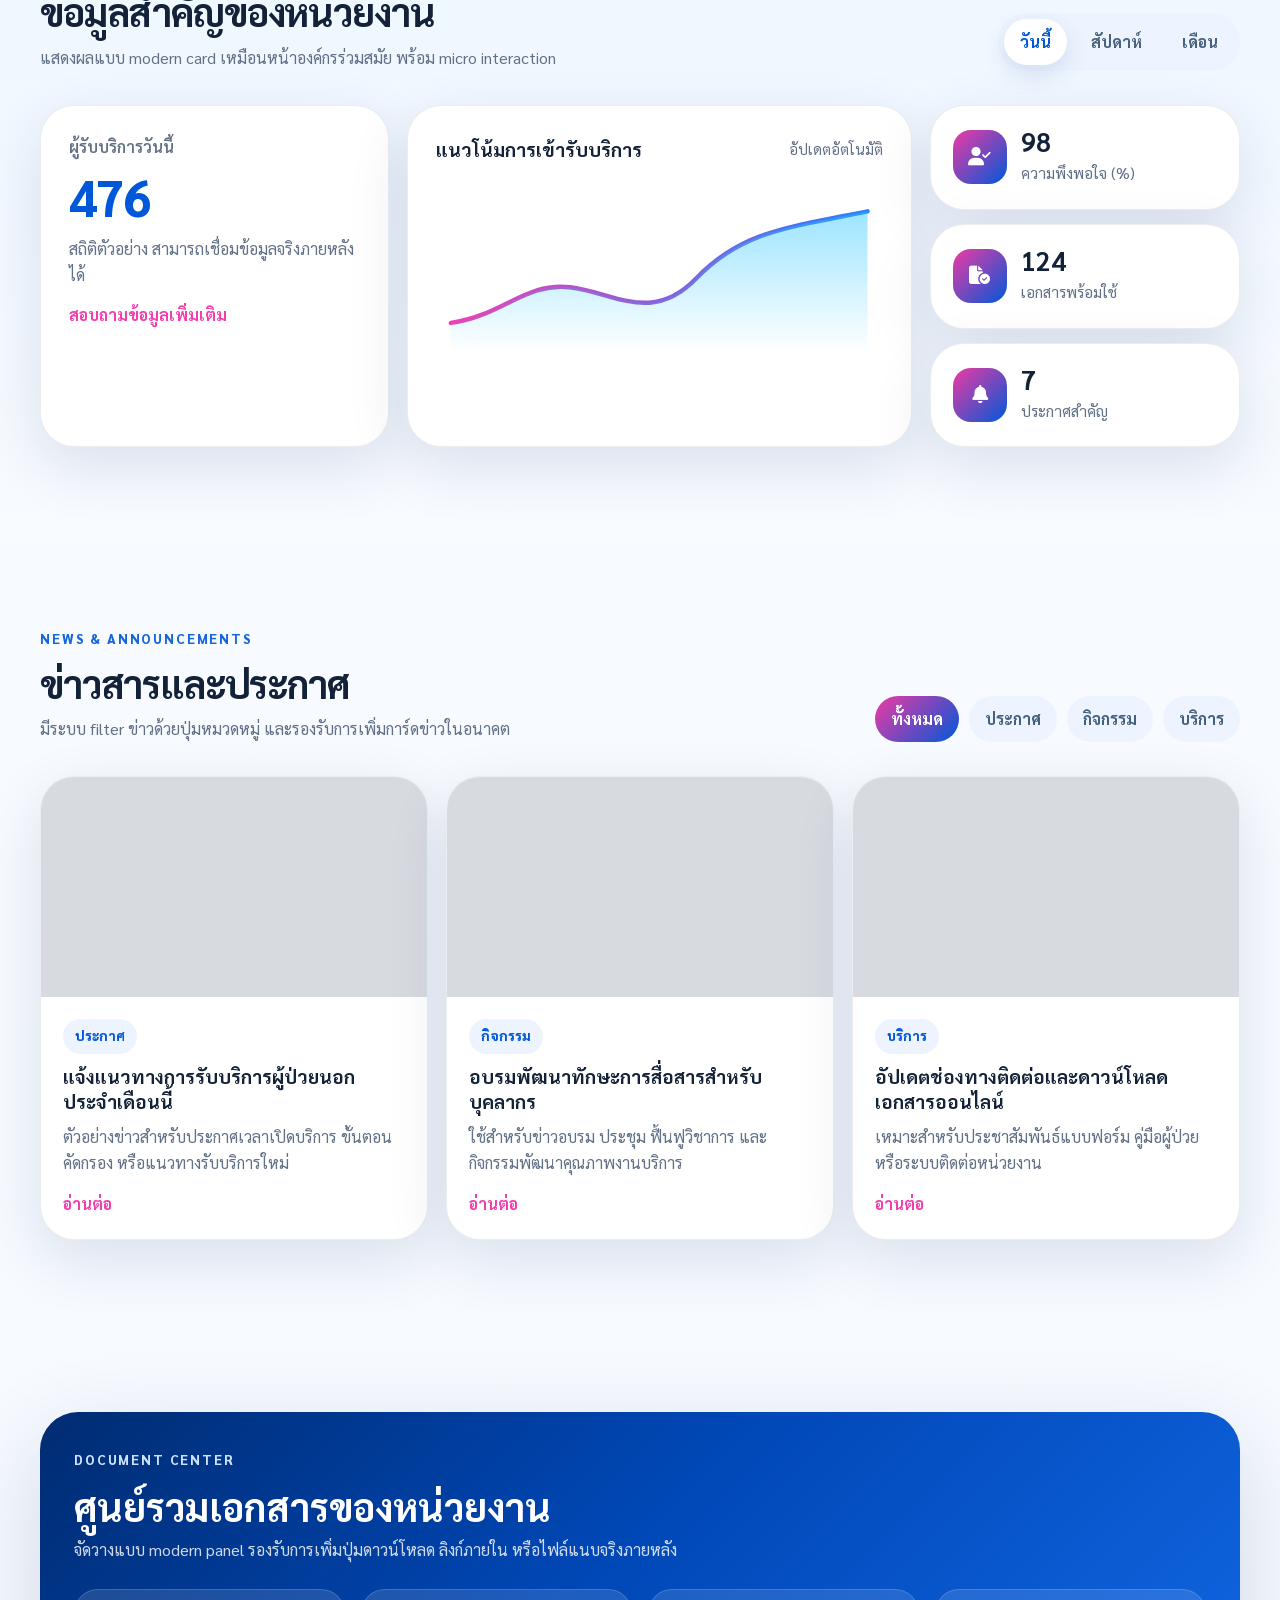
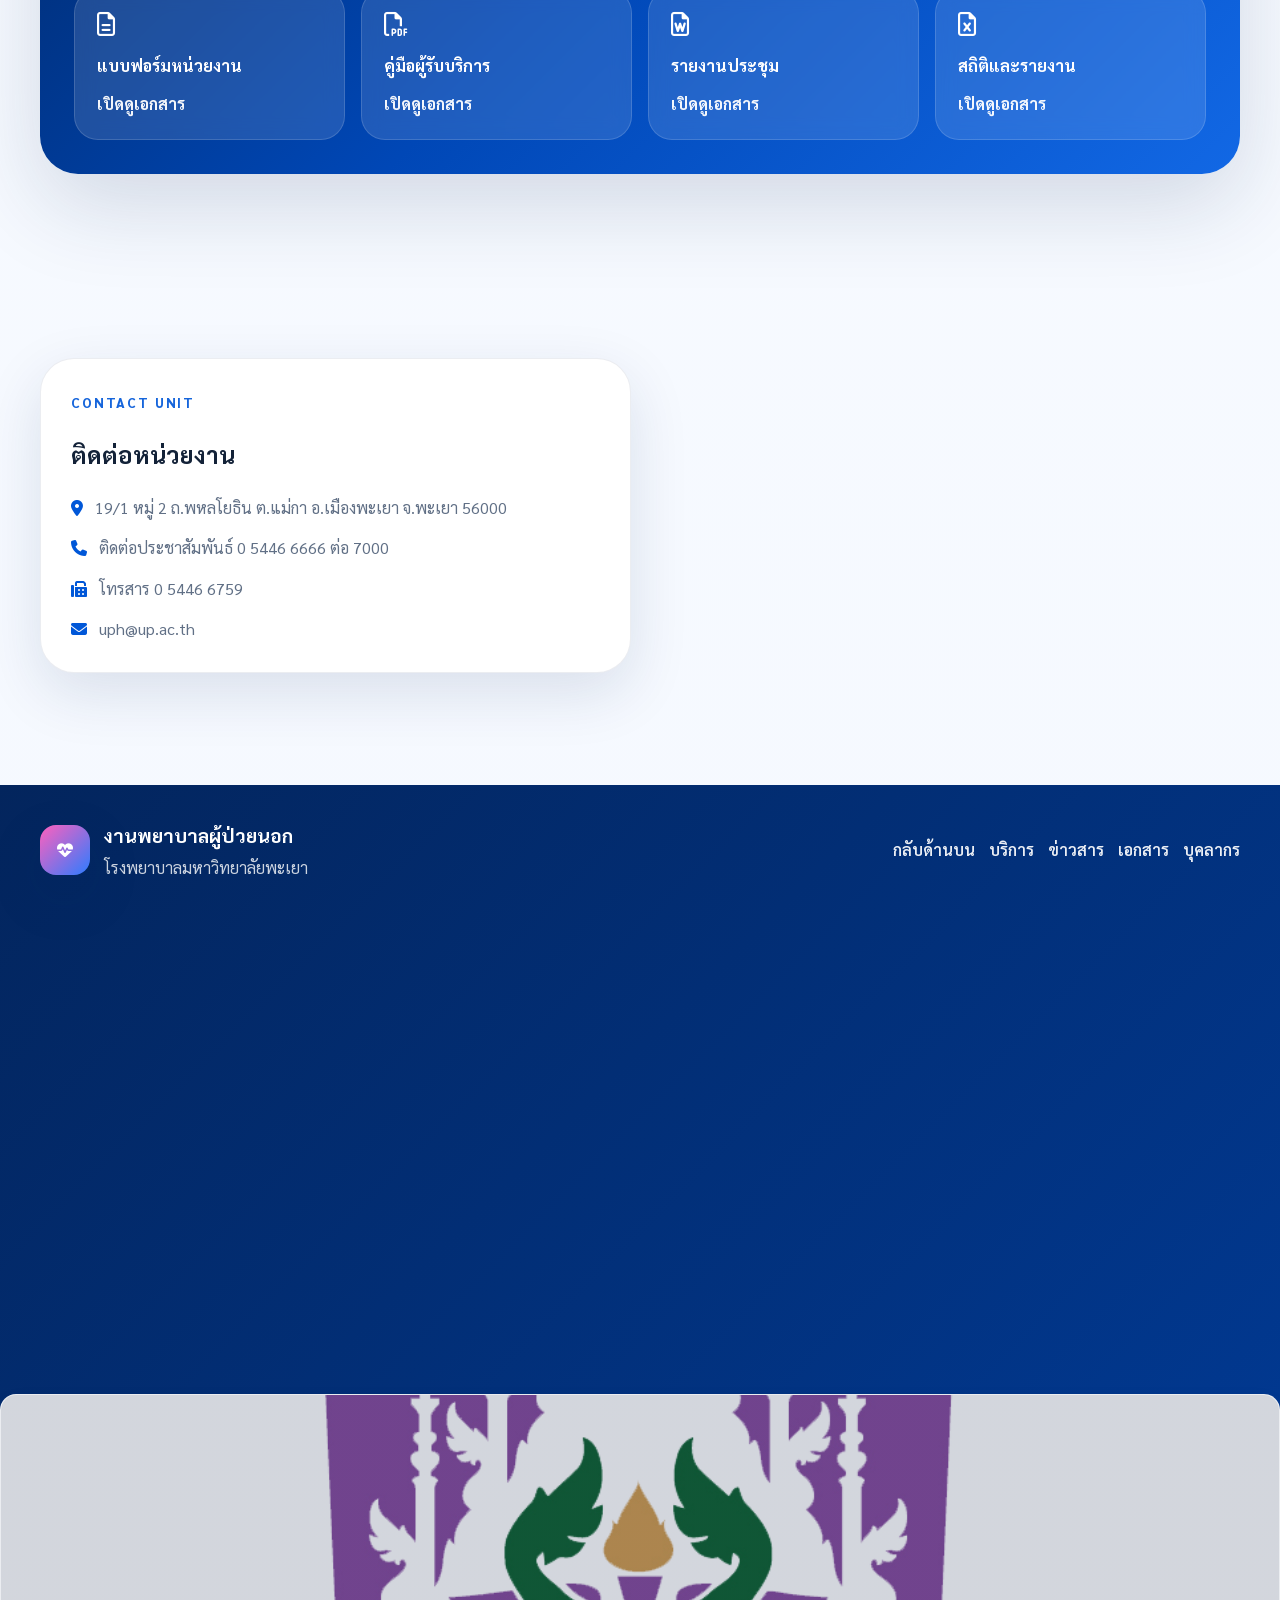
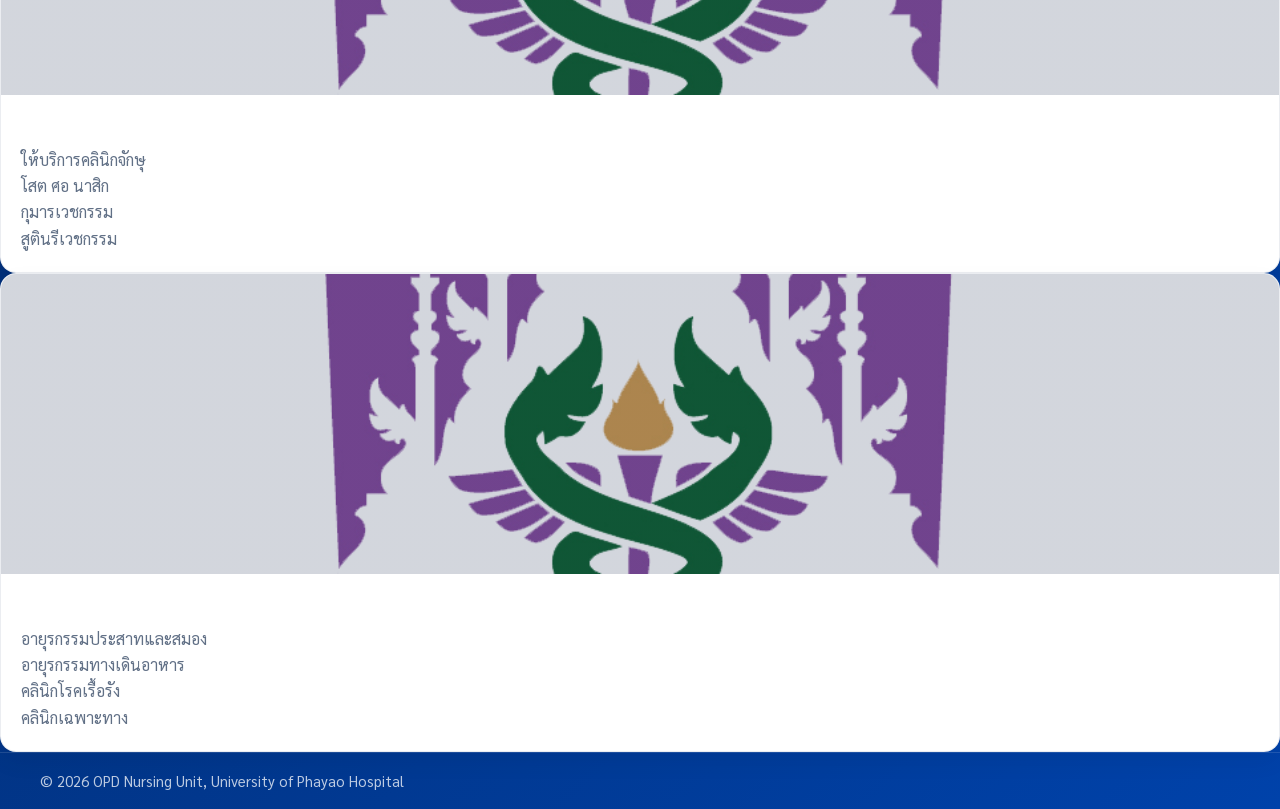
==== commit 081d7a25: "นน" ====
--- a/index.html
+++ b/index.html
@@ -170,20 +170,23 @@
       <p>ให้บริการคลินิกเวชปฏิบัติทั่วไป</p>
       <p>อายุรกรรม </p>
       <p>ศัลยกรรมทางเดินปัสสาวะ</p>
-      <p>จิตเวชชุมชน</p>
+      <p>เวชศาสตร์ป้องกันสาขาสุขภาพจิตชุมชน</p>
+      <p>เวชศาสตร์ครอบครัว</p>
     </div>
   </article>
 </a>
- <article class="service-card reveal">
-            <div class="service-thumb service-3"></div>
-            <div class="service-info">
-              <h3>แผนกผู้ป่วยนอก 3</h3>
-              <p>ให้บริการคลินิกจักษุ</p>
-              <p>โสต ศอ นาสิก</p>
-              <p>กุมารเวชกรรม</p>
-              <p>สูตินรีเวชกรรม</p>
-            </div>
-          </article>
+<a href="pahr/opd3.html" class="service-link">
+  <article class="service-card reveal">
+    <div class="service-thumb service-3"></div>
+    <div class="service-info">
+      <h3>แผนกผู้ป่วยนอก 3</h3>
+      <p>ให้บริการคลินิกจักษุ</p>
+      <p>โสต ศอ นาสิก</p>
+     
+    </div>
+  </article>
+</a>
+ 
 
           <article class="service-card reveal">
             <div class="service-thumb service-2"></div>
@@ -498,7 +501,44 @@
         <a href="pahr/personel.html">บุคลากร</a>
       </div>
     </div>
-
+    <a href="pahr/opd2.html" class="service-link">
+  <article class="service-card reveal">
+    <div class="service-thumb service-2"></div>
+    <div class="service-info">
+      <h3>แผนกผู้ป่วยนอก 2</h3>
+      <p>ให้บริการคลินิกศัลยกรรมทั่วไป</p>
+      <p>ศัลยกรรมกระดูกและข้อ</p>
+      <p>ศัลยกรรมระบบประสาท</p>
+      <p>ศัลยกรรมหลอดเลือด</p>
+    </div>
+  </article>
+</a>
+
+<a href="pahr/opd3.html" class="service-link">
+  <article class="service-card reveal">
+    <div class="service-thumb service-3"></div>
+    <div class="service-info">
+      <h3>แผนกผู้ป่วยนอก 3</h3>
+      <p>ให้บริการคลินิกจักษุ</p>
+      <p>โสต ศอ นาสิก</p>
+      <p>กุมารเวชกรรม</p>
+      <p>สูตินรีเวชกรรม</p>
+    </div>
+  </article>
+</a>
+
+<a href="pahr/opd4.html" class="service-link">
+  <article class="service-card reveal">
+    <div class="service-thumb service-4"></div>
+    <div class="service-info">
+      <h3>แผนกผู้ป่วยนอก 4</h3>
+      <p>อายุรกรรมประสาทและสมอง</p>
+      <p>อายุรกรรมทางเดินอาหาร</p>
+      <p>คลินิกโรคเรื้อรัง</p>
+      <p>คลินิกเฉพาะทาง</p>
+    </div>
+  </article>
+</a>
     <div class="footer-bottom">
       <div class="container footer-bottom-inner">
         <p>© 2026 OPD Nursing Unit, University of Phayao Hospital</p>
--- a/assets/css/style.css
+++ b/assets/css/style.css
@@ -192,7 +192,7 @@
   background-image: url("../image/uphosp.jpg");
 }
 .hero-bg-3{
-  background-image:url("https://images.unsplash.com/photo-1576091160550-2173dba999ef?auto=format&fit=crop&w=1600&q=80");
+  background-image:urlurl("../image/opd4.jpg");
 }
 .hero-content{
   position:relative;
@@ -1150,4 +1150,35 @@
 .service-card:hover {
   transform: translateY(-6px);
   box-shadow: 0 20px 40px rgba(0,0,0,0.08);
+}.schedule-image {
+  width: 100%;
+  margin: 20px 0;
+  border-radius: 16px;
+  overflow: hidden;
+  box-shadow: 0 10px 25px rgba(0,0,0,0.15);
+}
+
+.schedule-image img {
+  width: 100%;
+  height: 250px;
+  object-fit: cover;
+  display: block;
+  transition: transform 0.4s ease;
+}
+
+.schedule-image img:hover {
+  transform: scale(1.05);
+}
+.schedule-image {
+  position: relative;
+}
+
+.schedule-overlay {
+  position: absolute;
+  bottom: 10px;
+  left: 20px;
+  color: #fff;
+  font-size: 20px;
+  font-weight: bold;
+  text-shadow: 0 2px 10px rgba(0,0,0,0.6);
 }
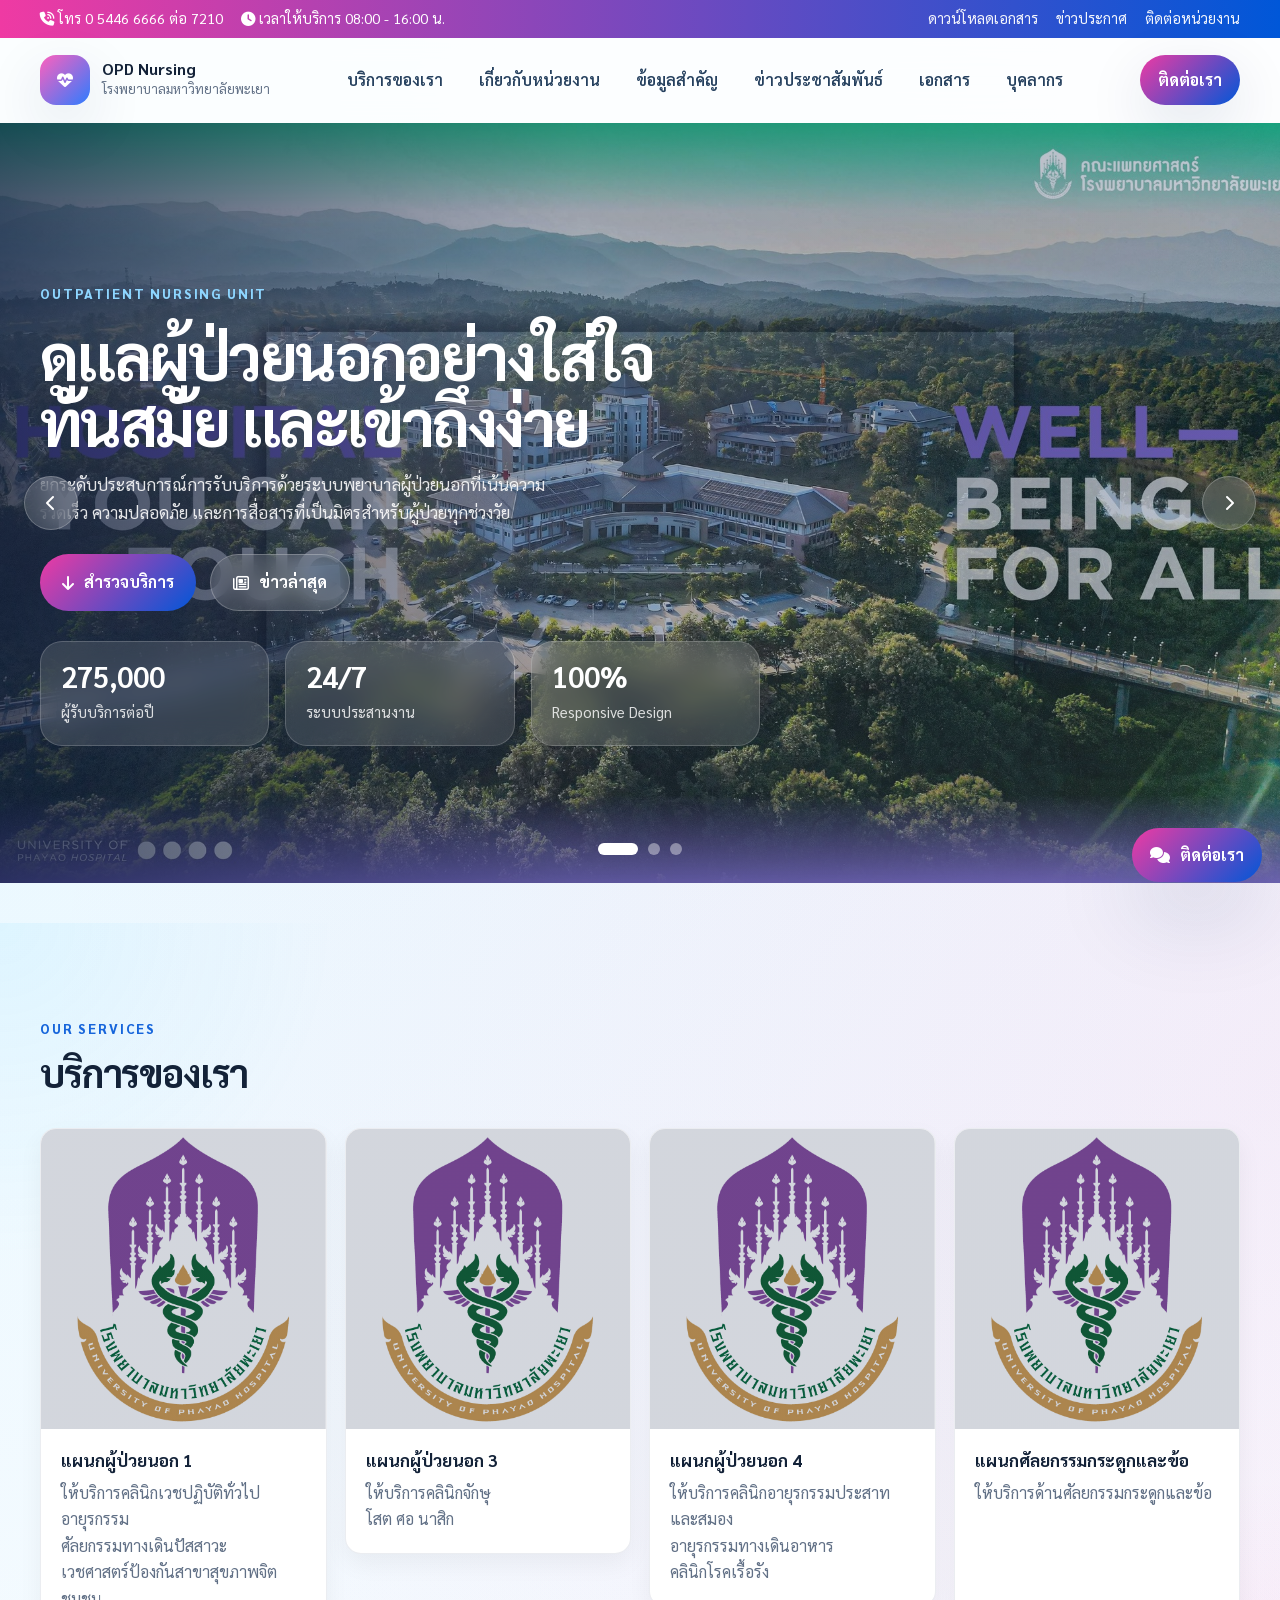
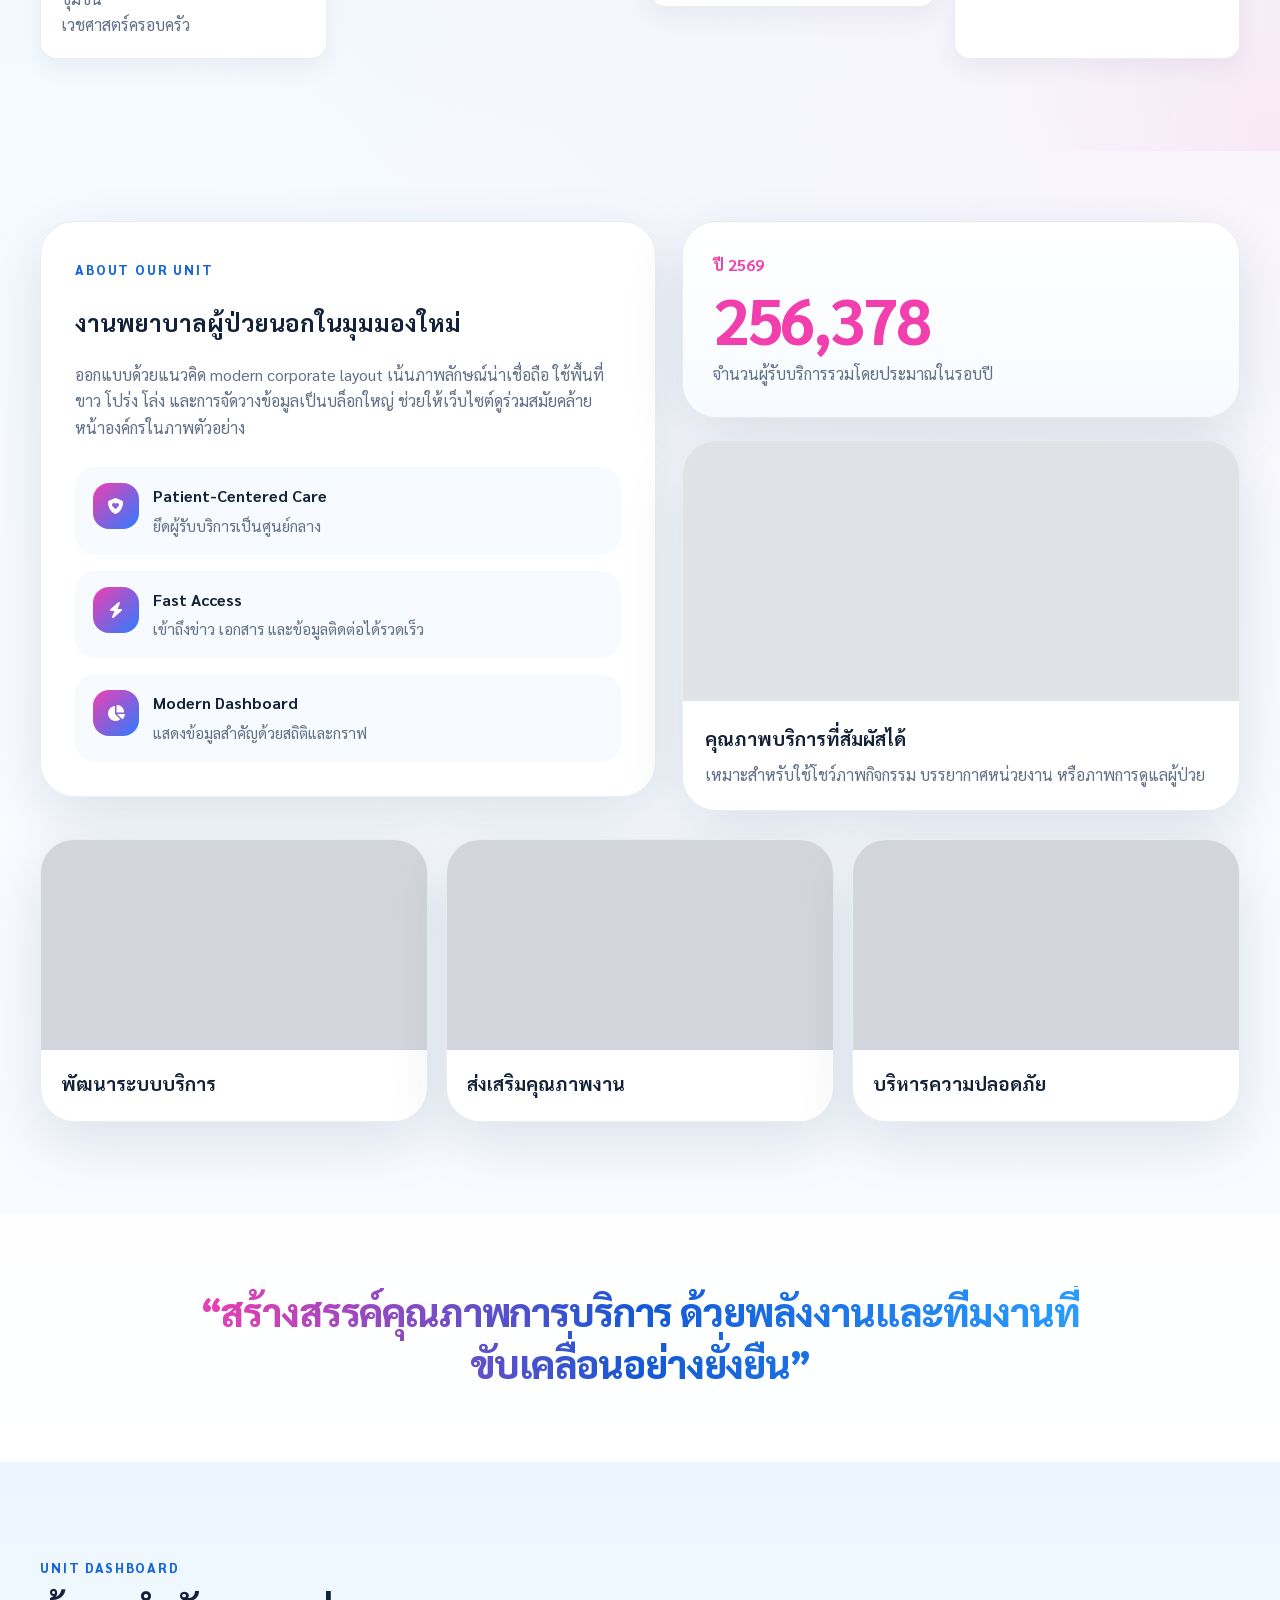
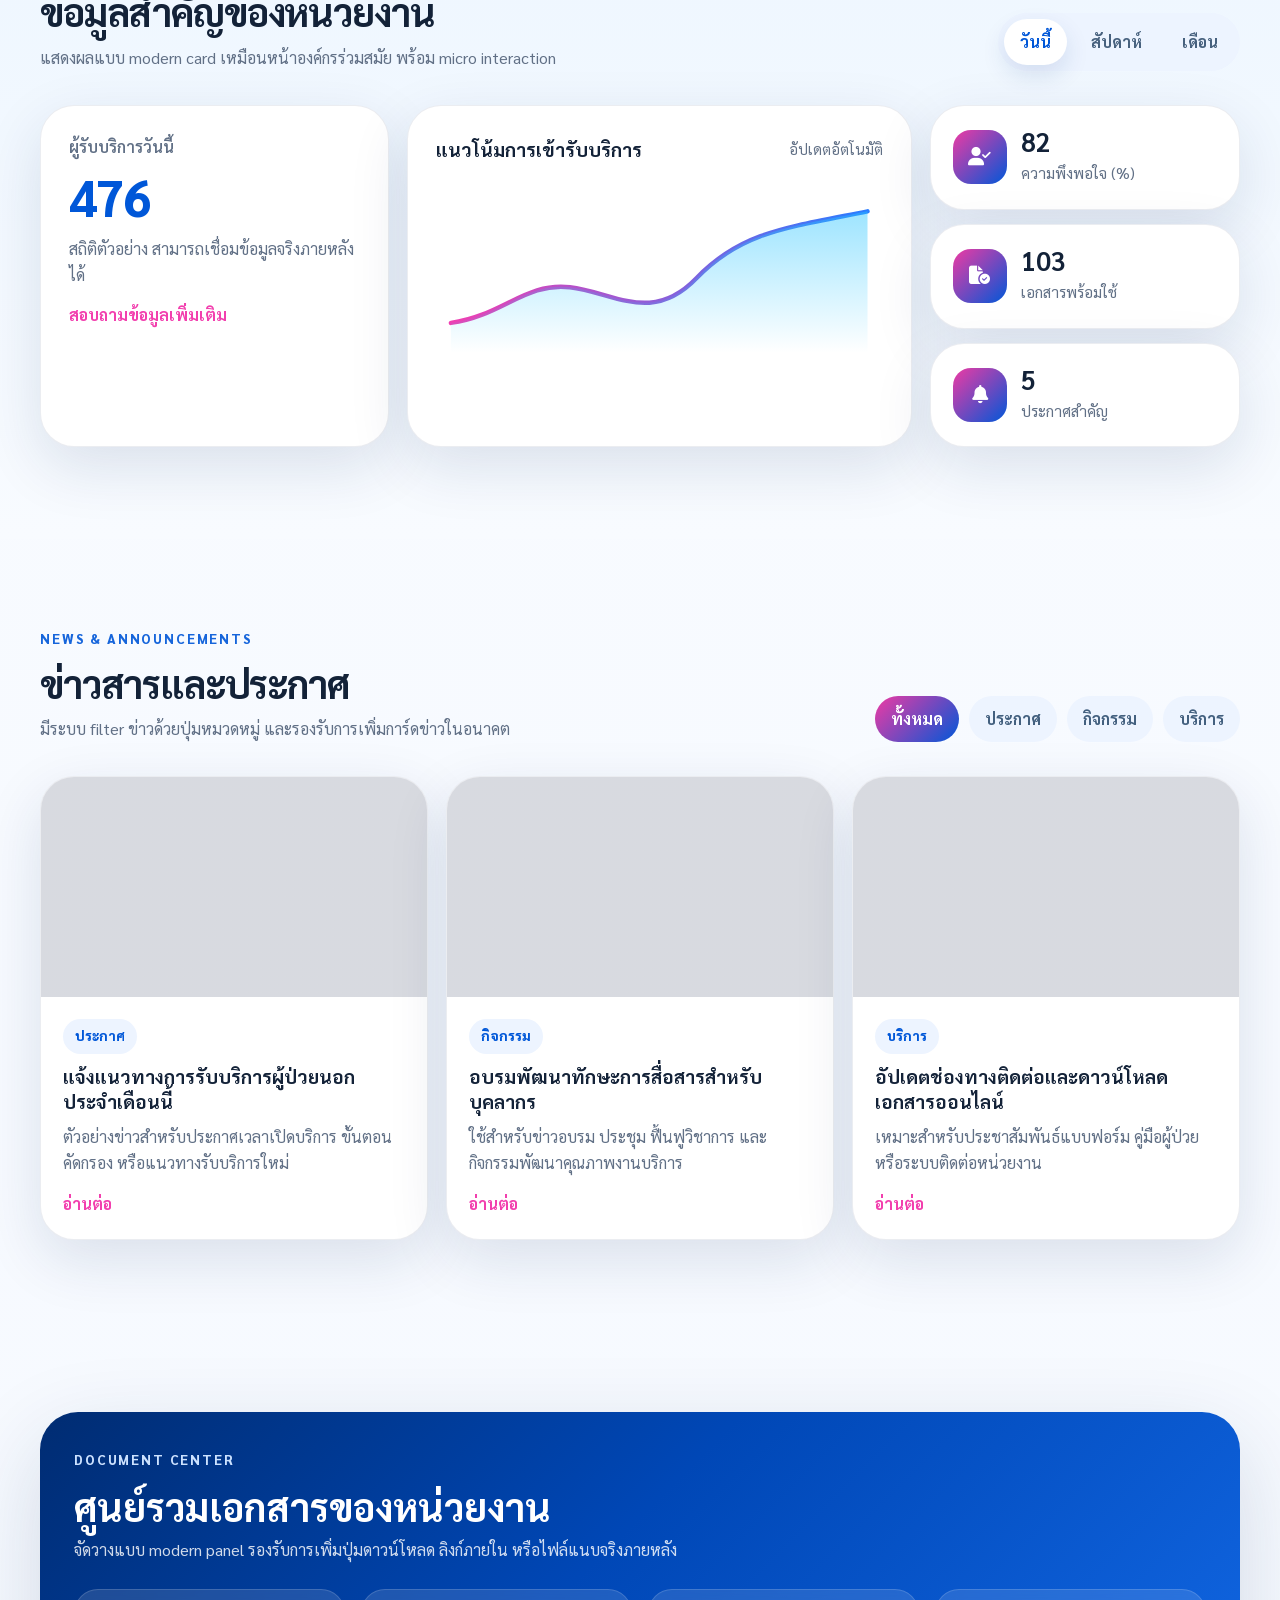
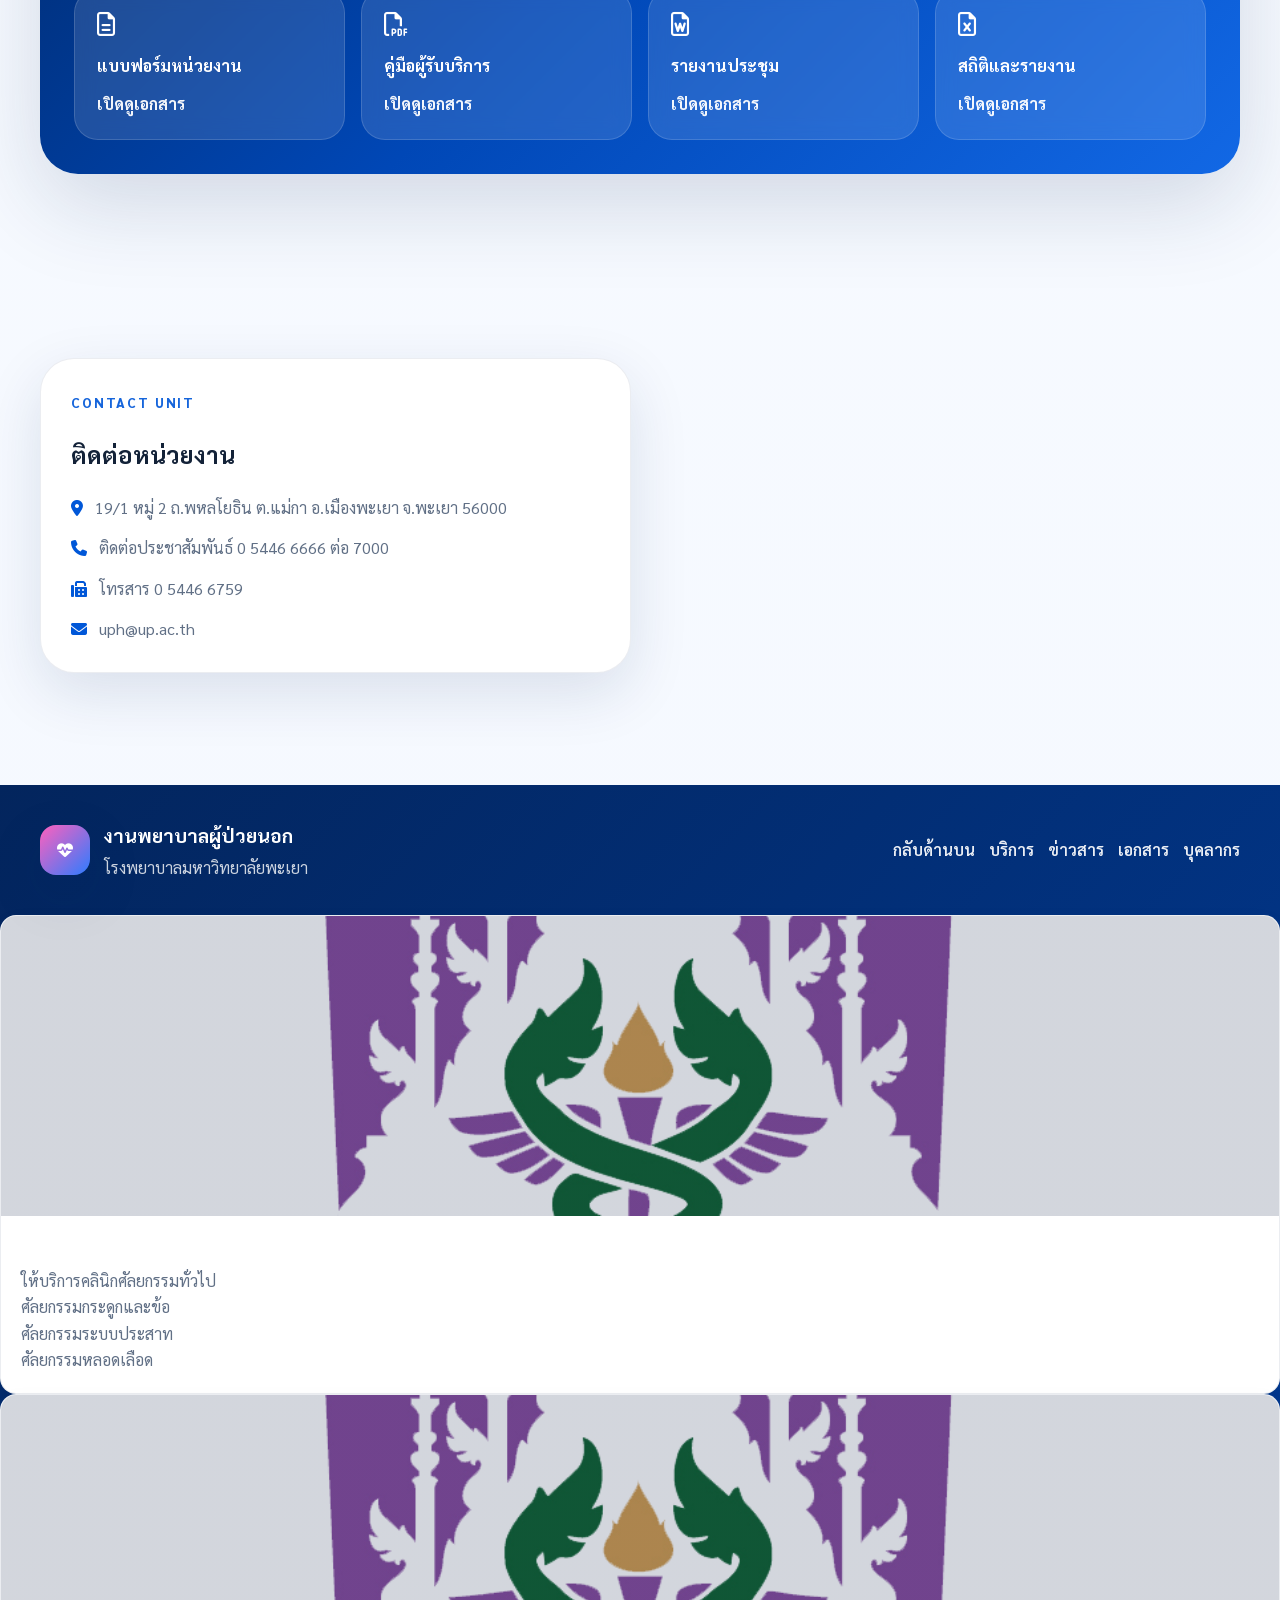
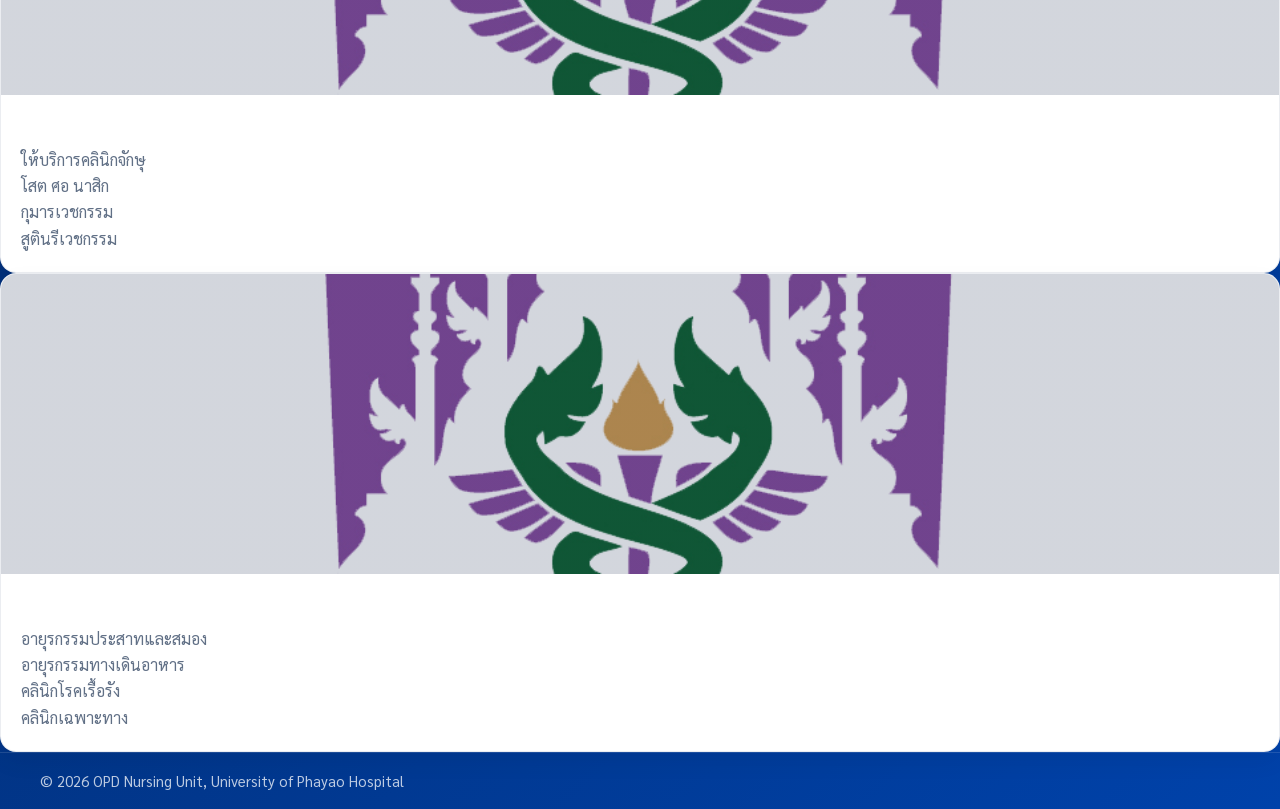
==== commit 1d953bd0: "iii" ====
--- a/index.html
+++ b/index.html
@@ -187,16 +187,17 @@
   </article>
 </a>
  
-
-          <article class="service-card reveal">
-            <div class="service-thumb service-2"></div>
-            <div class="service-info">
-              <h3>แผนกผู้ป่วยนอก 4</h3>
-              <p>ให้บริการคลินิกอายุรกรรมประสาทและสมอง </p>
-              <p>อายุรกรรมทางเดินอาหาร </p>
-              <p> คลินิกโรคเรื้อรัง</p>
-            </div>
-          </article>
+<a href="pahr/opd4.html" class="service-link">
+  <article class="service-card reveal">
+    <div class="service-thumb service-4"></div>
+    <div class="service-info">
+      <h3>แผนกผู้ป่วยนอก 4</h3>
+      <p>ให้บริการคลินิกอายุรกรรมประสาทและสมอง</p>
+      <p>อายุรกรรมทางเดินอาหาร</p>
+      <p>คลินิกโรคเรื้อรัง</p>
+    </div>
+  </article>
+</a>
 
          
 
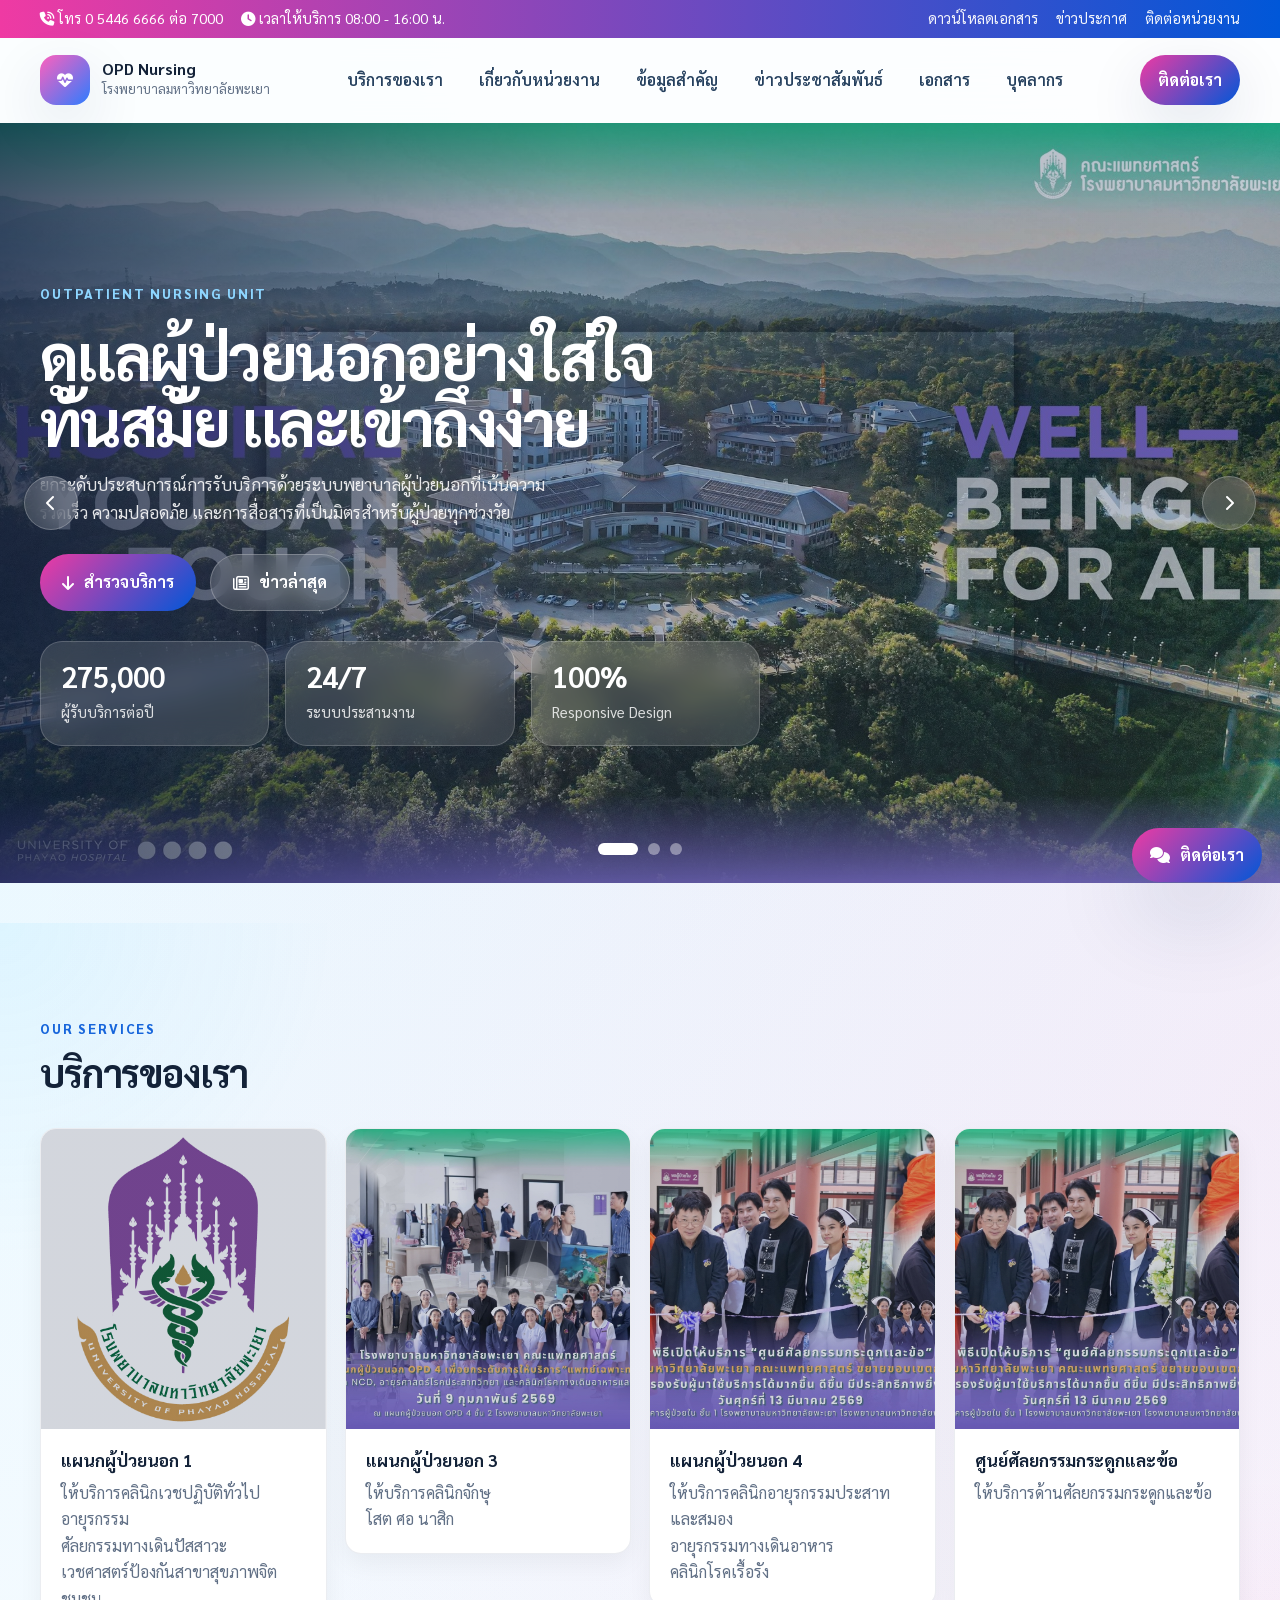
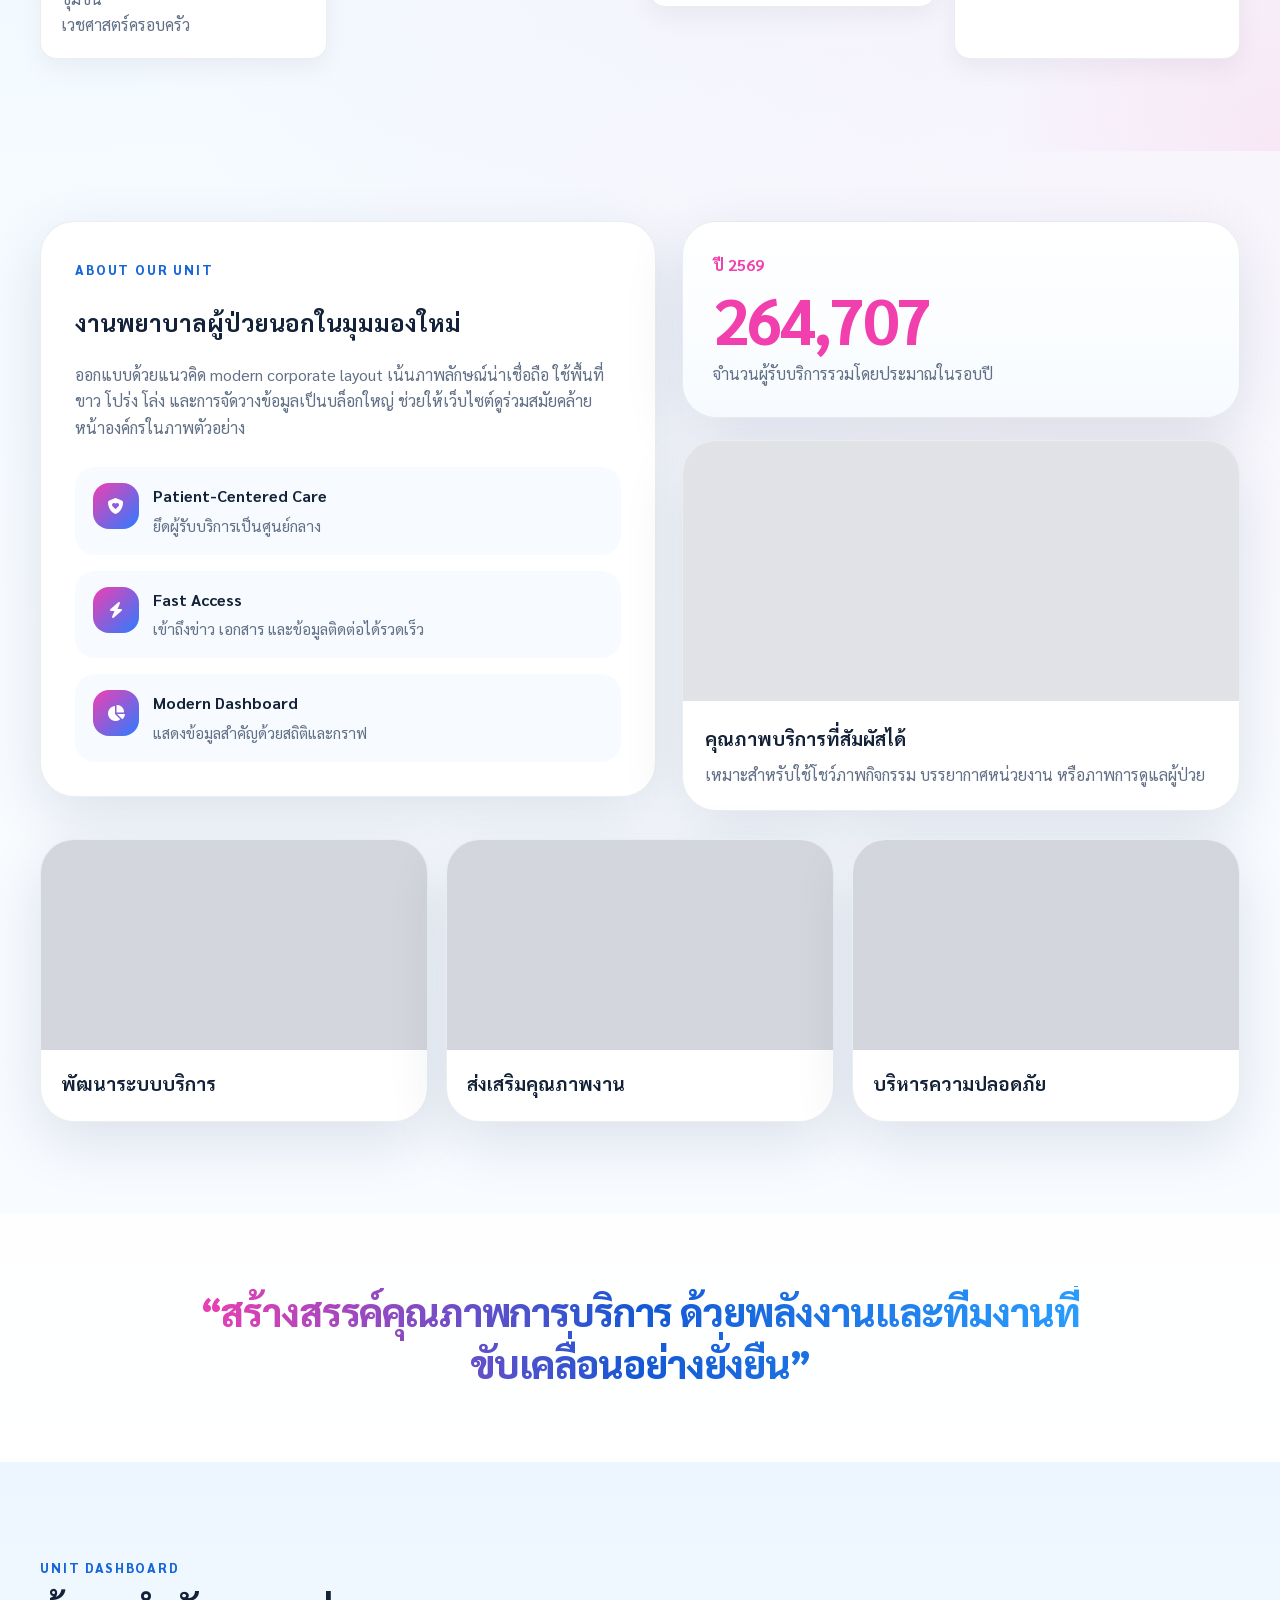
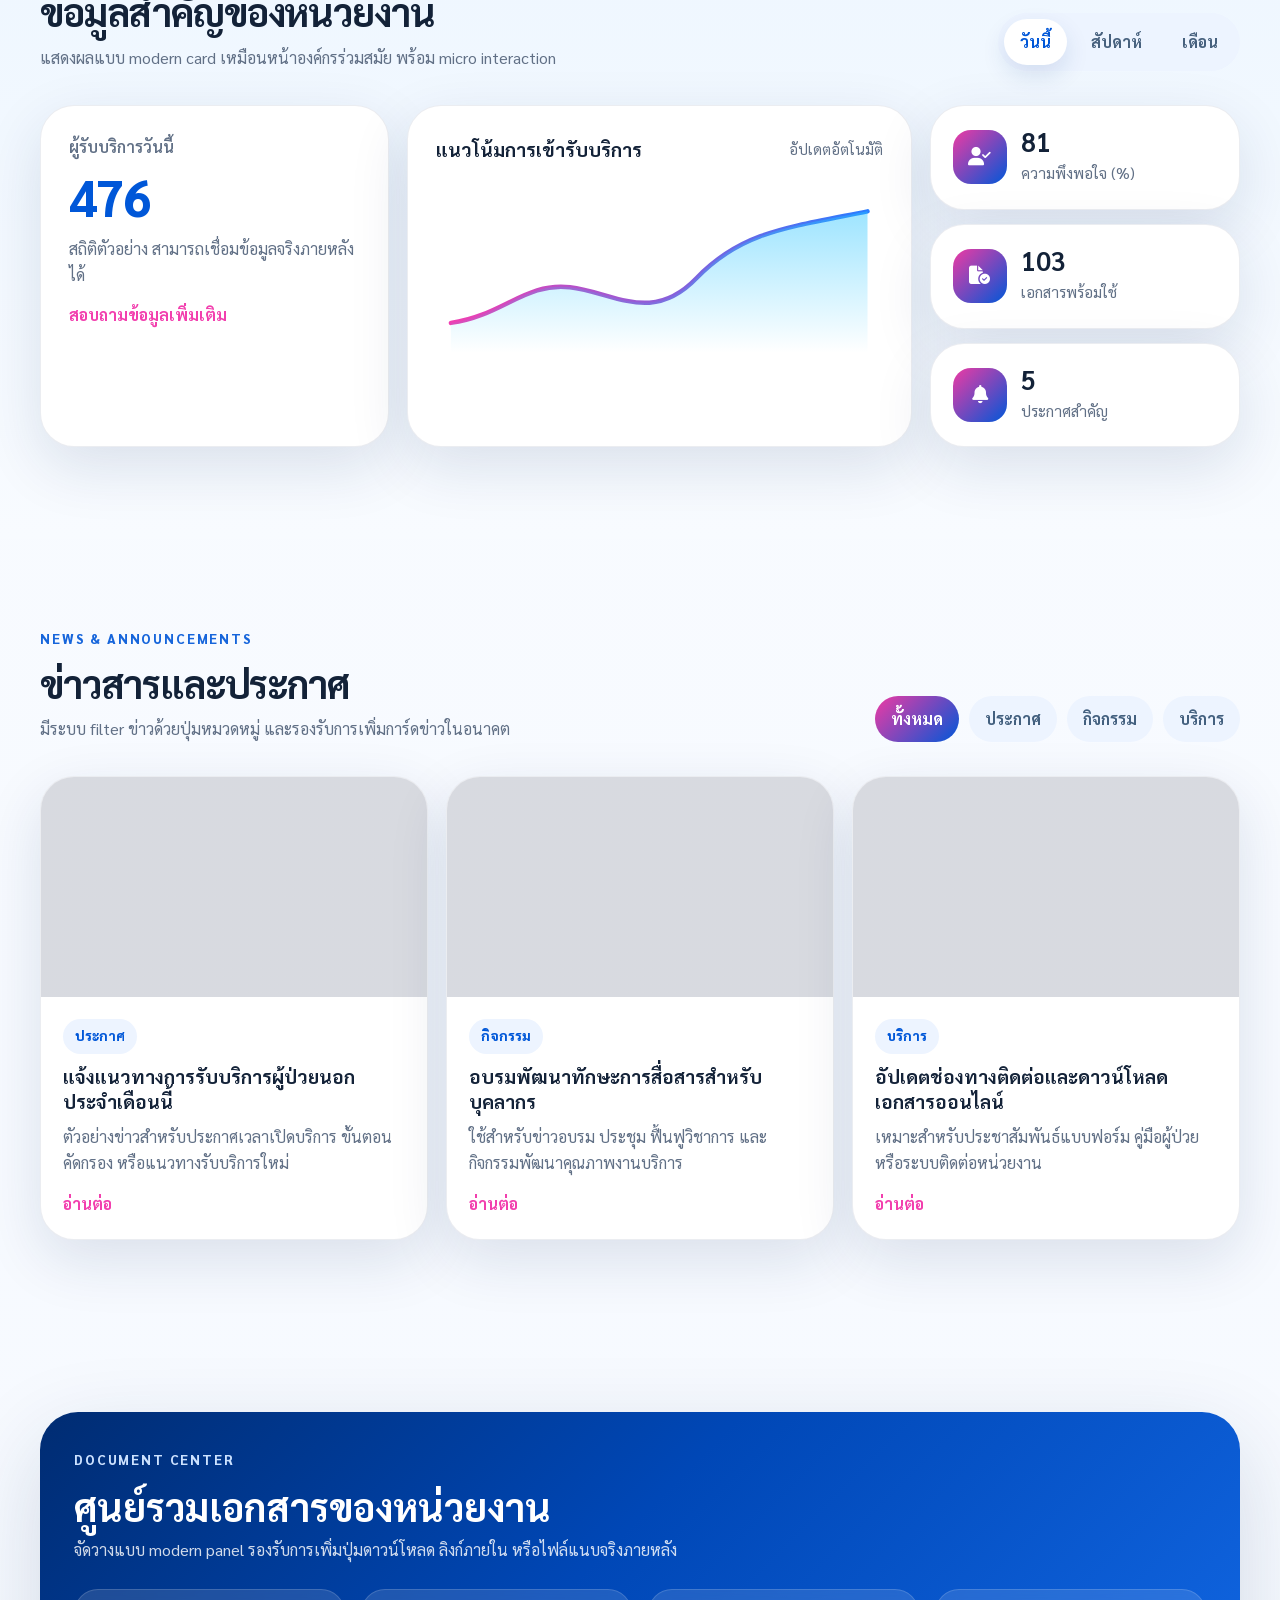
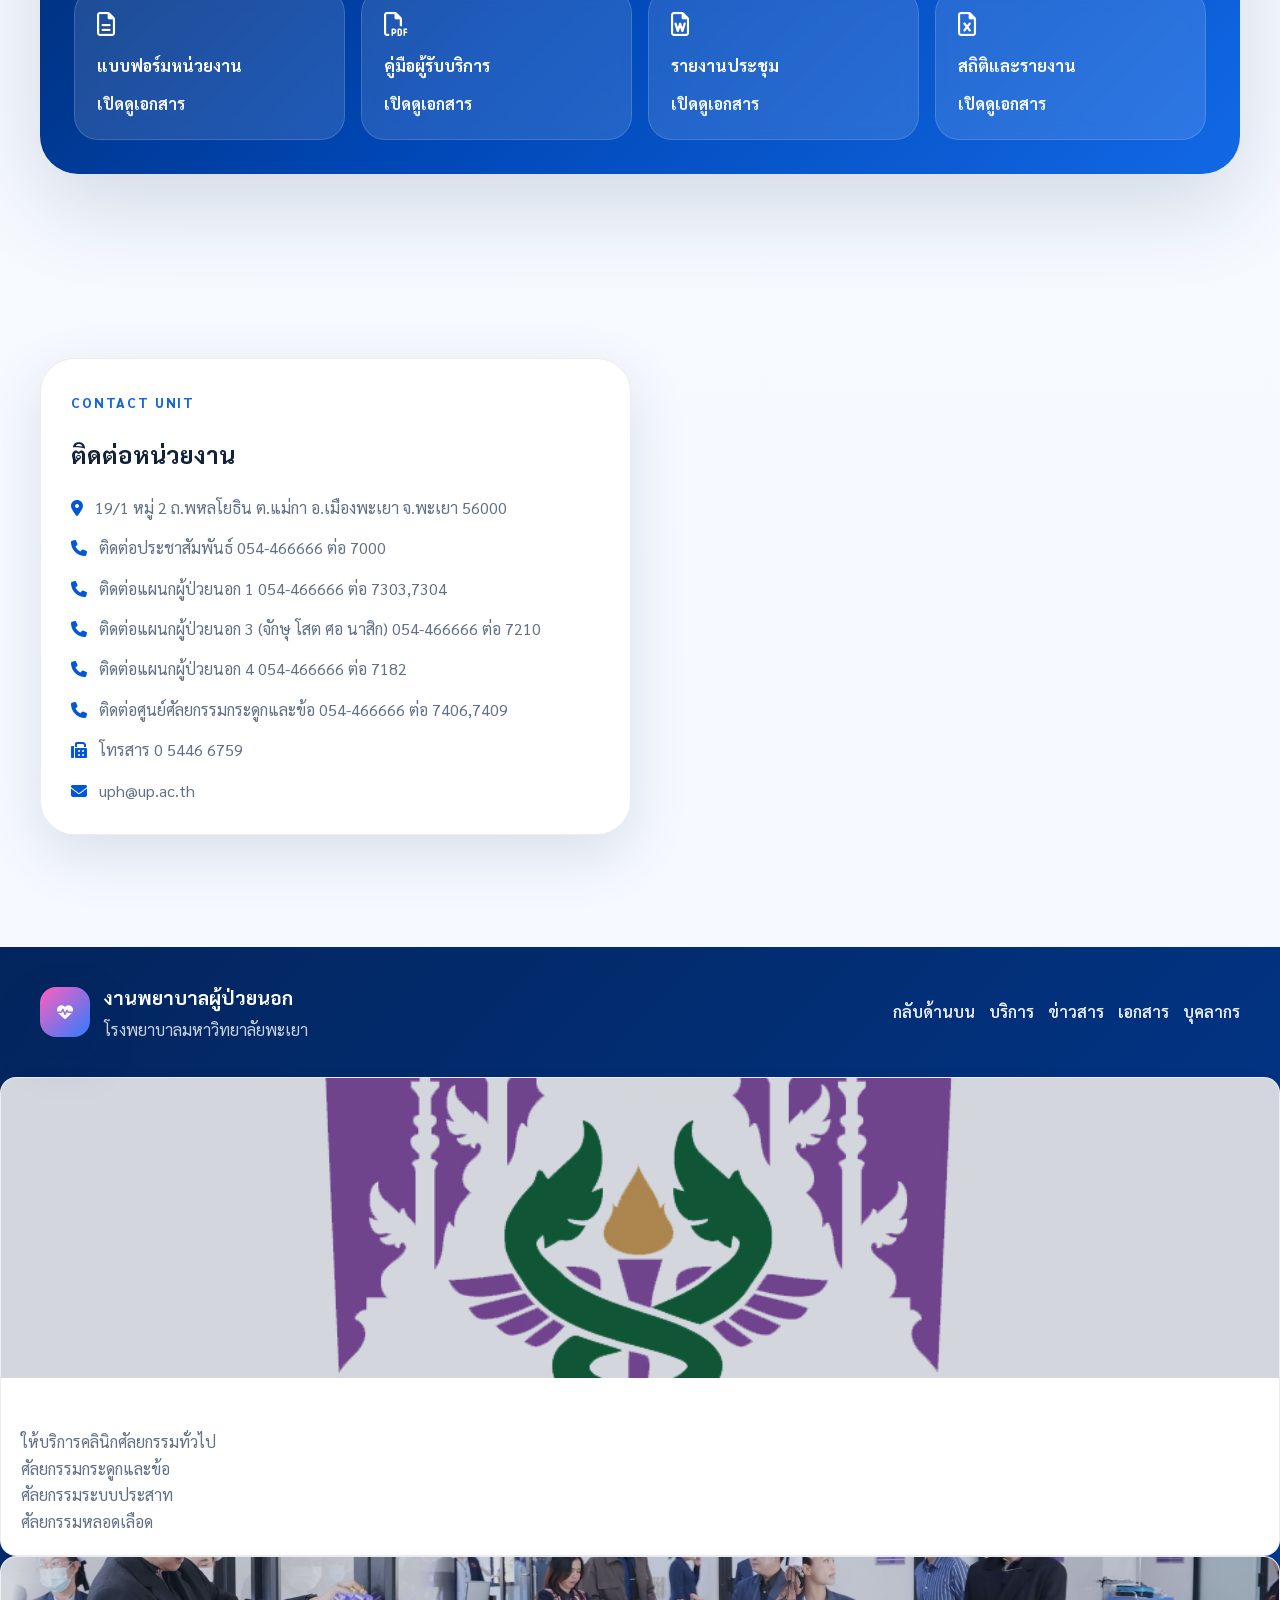
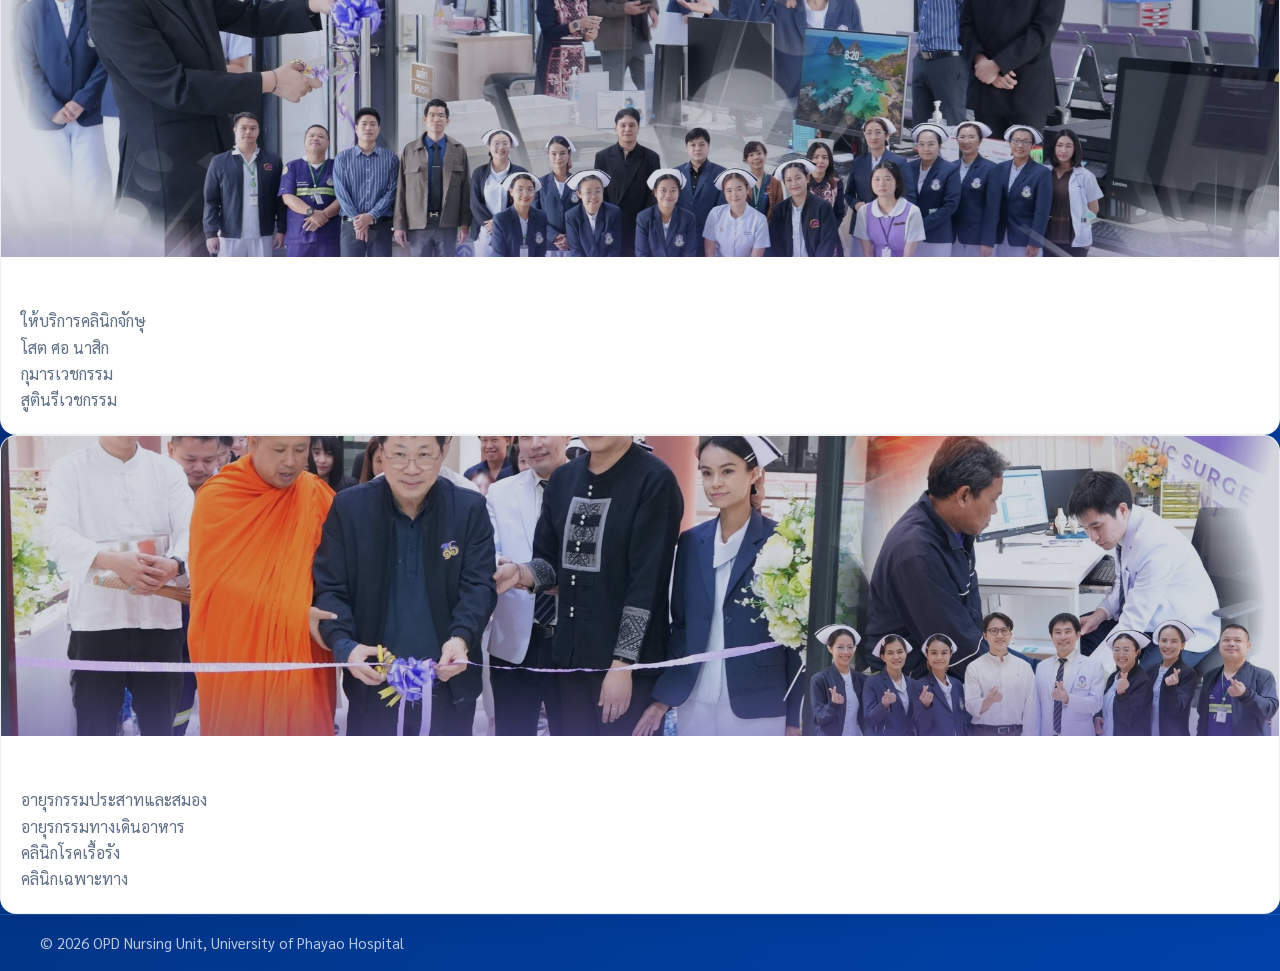
==== commit 574c6319: "ยย" ====
--- a/index.html
+++ b/index.html
@@ -24,7 +24,7 @@
   <div class="topbar">
     <div class="container topbar-inner">
       <div class="topbar-left">
-        <span><i class="fa-solid fa-phone-volume"></i> โทร 0 5446 6666 ต่อ 7210</span>
+        <span><i class="fa-solid fa-phone-volume"></i> โทร 0 5446 6666 ต่อ 7000</span>
         <span><i class="fa-solid fa-clock"></i> เวลาให้บริการ 08:00 - 16:00 น.</span>
       </div>
       <div class="topbar-right">
@@ -204,7 +204,7 @@
           <article class="service-card reveal">
             <div class="service-thumb service-4"></div>
             <div class="service-info">
-              <h3>แผนกศัลยกรรมกระดูกและข้อ</h3>
+              <h3>ศูนย์ศัลยกรรมกระดูกและข้อ</h3>
               <p>ให้บริการด้านศัลยกรรมกระดูกและข้อ</p>
             </div>
           </article>
@@ -468,8 +468,11 @@
           <h2>ติดต่อหน่วยงาน</h2>
           <ul class="contact-list">
             <li><i class="fa-solid fa-location-dot"></i> 19/1 หมู่ 2 ถ.พหลโยธิน ต.แม่กา อ.เมืองพะเยา จ.พะเยา 56000</li>
-            <li><i class="fa-solid fa-phone"></i> ติดต่อประชาสัมพันธ์ 0 5446 6666 ต่อ 7000</li>
-            
+            <li><i class="fa-solid fa-phone"></i> ติดต่อประชาสัมพันธ์ 054-466666 ต่อ 7000</li>
+            <li><i class="fa-solid fa-phone"></i> ติดต่อแผนกผู้ป่วยนอก 1 054-466666 ต่อ 7303,7304</li>
+            <li><i class="fa-solid fa-phone"></i> ติดต่อแผนกผู้ป่วยนอก 3 (จักษุ โสต ศอ นาสิก) 054-466666 ต่อ 7210</li>
+            <li><i class="fa-solid fa-phone"></i> ติดต่อแผนกผู้ป่วยนอก 4 054-466666 ต่อ 7182 </li>
+<li><i class="fa-solid fa-phone"></i> ติดต่อศูนย์ศัลยกรรมกระดูกและข้อ 054-466666 ต่อ 7406,7409 </li>
             <li><i class="fa-solid fa-fax"></i> โทรสาร 0 5446 6759</li>
             <li><i class="fa-solid fa-envelope"></i> uph@up.ac.th</li>
           </ul>
--- a/assets/css/style.css
+++ b/assets/css/style.css
@@ -381,8 +381,8 @@
 .service-info p{margin:0;color:var(--muted)}
 .service-1{background-image:linear-gradient(rgba(10,28,66,.18), rgba(10,28,66,.18)), url("../image/uphospp.png")}
 .service-2{background-image:linear-gradient(rgba(10,28,66,.18), rgba(10,28,66,.18)), url("../image/uphospp.png")}
-.service-3{background-image:linear-gradient(rgba(10,28,66,.18), rgba(10,28,66,.18)), url("../image/uphospp.png")}
-.service-4{background-image:linear-gradient(rgba(10,28,66,.18), rgba(10,28,66,.18)), url("../image/uphospp.png")}
+.service-3{background-image:linear-gradient(rgba(10,28,66,.18), rgba(10,28,66,.18)), url("../image/opd4.jpg")}
+.service-4{background-image:linear-gradient(rgba(10,28,66,.18), rgba(10,28,66,.18)), url("../image/ortho.jpg")}
 
 /* HIGHLIGHT */
 .highlight-section{padding-top:70px}
